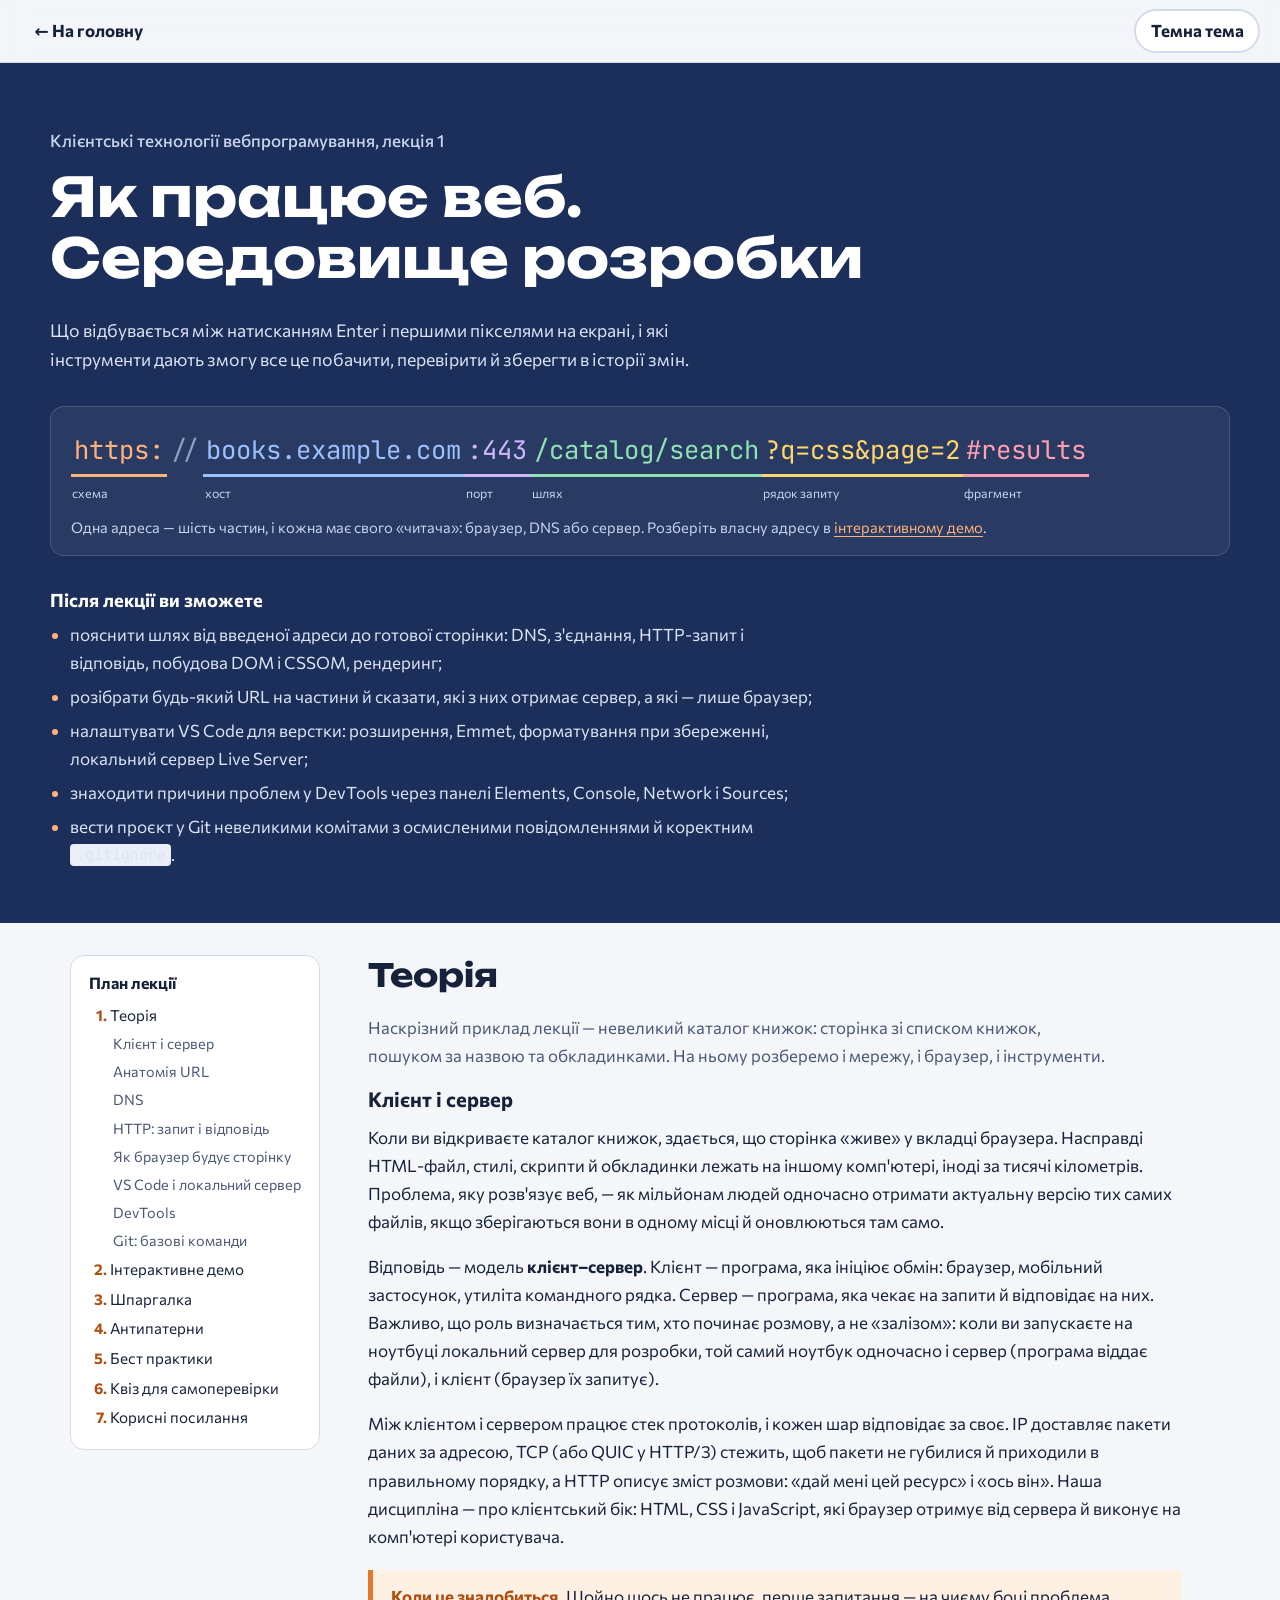
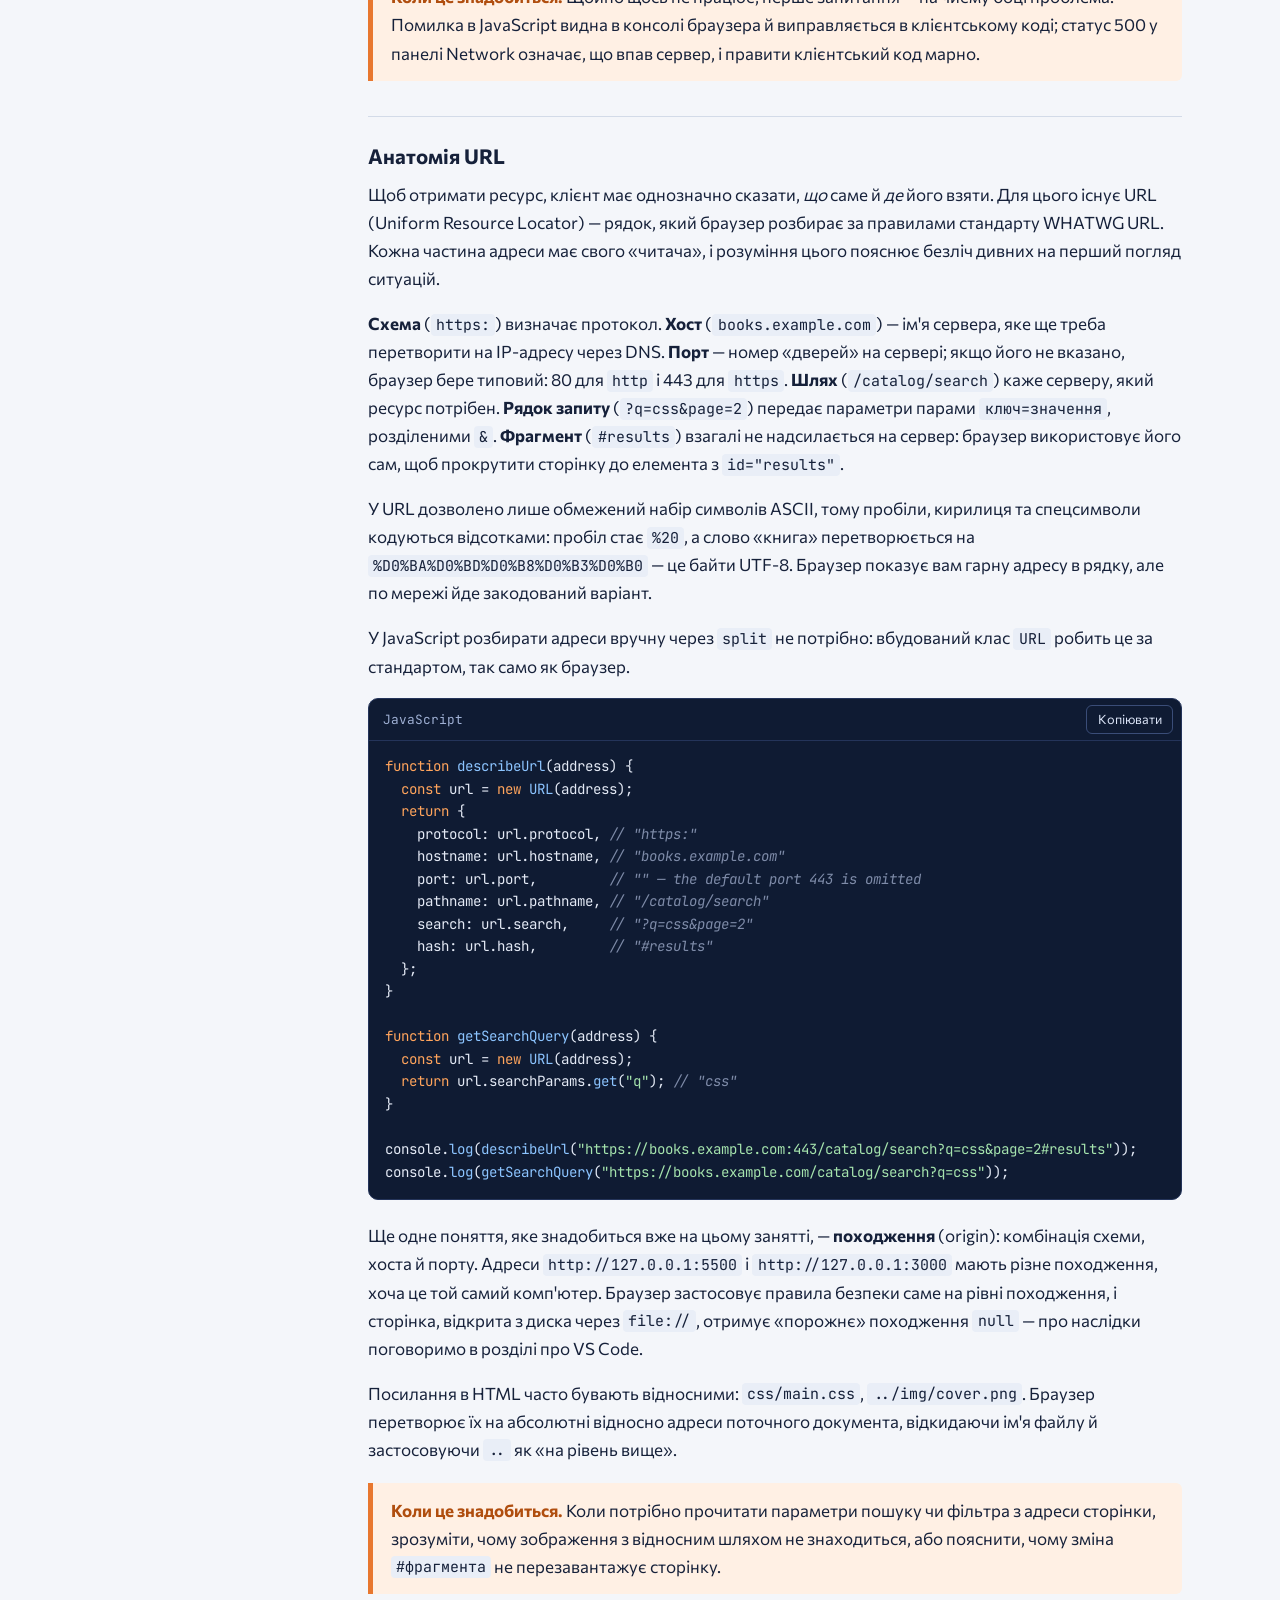
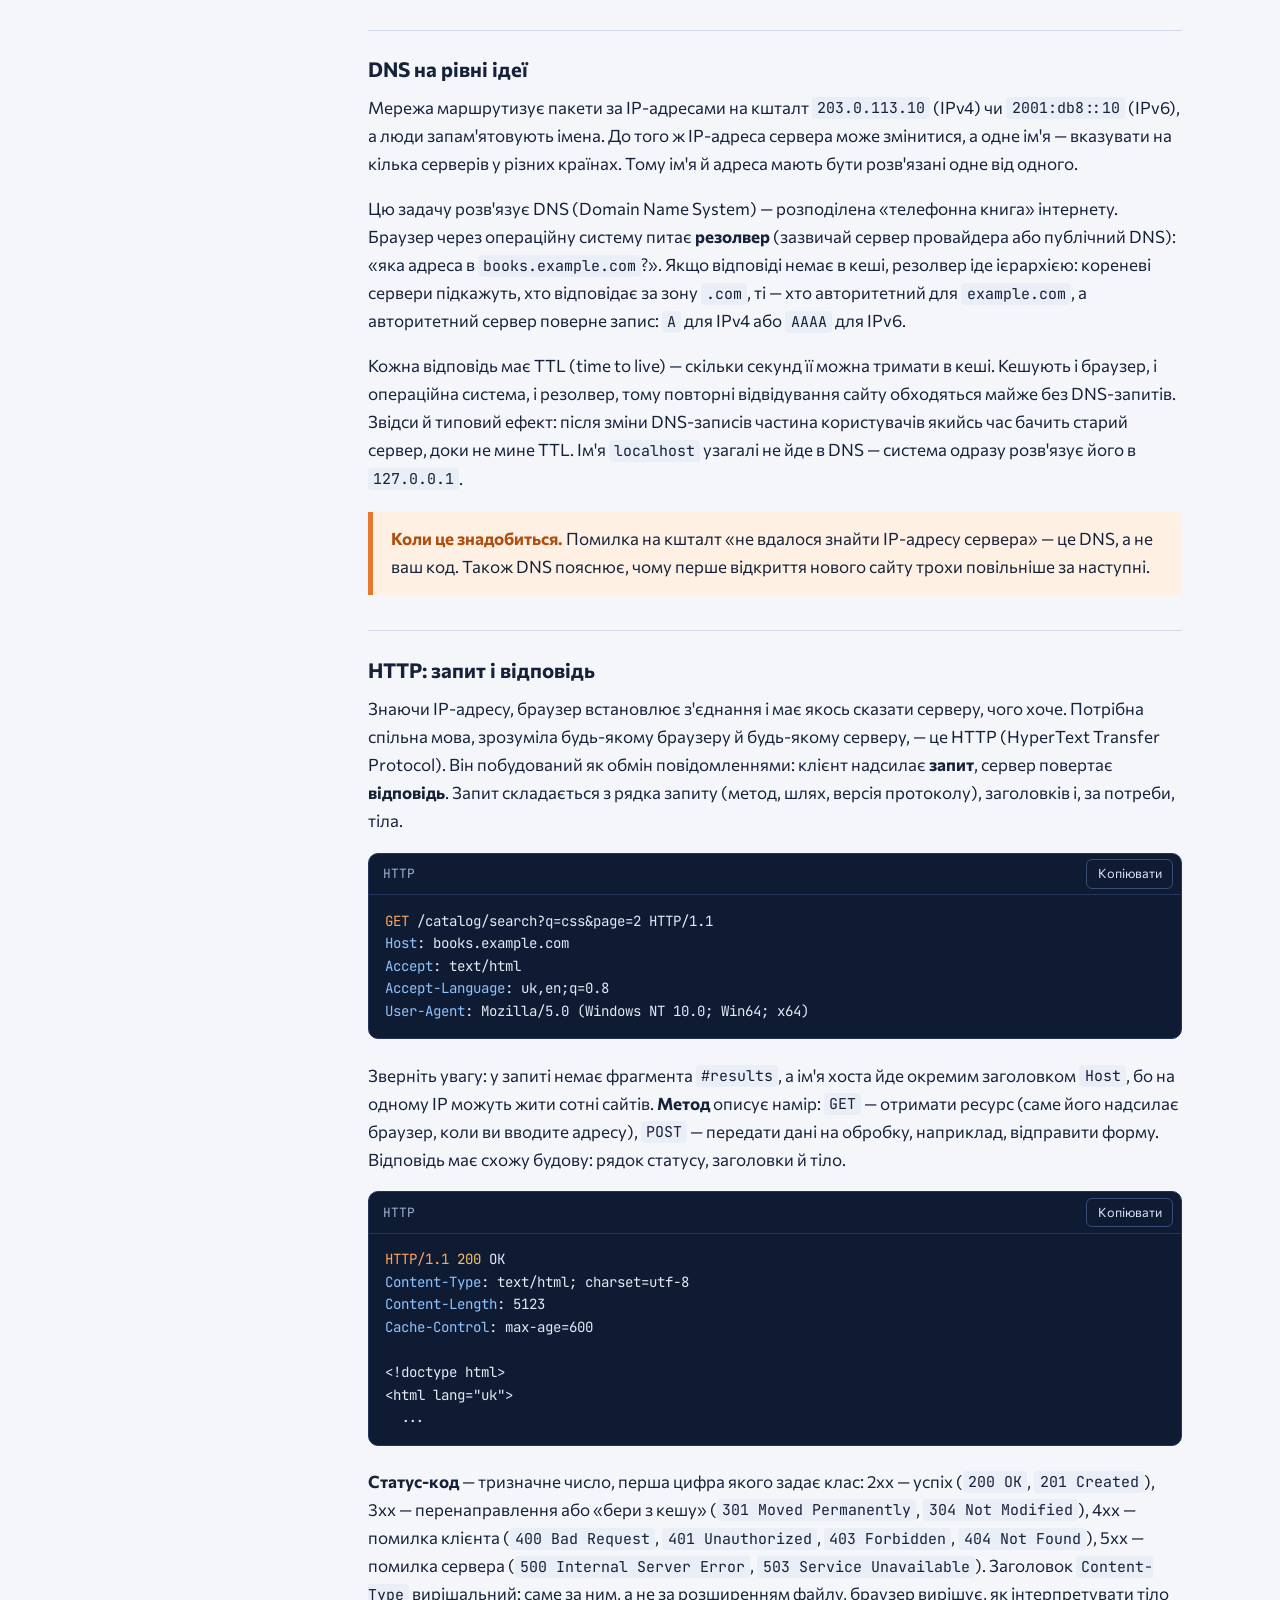
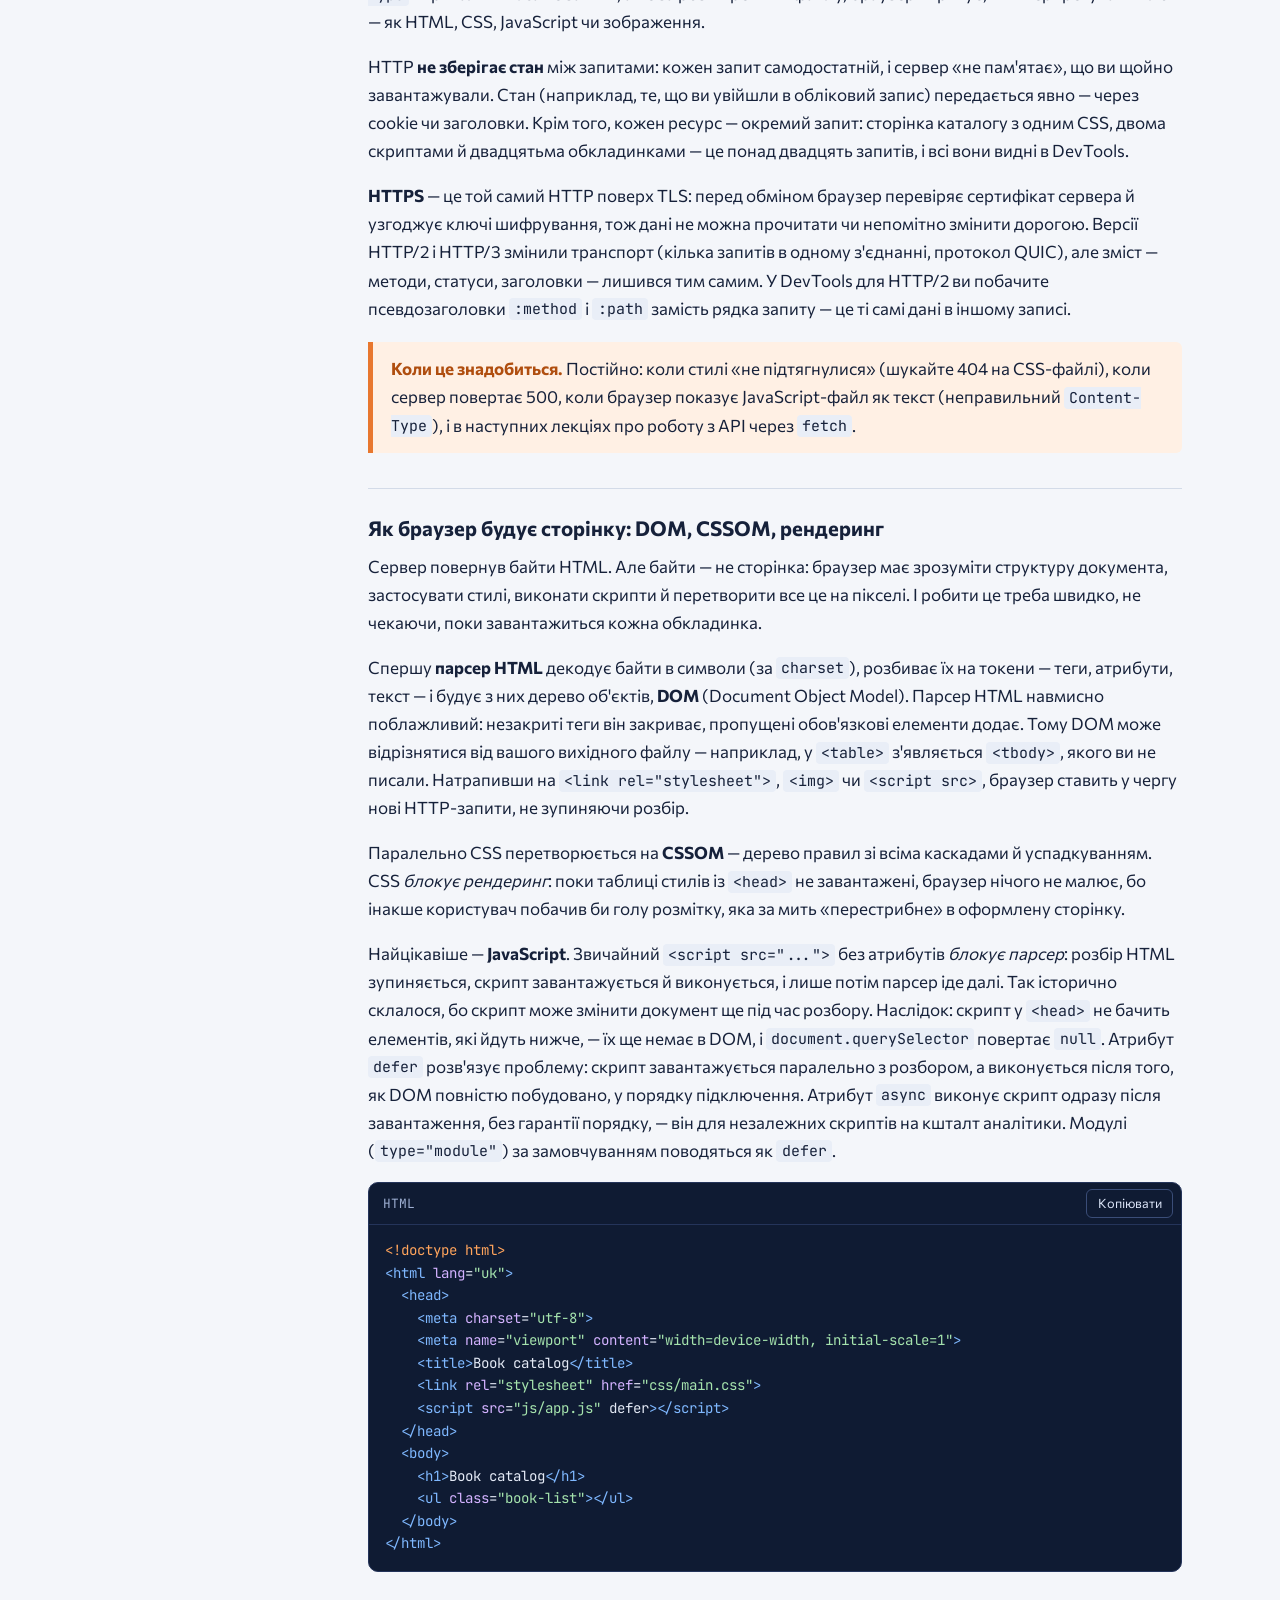
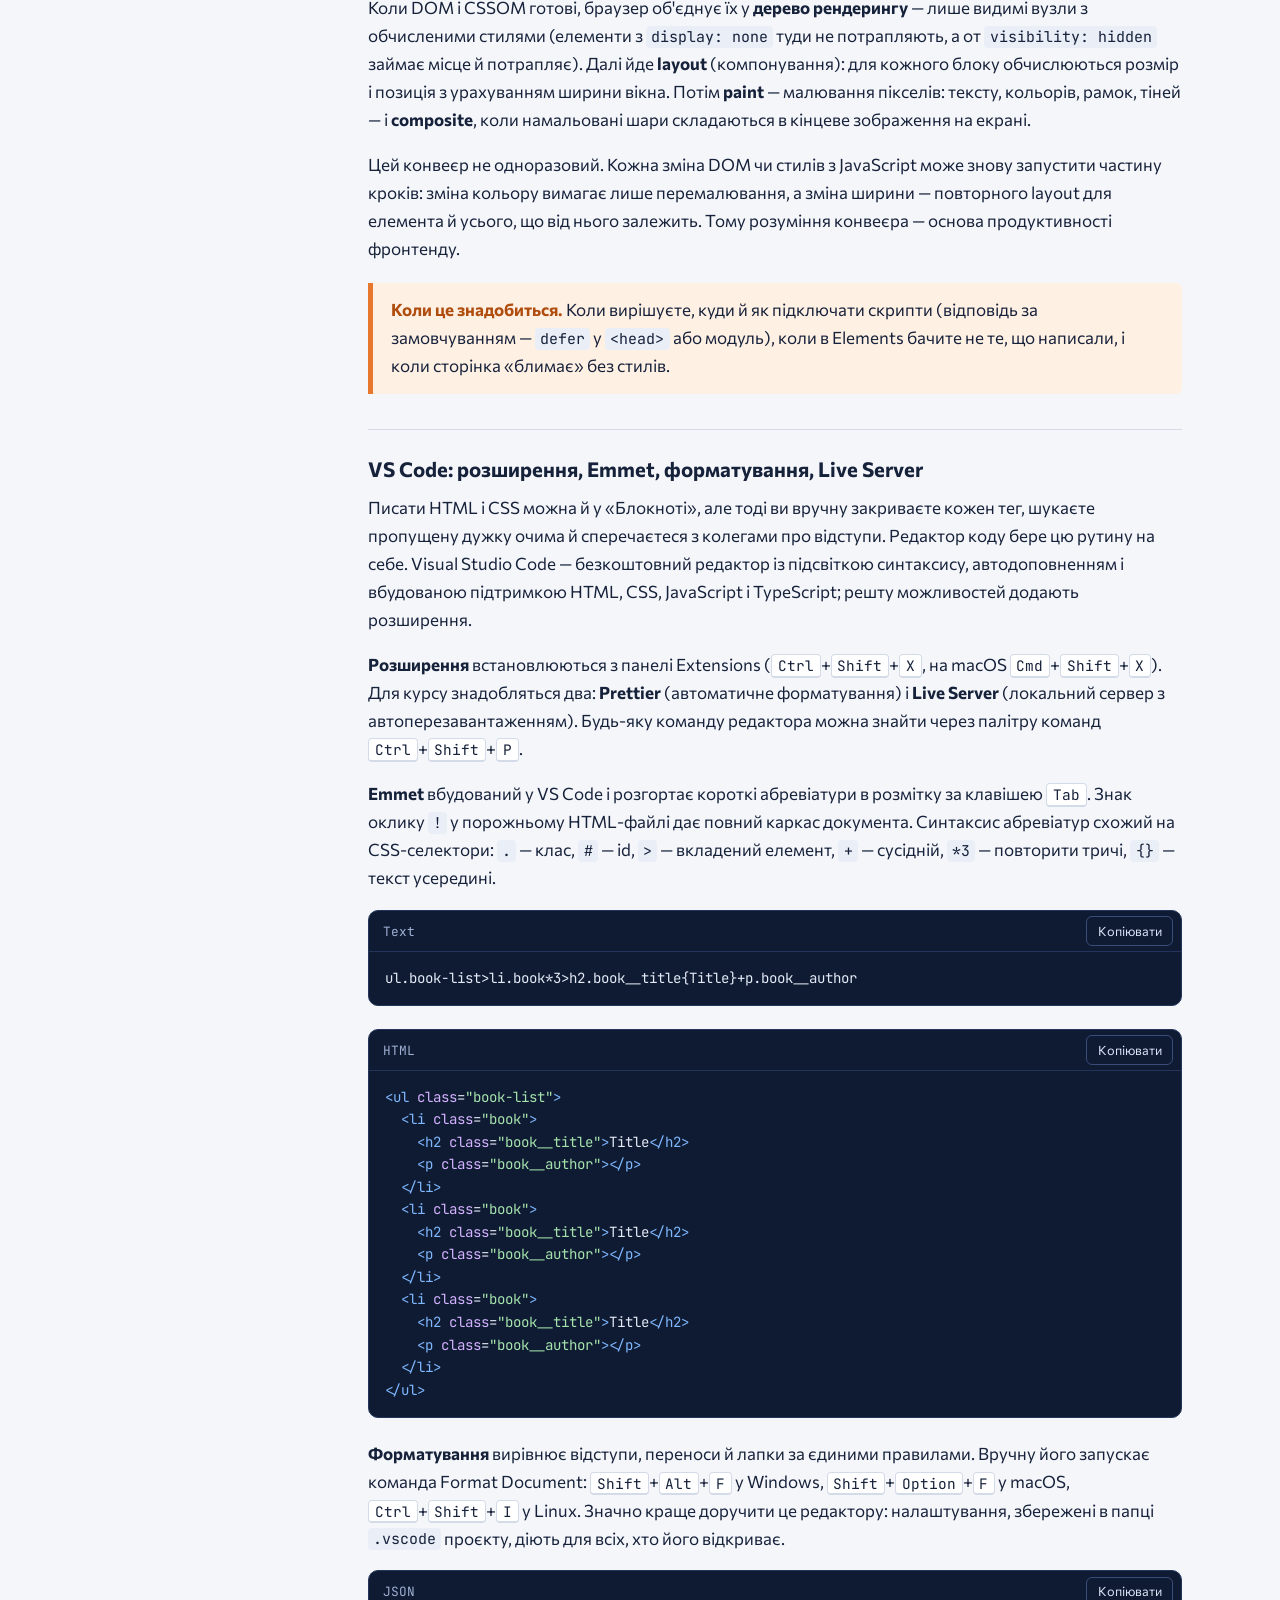
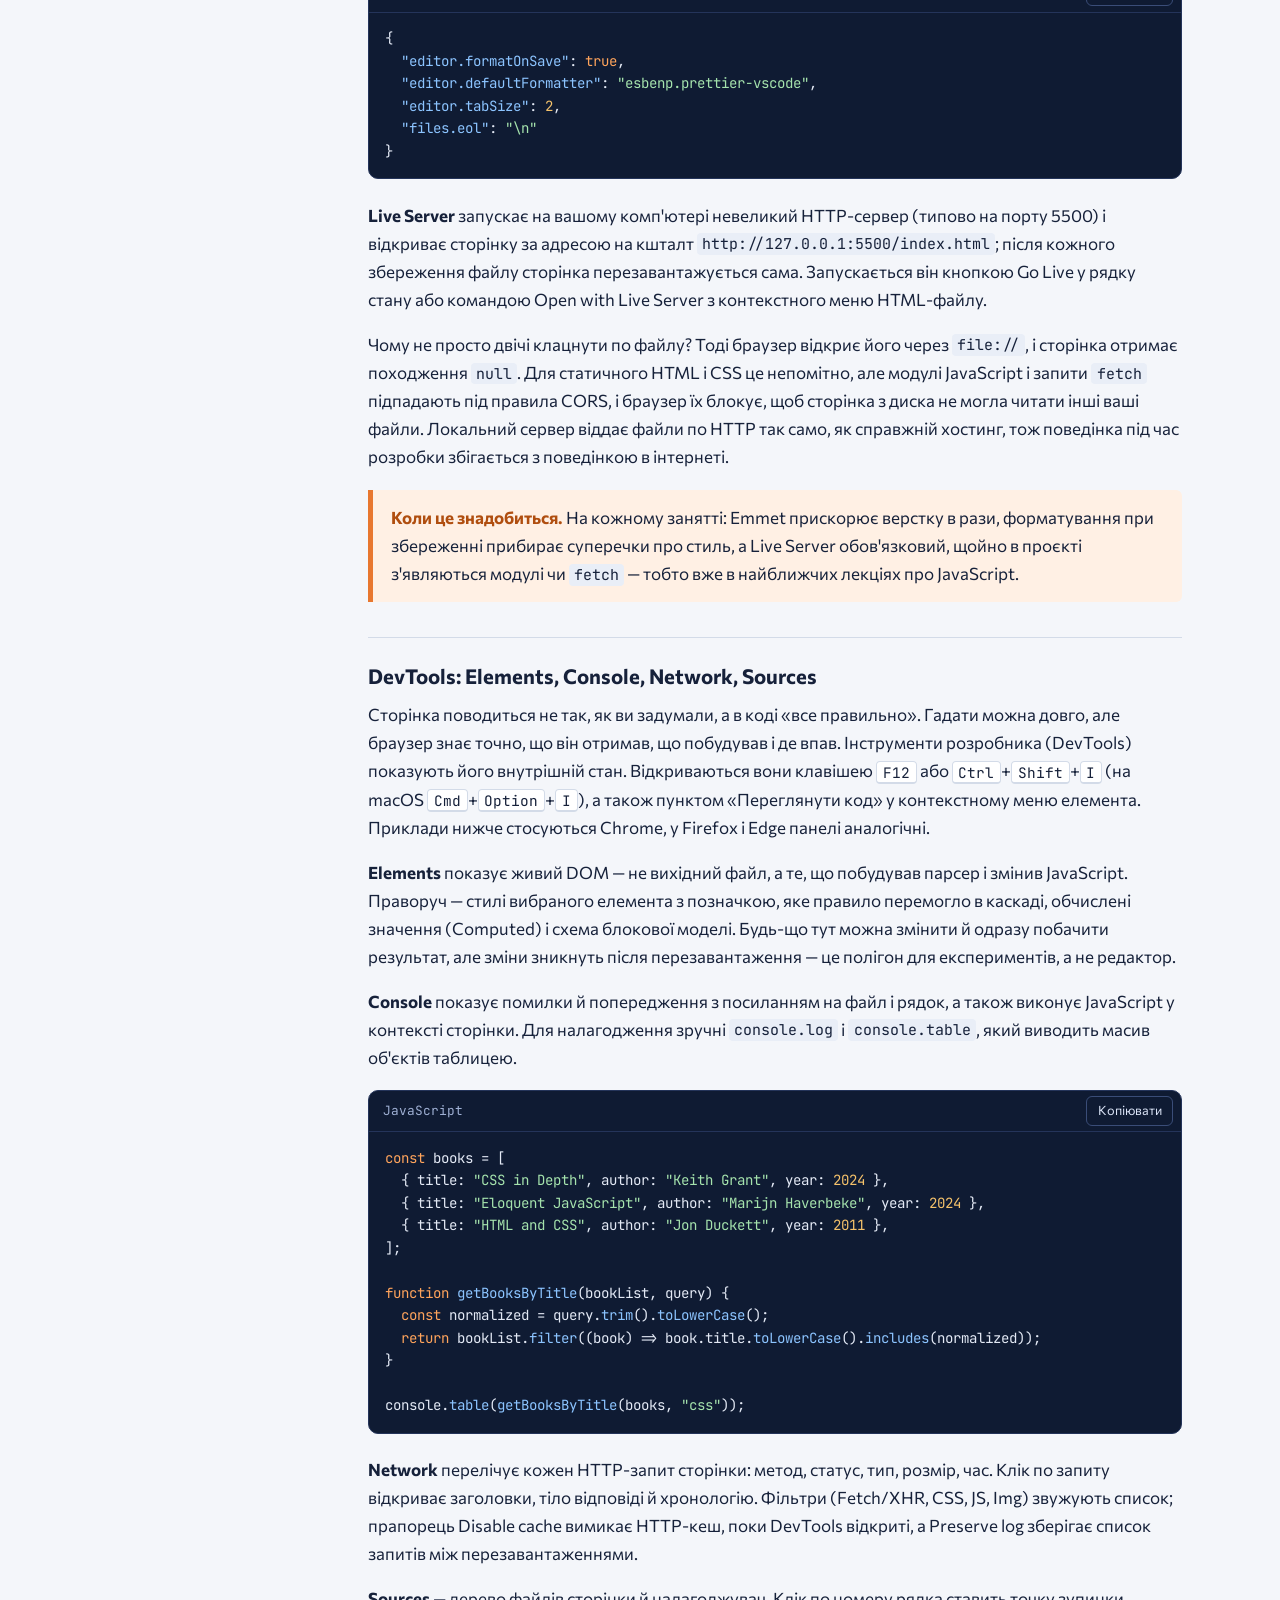
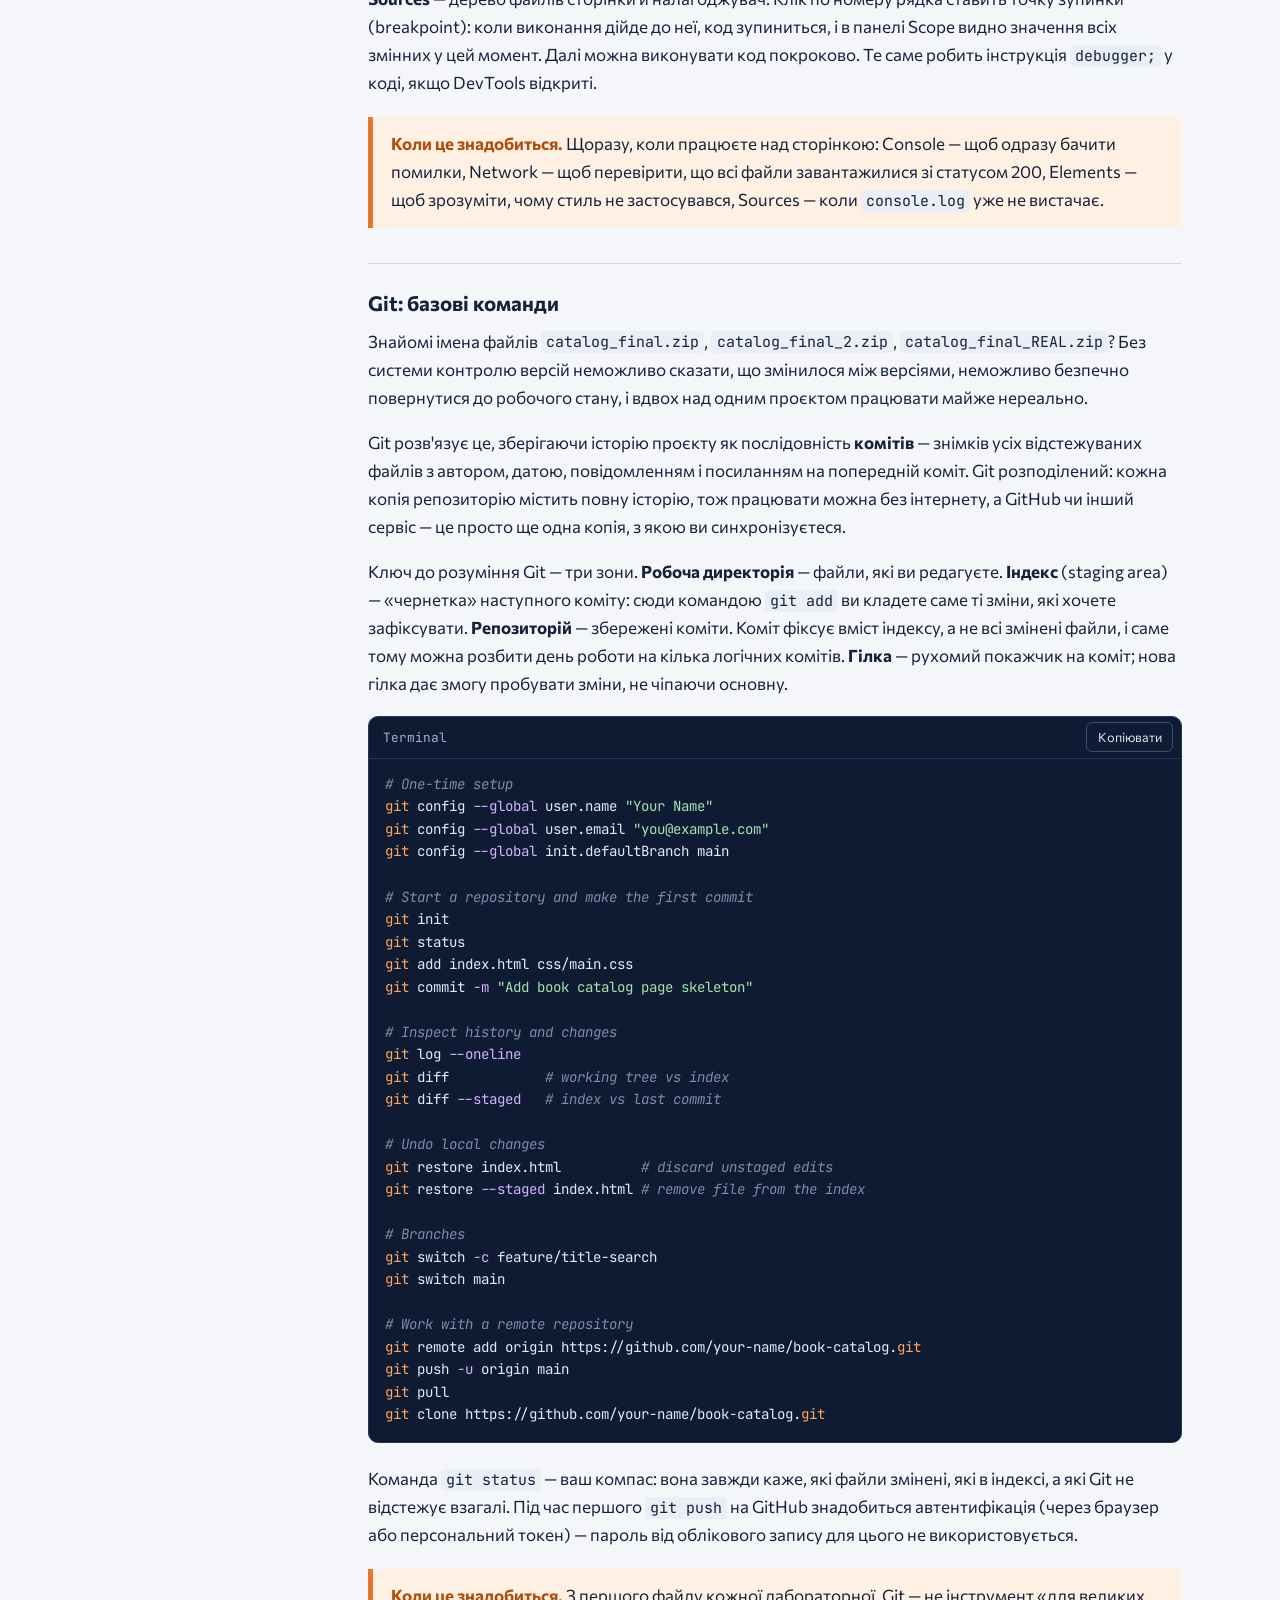
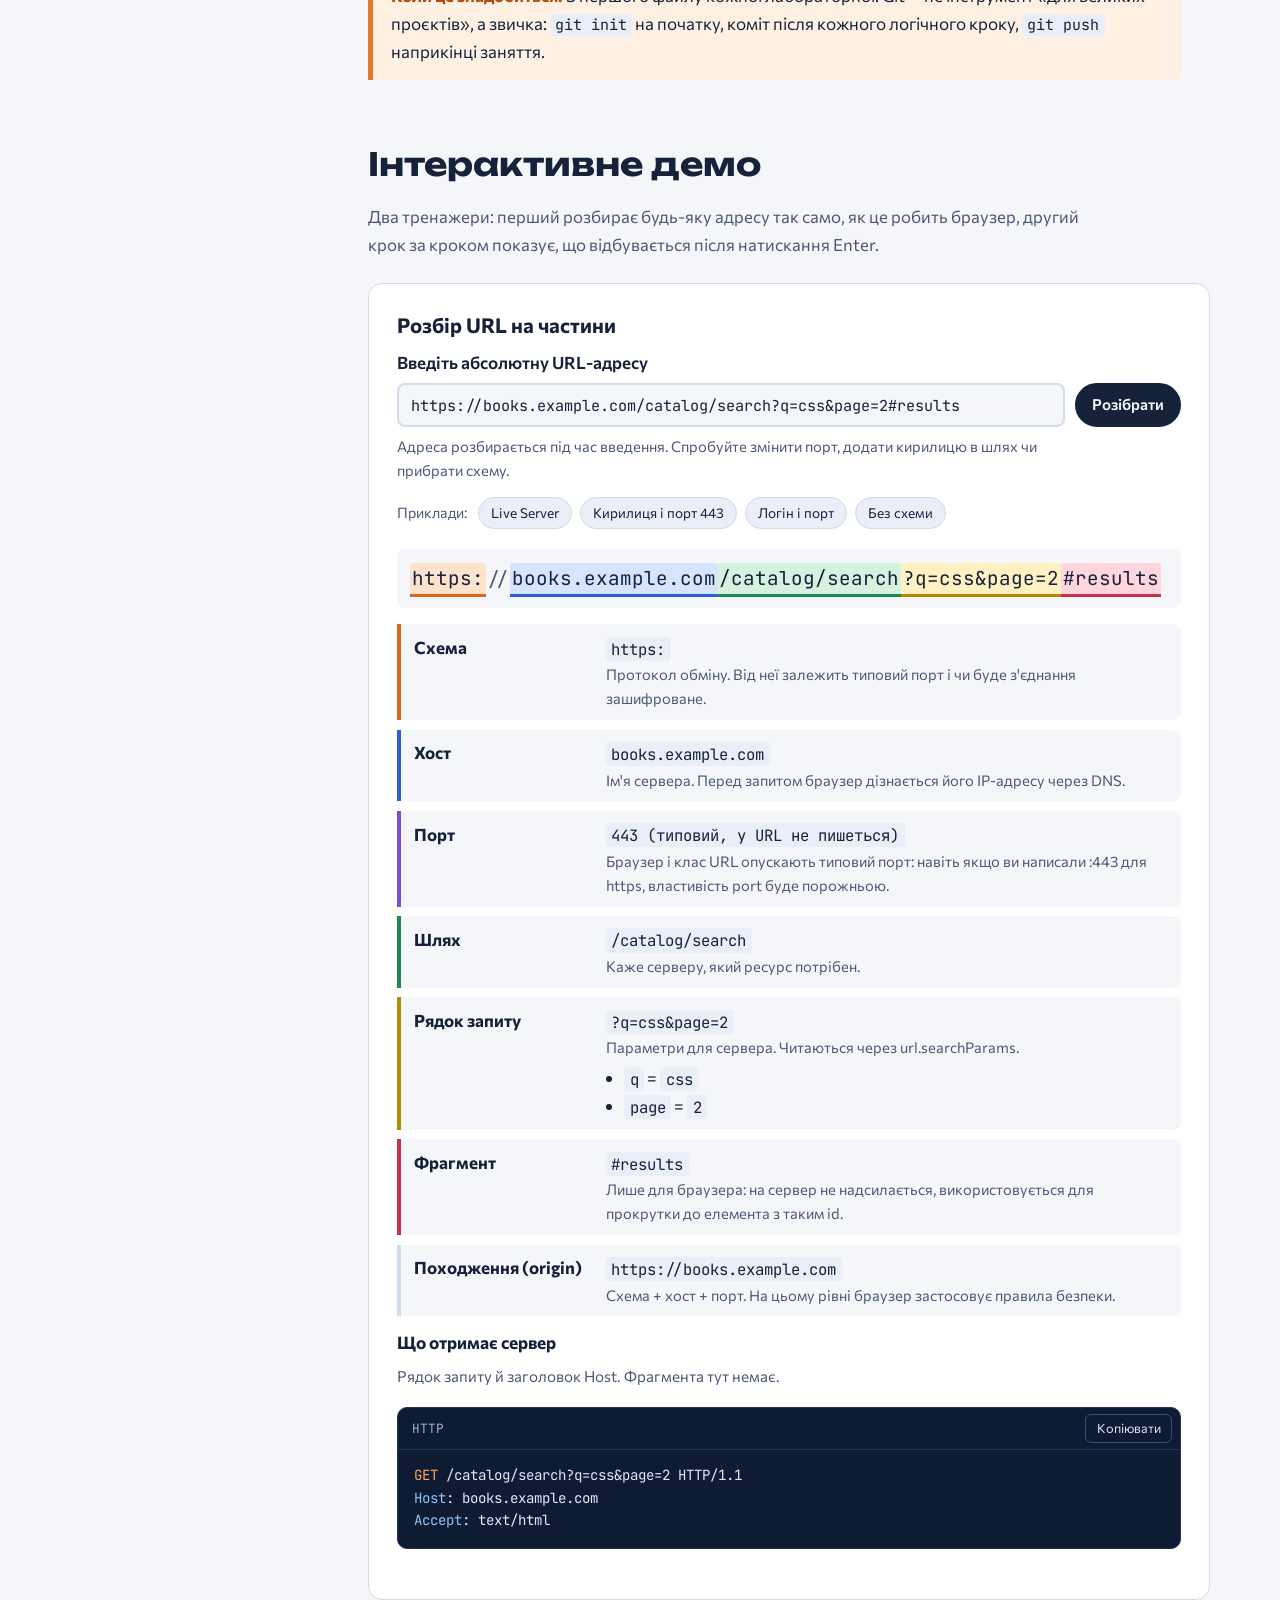
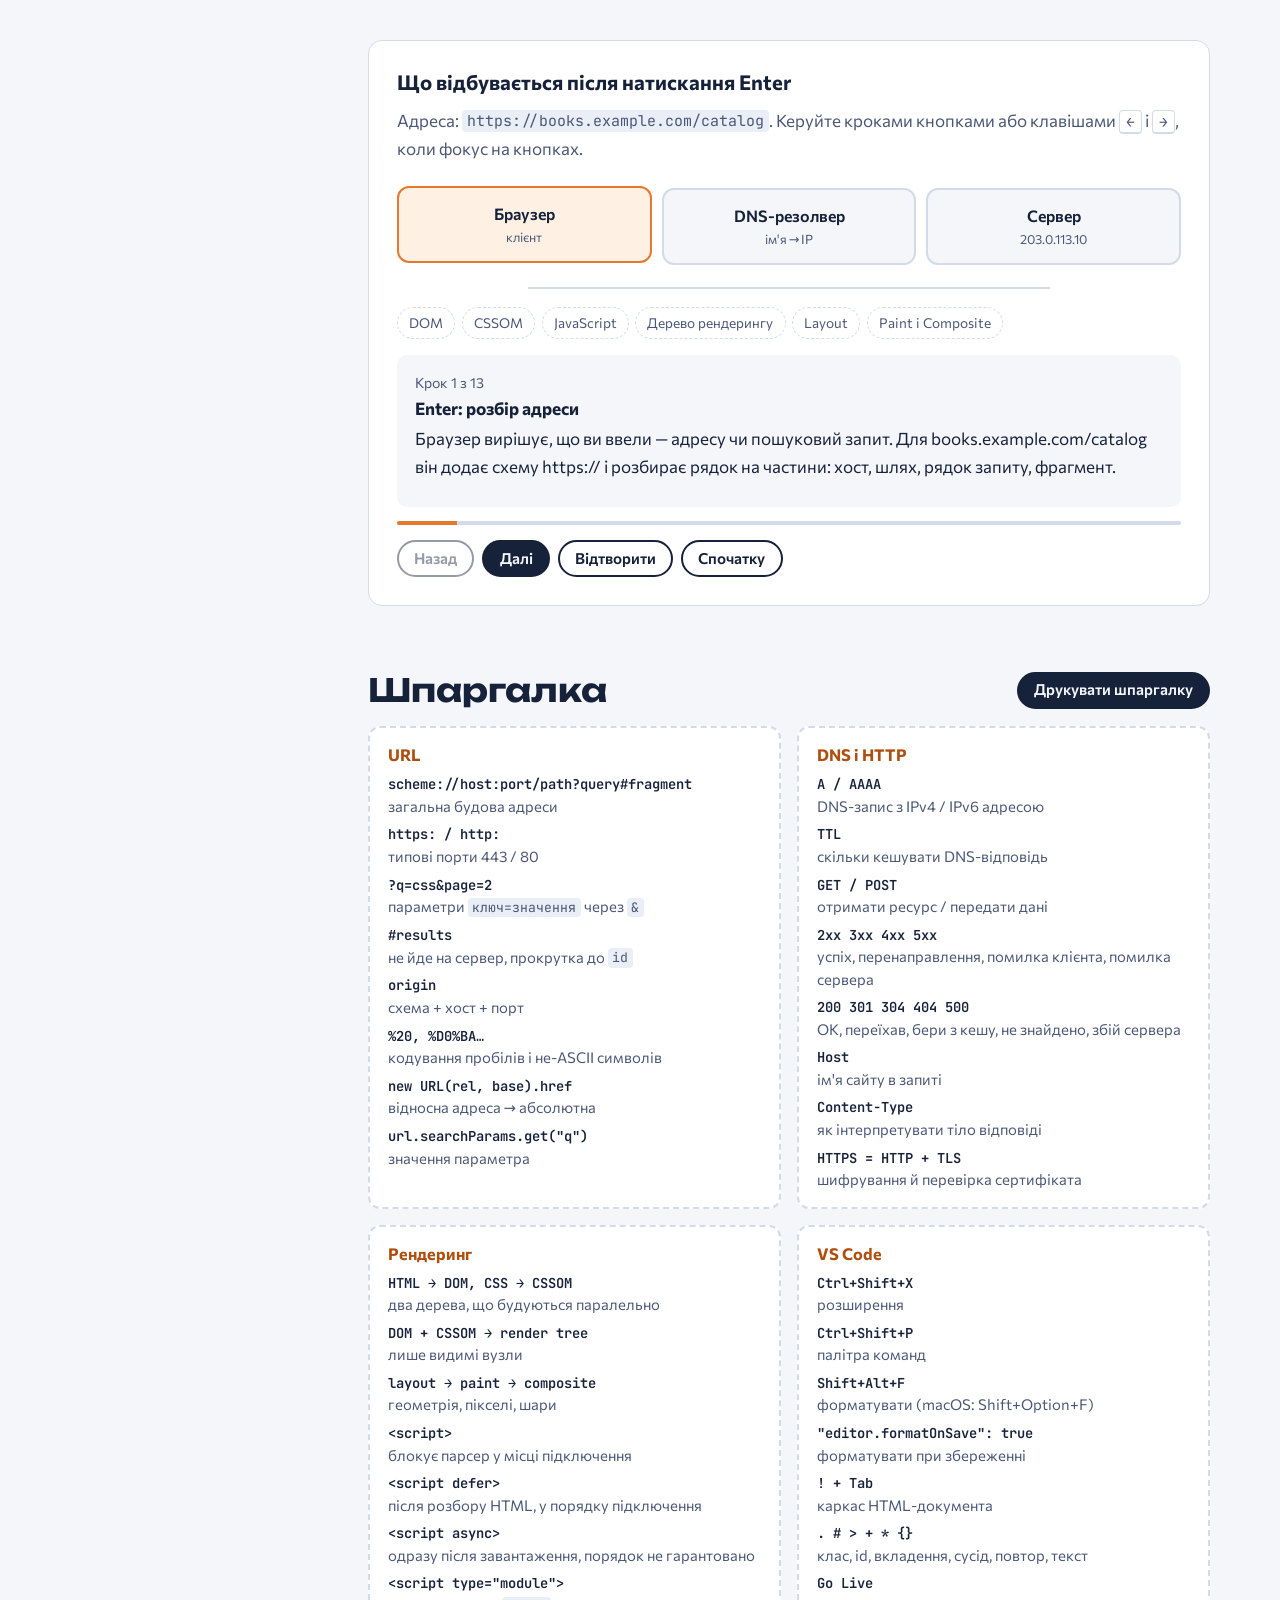
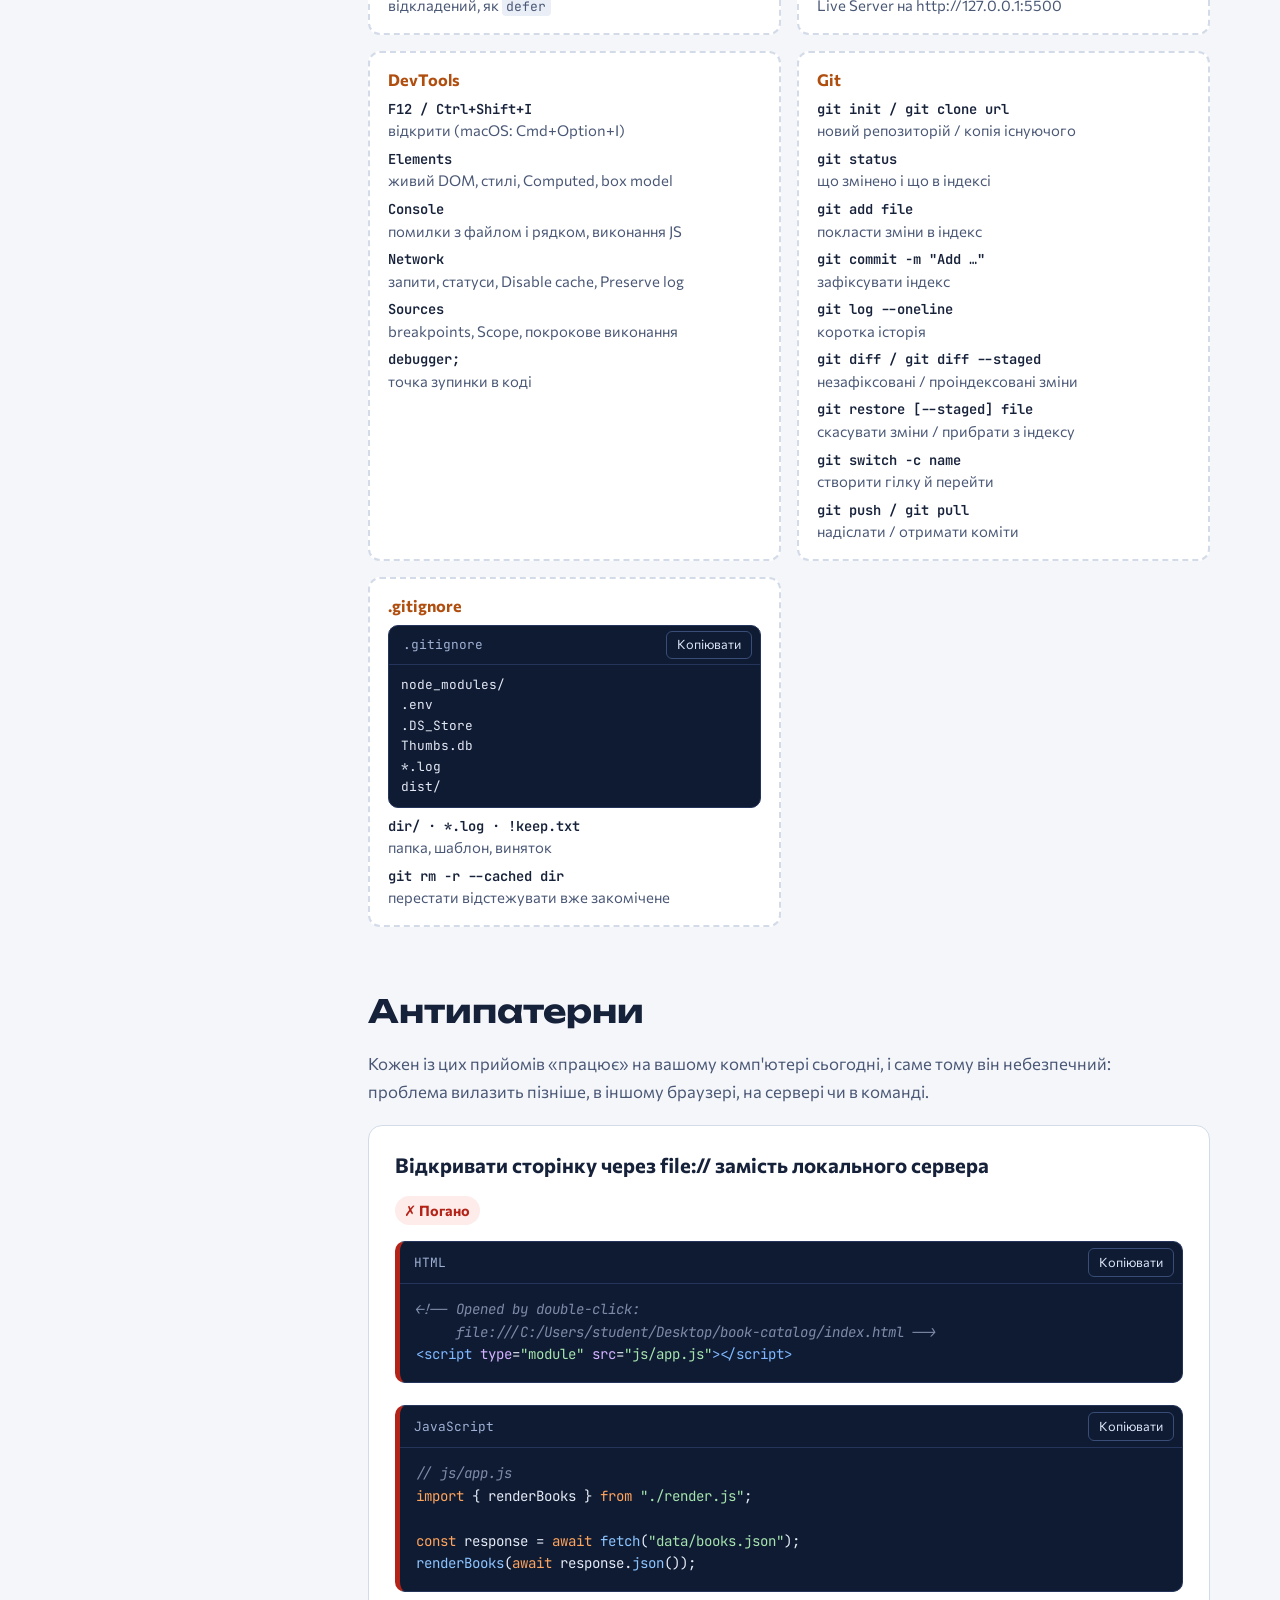
==== topic-01/lecture-01-how-web-works.html @ 04dd29a3 "topic-01,02" ====
<!doctype html>
<html lang="uk">
<head>
<meta charset="utf-8">
<script>
try {
  var savedTheme = localStorage.getItem("ctw-theme");
  if (savedTheme === "dark" || savedTheme === "light") document.documentElement.setAttribute("data-theme", savedTheme);
} catch (error) {}
</script>
<meta name="viewport" content="width=device-width, initial-scale=1, viewport-fit=cover">
<title>Лекція 1. Як працює веб. Середовище розробки</title>
<meta name="description" content="Клієнтські технології вебпрограмування. Лекція 1: клієнт і сервер, URL, DNS, HTTP, рендеринг у браузері, VS Code, DevTools, Git.">
<link rel="preconnect" href="https://fonts.googleapis.com">
<link rel="preconnect" href="https://fonts.gstatic.com" crossorigin>
<link rel="stylesheet" href="https://fonts.googleapis.com/css2?family=Commissioner:wght@400;500;600;700&family=Unbounded:wght@500;700&family=JetBrains+Mono:wght@400;600&display=swap">
<style>
/* ---------- Tokens ---------- */
:root {
  --bg: #f4f6fa;
  --surface: #ffffff;
  --surface-2: #e9eef7;
  --ink: #16213a;
  --ink-soft: #4a5876;
  --line: #d3dbe8;
  --navy: #1c2e5a;
  --navy-ink: #ffffff;
  --accent: #e8772e;
  --accent-text: #b04e0f;
  --accent-soft: #fff0e4;
  --bad: #b42318;
  --bad-soft: #fdecea;
  --good: #1e7b4b;
  --good-soft: #e5f5ec;
  --focus: #e8772e;
  --code-bg: #0f1b33;
  --code-ink: #e3e9f5;
  --code-line: #24345a;
  --seg-protocol: #fde2cc;
  --seg-cred: #e2e8f0;
  --seg-host: #d6e4ff;
  --seg-port: #e9ddff;
  --seg-path: #d5f2e0;
  --seg-query: #fff1c2;
  --seg-hash: #ffd6de;
  --seg-protocol-line: #d9661c;
  --seg-cred-line: #64748b;
  --seg-host-line: #2f5fd0;
  --seg-port-line: #7a4fd6;
  --seg-path-line: #1e8a52;
  --seg-query-line: #b58a00;
  --seg-hash-line: #c8334f;
  --radius-lg: 14px;
  --radius-sm: 6px;
  --font-body: "Commissioner", "Segoe UI", system-ui, -apple-system, Roboto, "Helvetica Neue", Arial, sans-serif;
  --font-display: "Unbounded", "Commissioner", "Segoe UI", system-ui, sans-serif;
  --font-mono: "JetBrains Mono", ui-monospace, "Cascadia Code", Consolas, "Liberation Mono", monospace;
  color-scheme: light;
}
@media (prefers-color-scheme: dark) {
  :root:not([data-theme="light"]) {
    --bg: #0d1526;
    --surface: #141f36;
    --surface-2: #1b2842;
    --ink: #e7ecf5;
    --ink-soft: #a8b4cc;
    --line: #2b3a5c;
    --navy: #111d38;
    --navy-ink: #e7ecf5;
    --accent: #ff9a4d;
    --accent-text: #ffae6b;
    --accent-soft: #3a2616;
    --bad: #ff8a80;
    --bad-soft: #3a1c1f;
    --good: #6fd69b;
    --good-soft: #15332a;
    --focus: #ffae6b;
    --code-bg: #0a1224;
    --code-ink: #e3e9f5;
    --code-line: #22314f;
    --seg-protocol: #5a3212;
    --seg-cred: #334155;
    --seg-host: #1e3767;
    --seg-port: #3b2a66;
    --seg-path: #1b4a31;
    --seg-query: #574514;
    --seg-hash: #5e2230;
    --seg-protocol-line: #ff9a4d;
    --seg-cred-line: #94a3b8;
    --seg-host-line: #7fa8ff;
    --seg-port-line: #b89cff;
    --seg-path-line: #6fd69b;
    --seg-query-line: #f5c84b;
    --seg-hash-line: #ff7f98;
    color-scheme: dark;
  }
}
:root[data-theme="dark"] {
  --bg: #0d1526;
  --surface: #141f36;
  --surface-2: #1b2842;
  --ink: #e7ecf5;
  --ink-soft: #a8b4cc;
  --line: #2b3a5c;
  --navy: #111d38;
  --navy-ink: #e7ecf5;
  --accent: #ff9a4d;
  --accent-text: #ffae6b;
  --accent-soft: #3a2616;
  --bad: #ff8a80;
  --bad-soft: #3a1c1f;
  --good: #6fd69b;
  --good-soft: #15332a;
  --focus: #ffae6b;
  --code-bg: #0a1224;
  --code-ink: #e3e9f5;
  --code-line: #22314f;
  --seg-protocol: #5a3212;
  --seg-cred: #334155;
  --seg-host: #1e3767;
  --seg-port: #3b2a66;
  --seg-path: #1b4a31;
  --seg-query: #574514;
  --seg-hash: #5e2230;
  --seg-protocol-line: #ff9a4d;
  --seg-cred-line: #94a3b8;
  --seg-host-line: #7fa8ff;
  --seg-port-line: #b89cff;
  --seg-path-line: #6fd69b;
  --seg-query-line: #f5c84b;
  --seg-hash-line: #ff7f98;
  color-scheme: dark;
}

/* ---------- Base ---------- */
:root {
  box-sizing: border-box;
  padding-top: env(safe-area-inset-top, 0px);
  padding-bottom: env(safe-area-inset-bottom, 0px);
}
html { scroll-padding-top: calc(env(safe-area-inset-top, 0px) + 16px); scroll-behavior: smooth; }
*, *::before, *::after { box-sizing: inherit; }
body {
  margin: 0;
  background: var(--bg);
  color: var(--ink);
  font-family: var(--font-body);
  font-size: 1.0625rem;
  line-height: 1.65;
  -webkit-text-size-adjust: 100%;
}
img, svg { max-width: 100%; }
a { color: var(--accent-text); text-underline-offset: 3px; }
a:hover { text-decoration-thickness: 2px; }
:focus-visible { outline: 3px solid var(--focus); outline-offset: 2px; border-radius: 4px; }
code, kbd, pre { font-family: var(--font-mono); }
:not(pre) > code {
  font-size: 0.88em;
  background: var(--surface-2);
  padding: 0.1em 0.35em;
  border-radius: 4px;
  overflow-wrap: anywhere;
}
kbd {
  font-size: 0.85em;
  border: 1px solid var(--line);
  border-bottom-width: 2px;
  background: var(--surface);
  padding: 0.05em 0.4em;
  border-radius: 4px;
  white-space: nowrap;
}
h1, h2, h3, h4 { line-height: 1.25; margin: 0 0 0.6em; }
h2 {
  font-family: var(--font-display);
  font-weight: 700;
  font-size: clamp(1.45rem, 1.1rem + 1.4vw, 2rem);
  color: var(--ink);
}
h3 { font-size: 1.28rem; font-weight: 700; margin-top: 1.8em; }
h4 { font-size: 1.08rem; font-weight: 700; }
p { margin: 0 0 1em; }
.skip-link {
  position: absolute; left: 12px; top: -60px;
  background: var(--accent); color: #1a1a1a; padding: 8px 14px; border-radius: 6px; z-index: 10;
  font-weight: 600;
}
.skip-link:focus { top: calc(env(safe-area-inset-top, 0px) + 12px); }
button {
  font: inherit;
  cursor: pointer;
}
.btn {
  display: inline-flex; align-items: center; gap: 0.4em;
  border: 2px solid var(--ink);
  background: var(--ink);
  color: var(--bg);
  padding: 0.45em 1em;
  border-radius: 999px;
  font-weight: 600;
  font-size: 0.95rem;
  line-height: 1.3;
}
.btn-ghost { background: transparent; color: var(--ink); }
.btn:hover:not(:disabled) { background: var(--accent-text); border-color: var(--accent-text); color: var(--bg); }
.btn:disabled { opacity: 0.45; cursor: not-allowed; }

/* ---------- Hero ---------- */
.hero {
  background: var(--navy);
  color: #fff;
  padding: clamp(2rem, 5vw, 4rem) 1.25rem clamp(2rem, 4vw, 3rem);
}
:root[data-theme="dark"] .hero { color: var(--navy-ink); }
.hero-inner { max-width: 1180px; margin: 0 auto; }
.hero-course { margin: 0 0 0.75rem; color: #c9d4ee; font-weight: 500; }
.hero h1 {
  font-family: var(--font-display);
  font-weight: 700;
  font-size: clamp(1.9rem, 1.2rem + 3.2vw, 3.4rem);
  line-height: 1.12;
  max-width: 20ch;
  margin-bottom: 0.5em;
}
.hero-lead { max-width: 60ch; color: #dce4f5; font-size: 1.1rem; }
.hero-url {
  margin: 2rem 0 0;
  padding: 1.25rem 1.25rem 1rem;
  background: rgba(255,255,255,0.06);
  border: 1px solid rgba(255,255,255,0.14);
  border-radius: var(--radius-lg);
  overflow-x: auto;
}
.hero-url figcaption { font-size: 0.92rem; color: #c9d4ee; margin-top: 0.75rem; }
.anatomy { display: flex; flex-wrap: wrap; align-items: flex-start; gap: 0; font-family: var(--font-mono); }
.anatomy-part { display: inline-flex; flex-direction: column; align-items: flex-start; }
.anatomy-part > span:first-child {
  font-size: clamp(1rem, 0.7rem + 1.5vw, 1.6rem);
  padding: 0.1em 0.12em;
  border-bottom: 3px solid currentColor;
  white-space: nowrap;
}
.anatomy-part > small {
  font-family: var(--font-body);
  font-size: 0.78rem;
  margin-top: 0.35rem;
  color: #c9d4ee;
  padding-left: 0.12em;
}
.anatomy .sep > span:first-child { border-bottom-color: transparent; color: #8fa0c6; }
.a-protocol { color: #ffb27a; }
.a-host { color: #9dc0ff; }
.a-port { color: #cdb6ff; }
.a-path { color: #8fe3b3; }
.a-query { color: #ffd66b; }
.a-hash { color: #ff9fb1; }
.hero-outcomes { margin-top: 2rem; max-width: 70ch; }
.hero-outcomes h2 { font-size: 1.15rem; color: #fff; margin-bottom: 0.5em; font-family: var(--font-body); }
.hero-outcomes ul { margin: 0; padding-left: 1.2em; color: #dce4f5; }
.hero-outcomes li { margin-bottom: 0.35em; }
.hero-outcomes li::marker { color: #ffb27a; }

/* ---------- Layout ---------- */
.layout {
  max-width: 1180px;
  margin: 0 auto;
  padding: 2rem 1.25rem 4rem;
  display: grid;
  grid-template-columns: minmax(0, 1fr);
  gap: 2rem;
}
@media (min-width: 1080px) {
  .layout { grid-template-columns: 250px minmax(0, 1fr); gap: 3rem; }
  .toc { position: sticky; top: calc(env(safe-area-inset-top, 0px) + 1.25rem); align-self: start; max-height: calc(100vh - 2.5rem); overflow-y: auto; }
}
.toc {
  background: var(--surface);
  border: 1px solid var(--line);
  border-radius: var(--radius-lg);
  padding: 1.1rem 1.1rem 0.9rem;
}
.toc h2 { font-family: var(--font-body); font-size: 1rem; margin-bottom: 0.6rem; }
.toc ol { margin: 0; padding-left: 1.4em; font-size: 0.95rem; }
.toc li { margin-bottom: 0.3em; }
.toc li::marker { color: var(--accent-text); font-weight: 700; }
.toc a { color: var(--ink); text-decoration: none; }
.toc a:hover { color: var(--accent-text); text-decoration: underline; }
.toc ol ol { margin-top: 0.3em; list-style: none; padding-left: 0.2em; font-size: 0.9rem; }
.toc ol ol a { color: var(--ink-soft); }
main { min-width: 0; }
main > section { margin-bottom: 4rem; }
.prose { max-width: 74ch; }
.section-lead { color: var(--ink-soft); font-size: 1.05rem; max-width: 68ch; }
.concept { border-top: 1px solid var(--line); padding-top: 1.6rem; margin-top: 2.2rem; }
.concept:first-of-type { border-top: 0; padding-top: 0; margin-top: 1rem; }
.concept > h3 { margin-top: 0; }
.callout {
  border-left: 5px solid var(--accent);
  background: var(--accent-soft);
  border-radius: 0 var(--radius-sm) var(--radius-sm) 0;
  padding: 0.85rem 1.1rem;
  margin: 1.2rem 0;
  max-width: 74ch;
}
.callout p:last-child { margin-bottom: 0; }
.callout strong:first-child { color: var(--accent-text); }
.callout-navy { border-left-color: var(--navy); background: var(--surface-2); }
:root .callout-navy { border-left-color: var(--ink-soft); }
.callout-navy strong:first-child { color: var(--ink); }

/* ---------- Code blocks ---------- */
.code-wrap {
  position: relative;
  margin: 1.1rem 0 1.4rem;
  background: var(--code-bg);
  border-radius: 10px;
  border: 1px solid var(--code-line);
  max-width: 100%;
}
.code-bar {
  display: flex; justify-content: space-between; align-items: center;
  padding: 0.35rem 0.5rem 0.35rem 0.9rem;
  border-bottom: 1px solid var(--code-line);
  color: #9fb0d4;
  font-size: 0.8rem;
  font-family: var(--font-mono);
}
.copy-btn {
  background: transparent;
  color: #dbe4f7;
  border: 1px solid #3a4d78;
  border-radius: 6px;
  padding: 0.2rem 0.65rem;
  font-size: 0.8rem;
  font-family: var(--font-body);
}
.copy-btn:hover { background: #22345d; }
pre.code {
  margin: 0;
  padding: 0.9rem 1rem 1rem;
  overflow-x: auto;
  color: var(--code-ink);
  font-size: 0.88rem;
  line-height: 1.6;
  tab-size: 2;
}
pre.code code { font-family: inherit; background: none; padding: 0; }
.tok-comment { color: #7e8ba8; font-style: italic; }
.tok-string { color: #a5e3ad; }
.tok-keyword { color: #ffa45c; }
.tok-number { color: #f5c26b; }
.tok-fn { color: #8cc4ff; }
.tok-tag { color: #7fb8ff; }
.tok-attr { color: #d3b2ff; }
.tok-prop { color: #8cc4ff; }
.tok-flag { color: #d3b2ff; }
.tok-at { color: #ffa45c; }

/* ---------- Demo ---------- */
.demo {
  background: var(--surface);
  border: 1px solid var(--line);
  border-radius: var(--radius-lg);
  padding: clamp(1rem, 3vw, 1.75rem);
  margin: 1.5rem 0 2.5rem;
}
.demo h3 { margin-top: 0; }
.field-label { display: block; font-weight: 600; margin-bottom: 0.35rem; }
.url-row { display: flex; gap: 0.6rem; flex-wrap: wrap; }
.url-row input {
  flex: 1 1 260px;
  min-width: 0;
  font-family: var(--font-mono);
  font-size: 0.95rem;
  padding: 0.6rem 0.75rem;
  border: 2px solid var(--line);
  border-radius: 8px;
  background: var(--bg);
  color: var(--ink);
}
.url-row input:focus-visible { outline: 3px solid var(--focus); outline-offset: 1px; border-color: var(--accent); }
.presets { display: flex; flex-wrap: wrap; gap: 0.5rem; margin: 0.9rem 0 0.2rem; align-items: center; }
.presets span { font-size: 0.9rem; color: var(--ink-soft); margin-right: 0.2rem; }
.chip {
  border: 1px solid var(--line);
  background: var(--surface-2);
  color: var(--ink);
  border-radius: 999px;
  padding: 0.25rem 0.75rem;
  font-size: 0.85rem;
}
.chip:hover { border-color: var(--accent); }
.url-line {
  font-family: var(--font-mono);
  font-size: clamp(0.95rem, 0.8rem + 0.6vw, 1.2rem);
  line-height: 2.1;
  margin: 1.25rem 0 1rem;
  padding: 0.6rem 0.8rem;
  background: var(--bg);
  border-radius: 8px;
  overflow-wrap: anywhere;
  word-break: break-all;
}
.seg { padding: 0.12em 0.1em; border-bottom: 3px solid; border-radius: 3px 3px 0 0; }
.seg-protocol { background: var(--seg-protocol); border-color: var(--seg-protocol-line); }
.seg-cred { background: var(--seg-cred); border-color: var(--seg-cred-line); }
.seg-host { background: var(--seg-host); border-color: var(--seg-host-line); }
.seg-port { background: var(--seg-port); border-color: var(--seg-port-line); }
.seg-path { background: var(--seg-path); border-color: var(--seg-path-line); }
.seg-query { background: var(--seg-query); border-color: var(--seg-query-line); }
.seg-hash { background: var(--seg-hash); border-color: var(--seg-hash-line); }
.seg-sep { color: var(--ink-soft); }
.url-parts { display: grid; gap: 0.6rem; margin: 0 0 1rem; }
.url-part {
  display: grid;
  grid-template-columns: minmax(0, 1fr);
  gap: 0.15rem 1rem;
  padding: 0.6rem 0.8rem;
  border-left: 4px solid var(--line);
  background: var(--bg);
  border-radius: 0 8px 8px 0;
}
@media (min-width: 640px) { .url-part { grid-template-columns: 11rem minmax(0, 1fr); } }
.url-part dt { font-weight: 700; }
.url-part dd { margin: 0; overflow-wrap: anywhere; }
.url-part dd code { font-size: 0.92em; }
.url-part .hint { display: block; color: var(--ink-soft); font-size: 0.92rem; }
.url-part.k-protocol { border-left-color: var(--seg-protocol-line); }
.url-part.k-cred { border-left-color: var(--seg-cred-line); }
.url-part.k-host { border-left-color: var(--seg-host-line); }
.url-part.k-port { border-left-color: var(--seg-port-line); }
.url-part.k-path { border-left-color: var(--seg-path-line); }
.url-part.k-query { border-left-color: var(--seg-query-line); }
.url-part.k-hash { border-left-color: var(--seg-hash-line); }
.url-error {
  margin-top: 1rem;
  padding: 0.75rem 1rem;
  border-left: 4px solid var(--bad);
  background: var(--bad-soft);
  border-radius: 0 8px 8px 0;
}
.params { margin: 0.3rem 0 0; padding-left: 1.1em; }

/* Journey */
.stage {
  position: relative;
  display: grid;
  grid-template-columns: repeat(3, minmax(0, 1fr));
  gap: 0.6rem;
  padding: 0.5rem 0 2.6rem;
}
.actor {
  text-align: center;
  border: 2px solid var(--line);
  background: var(--bg);
  border-radius: 12px;
  padding: 0.8rem 0.3rem;
  font-weight: 600;
  font-size: clamp(0.82rem, 0.7rem + 0.5vw, 1rem);
  transition: border-color 0.25s, background-color 0.25s, transform 0.25s;
}
.actor small { display: block; font-weight: 400; color: var(--ink-soft); font-size: 0.8em; }
.actor.is-active { border-color: var(--accent); background: var(--accent-soft); transform: translateY(-2px); }
.track {
  position: absolute; left: 16.66%; right: 16.66%; bottom: 1.1rem;
  height: 2px; background: var(--line);
}
.packet {
  position: absolute;
  bottom: calc(1.1rem - 11px);
  left: 16.66%;
  transform: translateX(-50%);
  background: var(--accent);
  color: #1a1a1a;
  font-family: var(--font-mono);
  font-size: 0.75rem;
  font-weight: 600;
  padding: 0.15rem 0.55rem;
  border-radius: 999px;
  white-space: nowrap;
  transition: left 1.1s cubic-bezier(.45,.05,.3,1), opacity 0.2s;
  max-width: 60%;
  overflow: hidden;
  text-overflow: ellipsis;
}
.packet.no-anim { transition: none; }
.packet.is-hidden { opacity: 0; }
.pipeline {
  list-style: none; padding: 0; margin: 0 0 1rem;
  display: flex; flex-wrap: wrap; gap: 0.4rem;
}
.pipeline li {
  font-size: 0.85rem;
  padding: 0.25rem 0.7rem;
  border-radius: 999px;
  border: 1px dashed var(--line);
  color: var(--ink-soft);
}
.pipeline li.is-done { border-style: solid; border-color: var(--good); color: var(--good); }
.pipeline li.is-done::before { content: "✓ "; }
.pipeline li.is-current { border-style: solid; border-color: var(--accent); background: var(--accent-soft); color: var(--ink); font-weight: 600; }
.step-panel {
  background: var(--bg);
  border-radius: 10px;
  padding: 1rem 1.1rem;
  min-height: 9.5rem;
}
.step-count { font-size: 0.88rem; color: var(--ink-soft); margin-bottom: 0.2rem; }
.step-panel h4 { margin-bottom: 0.35rem; }
.step-panel p:last-child { margin-bottom: 0; }
.step-progress { height: 4px; background: var(--line); border-radius: 4px; margin: 0.9rem 0; overflow: hidden; }
.step-progress span { display: block; height: 100%; background: var(--accent); width: 0; transition: width 0.3s; }
.controls { display: flex; flex-wrap: wrap; gap: 0.5rem; }

/* ---------- Cheatsheet ---------- */
.cheat-head { display: flex; justify-content: space-between; align-items: center; gap: 1rem; flex-wrap: wrap; margin-bottom: 1rem; }
.cheat-head h2 { margin: 0; }
.cheat-grid {
  display: grid;
  grid-template-columns: repeat(auto-fill, minmax(min(100%, 300px), 1fr));
  gap: 1rem;
}
.cheat-card {
  background: var(--surface);
  border: 2px dashed var(--line);
  border-radius: 12px;
  padding: 1rem 1.1rem;
  font-size: 0.93rem;
  line-height: 1.5;
  break-inside: avoid;
}
.cheat-card h3 { margin: 0 0 0.6rem; font-size: 1.02rem; color: var(--accent-text); }
.cheat-card dl { margin: 0; }
.cheat-card dt { font-family: var(--font-mono); font-size: 0.86rem; font-weight: 600; margin-top: 0.45rem; overflow-wrap: anywhere; }
.cheat-card dd { margin: 0; color: var(--ink-soft); }
.cheat-card .code-wrap { margin: 0.6rem 0 0; }
.cheat-card pre.code { font-size: 0.8rem; padding: 0.6rem 0.75rem; }

/* ---------- Antipatterns / best practices ---------- */
.pattern {
  background: var(--surface);
  border: 1px solid var(--line);
  border-radius: var(--radius-lg);
  padding: clamp(1rem, 3vw, 1.6rem);
  margin: 1.25rem 0;
}
.pattern > h3 { margin-top: 0; }
.verdict {
  display: inline-flex; align-items: center; gap: 0.35em;
  font-weight: 700; font-size: 0.9rem;
  padding: 0.15rem 0.6rem;
  border-radius: 999px;
  margin: 0.4rem 0 -0.3rem;
}
.verdict.bad { color: var(--bad); background: var(--bad-soft); }
.verdict.good { color: var(--good); background: var(--good-soft); }
.bad-block .code-wrap { border-left: 5px solid var(--bad); }
.good-block .code-wrap { border-left: 5px solid var(--good); }
.why { max-width: 74ch; }
.why strong { color: var(--ink); }
.practice-list { counter-reset: none; }

/* ---------- Quiz ---------- */
.quiz-top {
  display: flex; flex-wrap: wrap; gap: 0.75rem 1.25rem; align-items: center;
  margin-bottom: 1.25rem;
}
.quiz-top progress { width: min(320px, 100%); height: 10px; accent-color: var(--accent); }
.q-card {
  background: var(--surface);
  border: 1px solid var(--line);
  border-radius: var(--radius-lg);
  padding: clamp(1rem, 3vw, 1.5rem);
  margin: 0 0 1.1rem;
  min-width: 0;
}
.q-card legend {
  float: left; width: 100%;
  padding: 0;
  font-weight: 600;
  font-size: 1.05rem;
  margin-bottom: 0.4rem;
}
.q-card legend + * { clear: both; }
.q-num { display: block; font-size: 0.85rem; font-weight: 500; color: var(--ink-soft); margin-bottom: 0.25rem; }
.q-options { display: grid; gap: 0.5rem; margin-top: 0.8rem; clear: both; }
.q-option {
  text-align: left;
  border: 2px solid var(--line);
  background: var(--bg);
  color: var(--ink);
  border-radius: 10px;
  padding: 0.6rem 0.85rem;
  line-height: 1.45;
  display: flex; gap: 0.6rem; align-items: flex-start;
}
.q-option:hover:not(:disabled) { border-color: var(--accent); }
.q-option:disabled { cursor: default; }
.q-option .mark {
  flex: none; width: 1.6rem; height: 1.6rem; border-radius: 50%;
  display: inline-grid; place-items: center;
  font-size: 0.85rem; font-weight: 700;
  background: var(--surface-2); color: var(--ink-soft);
}
.q-option.is-correct { border-color: var(--good); background: var(--good-soft); }
.q-option.is-correct .mark { background: var(--good); color: var(--surface); }
.q-option.is-wrong { border-color: var(--bad); background: var(--bad-soft); }
.q-option.is-wrong .mark { background: var(--bad); color: var(--surface); }
.q-option.is-dim { opacity: 0.6; }
.q-feedback:empty { display: none; }
.q-feedback { margin-top: 0.9rem; padding: 0.8rem 1rem; border-radius: 10px; background: var(--surface-2); }
.q-feedback .verdict-line { font-weight: 700; margin-bottom: 0.35rem; }
.q-feedback.ok .verdict-line { color: var(--good); }
.q-feedback.fail .verdict-line { color: var(--bad); }
.q-feedback p:last-child { margin-bottom: 0; }
.quiz-summary {
  background: var(--surface);
  border: 2px solid var(--accent);
  border-radius: var(--radius-lg);
  padding: clamp(1rem, 3vw, 1.5rem);
}
.quiz-summary h3 { margin-top: 0; }
.score { font-family: var(--font-display); font-size: 2rem; font-weight: 700; margin: 0 0 0.4rem; }

/* ---------- Links / footer ---------- */
.links-group { margin-bottom: 1.4rem; }
.links-group h3 { margin: 1.2rem 0 0.4rem; font-size: 1.05rem; }
.links-group ul { margin: 0; padding-left: 1.2em; }
.links-group li { margin-bottom: 0.3em; }
footer { border-top: 1px solid var(--line); padding: 1.5rem 1.25rem 2.5rem; color: var(--ink-soft); font-size: 0.9rem; text-align: center; }
footer p { margin: 0 0 0.6rem; }
footer a { font-weight: 700; }
.page-tools {
  position: sticky;
  top: 0;
  z-index: 6;
  display: flex;
  justify-content: space-between;
  align-items: center;
  gap: 0.6rem;
  flex-wrap: wrap;
  padding: 0.55rem 1.25rem;
  background: color-mix(in srgb, var(--bg) 90%, transparent);
  backdrop-filter: blur(12px);
  border-bottom: 1px solid var(--line);
}
.page-tools a, .page-tools button {
  font: inherit;
  font-weight: 700;
  min-height: 44px;
  display: inline-flex;
  align-items: center;
  border-radius: 999px;
  padding: 0.3rem 0.9rem;
}
.page-tools a { color: var(--ink); text-decoration: none; }
.page-tools button {
  border: 2px solid var(--line);
  background: var(--surface);
  color: var(--ink);
  cursor: pointer;
}

@media (prefers-reduced-motion: reduce) {
  html { scroll-behavior: auto; }
  .packet, .actor, .step-progress span { transition: none !important; }
}

/* ---------- Print ---------- */
@media print {
  :root { padding: 0; }
  body { background: #fff; color: #000; font-size: 11pt; }
  .skip-link, .toc, .copy-btn, .controls, .btn, #quiz, .demo, .page-tools { display: none !important; }
  .hero { background: #fff; color: #000; padding: 0 0 1rem; }
  .hero * { color: #000 !important; }
  .code-wrap { background: #f3f5f9; border: 1px solid #ccc; }
  pre.code { color: #111; white-space: pre-wrap; }
  pre.code span { color: #111 !important; }
  .code-bar { color: #555; }
  a { color: #000; }
  section, .pattern, .cheat-card { break-inside: avoid-page; }
  body.print-cheatsheet .hero,
  body.print-cheatsheet footer,
  body.print-cheatsheet main > section:not(#cheatsheet) { display: none !important; }
  body.print-cheatsheet .layout { display: block; padding: 0; }
  body.print-cheatsheet #cheatsheet { margin: 0; }
  body.print-cheatsheet .cheat-grid { grid-template-columns: 1fr 1fr; gap: 8px; }
  body.print-cheatsheet .cheat-card { border: 1px dashed #777; padding: 8px 10px; font-size: 8.5pt; background: #fff; }
  body.print-cheatsheet .cheat-card h3 { color: #000; font-size: 10pt; }
  body.print-cheatsheet .cheat-card dd { color: #333; }
  body.print-cheatsheet .cheat-card pre.code { font-size: 7.5pt; padding: 4px 6px; }
  body.print-cheatsheet .cheat-head h2 { font-size: 14pt; }
}
</style>
</head>
<body>
<a class="skip-link" href="#content">Перейти до змісту лекції</a>
<div class="page-tools">
  <a href="../index.html">← На головну</a>
  <button type="button" id="theme-toggle" aria-pressed="false">Темна тема</button>
</div>

<header class="hero">
  <div class="hero-inner">
    <p class="hero-course">Клієнтські технології вебпрограмування, лекція 1</p>
    <h1>Як працює веб. Середовище розробки</h1>
    <p class="hero-lead">Що відбувається між натисканням Enter і першими пікселями на екрані, і які інструменти дають змогу все це побачити, перевірити й зберегти в історії змін.</p>

    <figure class="hero-url" aria-label="Будова URL-адреси">
      <div class="anatomy">
        <span class="anatomy-part a-protocol"><span>https:</span><small>схема</small></span>
        <span class="anatomy-part sep"><span>//</span><small>&nbsp;</small></span>
        <span class="anatomy-part a-host"><span>books.example.com</span><small>хост</small></span>
        <span class="anatomy-part a-port"><span>:443</span><small>порт</small></span>
        <span class="anatomy-part a-path"><span>/catalog/search</span><small>шлях</small></span>
        <span class="anatomy-part a-query"><span>?q=css&amp;page=2</span><small>рядок запиту</small></span>
        <span class="anatomy-part a-hash"><span>#results</span><small>фрагмент</small></span>
      </div>
      <figcaption>Одна адреса — шість частин, і кожна має свого «читача»: браузер, DNS або сервер. Розберіть власну адресу в <a href="#demo" style="color:#ffb27a">інтерактивному демо</a>.</figcaption>
    </figure>

    <div class="hero-outcomes">
      <h2>Після лекції ви зможете</h2>
      <ul>
        <li>пояснити шлях від введеної адреси до готової сторінки: DNS, з'єднання, HTTP-запит і відповідь, побудова DOM і CSSOM, рендеринг;</li>
        <li>розібрати будь-який URL на частини й сказати, які з них отримає сервер, а які — лише браузер;</li>
        <li>налаштувати VS Code для верстки: розширення, Emmet, форматування при збереженні, локальний сервер Live Server;</li>
        <li>знаходити причини проблем у DevTools через панелі Elements, Console, Network і Sources;</li>
        <li>вести проєкт у Git невеликими комітами з осмисленими повідомленнями й коректним <code>.gitignore</code>.</li>
      </ul>
    </div>
  </div>
</header>

<div class="layout">
  <nav class="toc" aria-labelledby="toc-title">
    <h2 id="toc-title">План лекції</h2>
    <ol>
      <li><a href="#theory">Теорія</a>
        <ol>
          <li><a href="#client-server">Клієнт і сервер</a></li>
          <li><a href="#url">Анатомія URL</a></li>
          <li><a href="#dns">DNS</a></li>
          <li><a href="#http">HTTP: запит і відповідь</a></li>
          <li><a href="#rendering">Як браузер будує сторінку</a></li>
          <li><a href="#vscode">VS Code і локальний сервер</a></li>
          <li><a href="#devtools">DevTools</a></li>
          <li><a href="#git">Git: базові команди</a></li>
        </ol>
      </li>
      <li><a href="#demo">Інтерактивне демо</a></li>
      <li><a href="#cheatsheet">Шпаргалка</a></li>
      <li><a href="#antipatterns">Антипатерни</a></li>
      <li><a href="#best-practices">Бест практики</a></li>
      <li><a href="#quiz">Квіз для самоперевірки</a></li>
      <li><a href="#links">Корисні посилання</a></li>
    </ol>
  </nav>

  <main id="content">

    <!-- ================= THEORY ================= -->
    <section id="theory" aria-labelledby="theory-title">
      <h2 id="theory-title">Теорія</h2>
      <p class="section-lead">Наскрізний приклад лекції — невеликий каталог книжок: сторінка зі списком книжок, пошуком за назвою та обкладинками. На ньому розберемо і мережу, і браузер, і інструменти.</p>

      <!-- Client–server -->
      <article class="concept prose" id="client-server">
        <h3>Клієнт і сервер</h3>
        <p>Коли ви відкриваєте каталог книжок, здається, що сторінка «живе» у вкладці браузера. Насправді HTML-файл, стилі, скрипти й обкладинки лежать на іншому комп'ютері, іноді за тисячі кілометрів. Проблема, яку розв'язує веб, — як мільйонам людей одночасно отримати актуальну версію тих самих файлів, якщо зберігаються вони в одному місці й оновлюються там само.</p>
        <p>Відповідь — модель <strong>клієнт–сервер</strong>. Клієнт — програма, яка ініціює обмін: браузер, мобільний застосунок, утиліта командного рядка. Сервер — програма, яка чекає на запити й відповідає на них. Важливо, що роль визначається тим, хто починає розмову, а не «залізом»: коли ви запускаєте на ноутбуці локальний сервер для розробки, той самий ноутбук одночасно і сервер (програма віддає файли), і клієнт (браузер їх запитує).</p>
        <p>Між клієнтом і сервером працює стек протоколів, і кожен шар відповідає за своє. IP доставляє пакети даних за адресою, TCP (або QUIC у HTTP/3) стежить, щоб пакети не губилися й приходили в правильному порядку, а HTTP описує зміст розмови: «дай мені цей ресурс» і «ось він». Наша дисципліна — про клієнтський бік: HTML, CSS і JavaScript, які браузер отримує від сервера й виконує на комп'ютері користувача.</p>
        <div class="callout">
          <p><strong>Коли це знадобиться.</strong> Щойно щось не працює, перше запитання — на чиєму боці проблема. Помилка в JavaScript видна в консолі браузера й виправляється в клієнтському коді; статус 500 у панелі Network означає, що впав сервер, і правити клієнтський код марно.</p>
        </div>
      </article>

      <!-- URL -->
      <article class="concept prose" id="url">
        <h3>Анатомія URL</h3>
        <p>Щоб отримати ресурс, клієнт має однозначно сказати, <em>що</em> саме й <em>де</em> його взяти. Для цього існує URL (Uniform Resource Locator) — рядок, який браузер розбирає за правилами стандарту WHATWG URL. Кожна частина адреси має свого «читача», і розуміння цього пояснює безліч дивних на перший погляд ситуацій.</p>
        <p><strong>Схема</strong> (<code>https:</code>) визначає протокол. <strong>Хост</strong> (<code>books.example.com</code>) — ім'я сервера, яке ще треба перетворити на IP-адресу через DNS. <strong>Порт</strong> — номер «дверей» на сервері; якщо його не вказано, браузер бере типовий: 80 для <code>http</code> і 443 для <code>https</code>. <strong>Шлях</strong> (<code>/catalog/search</code>) каже серверу, який ресурс потрібен. <strong>Рядок запиту</strong> (<code>?q=css&amp;page=2</code>) передає параметри парами <code>ключ=значення</code>, розділеними <code>&amp;</code>. <strong>Фрагмент</strong> (<code>#results</code>) взагалі не надсилається на сервер: браузер використовує його сам, щоб прокрутити сторінку до елемента з <code>id="results"</code>.</p>
        <p>У URL дозволено лише обмежений набір символів ASCII, тому пробіли, кирилиця та спецсимволи кодуються відсотками: пробіл стає <code>%20</code>, а слово «книга» перетворюється на <code>%D0%BA%D0%BD%D0%B8%D0%B3%D0%B0</code> — це байти UTF-8. Браузер показує вам гарну адресу в рядку, але по мережі йде закодований варіант.</p>
        <p>У JavaScript розбирати адреси вручну через <code>split</code> не потрібно: вбудований клас <code>URL</code> робить це за стандартом, так само як браузер.</p>
        <pre class="code" data-lang="js"><code>function describeUrl(address) {
  const url = new URL(address);
  return {
    protocol: url.protocol, // "https:"
    hostname: url.hostname, // "books.example.com"
    port: url.port,         // "" — the default port 443 is omitted
    pathname: url.pathname, // "/catalog/search"
    search: url.search,     // "?q=css&amp;page=2"
    hash: url.hash,         // "#results"
  };
}

function getSearchQuery(address) {
  const url = new URL(address);
  return url.searchParams.get("q"); // "css"
}

console.log(describeUrl("https://books.example.com:443/catalog/search?q=css&amp;page=2#results"));
console.log(getSearchQuery("https://books.example.com/catalog/search?q=css"));</code></pre>
        <p>Ще одне поняття, яке знадобиться вже на цьому занятті, — <strong>походження</strong> (origin): комбінація схеми, хоста й порту. Адреси <code>http://127.0.0.1:5500</code> і <code>http://127.0.0.1:3000</code> мають різне походження, хоча це той самий комп'ютер. Браузер застосовує правила безпеки саме на рівні походження, і сторінка, відкрита з диска через <code>file://</code>, отримує «порожнє» походження <code>null</code> — про наслідки поговоримо в розділі про VS Code.</p>
        <p>Посилання в HTML часто бувають відносними: <code>css/main.css</code>, <code>../img/cover.png</code>. Браузер перетворює їх на абсолютні відносно адреси поточного документа, відкидаючи ім'я файлу й застосовуючи <code>..</code> як «на рівень вище».</p>
        <div class="callout">
          <p><strong>Коли це знадобиться.</strong> Коли потрібно прочитати параметри пошуку чи фільтра з адреси сторінки, зрозуміти, чому зображення з відносним шляхом не знаходиться, або пояснити, чому зміна <code>#фрагмента</code> не перезавантажує сторінку.</p>
        </div>
      </article>

      <!-- DNS -->
      <article class="concept prose" id="dns">
        <h3>DNS на рівні ідеї</h3>
        <p>Мережа маршрутизує пакети за IP-адресами на кшталт <code>203.0.113.10</code> (IPv4) чи <code>2001:db8::10</code> (IPv6), а люди запам'ятовують імена. До того ж IP-адреса сервера може змінитися, а одне ім'я — вказувати на кілька серверів у різних країнах. Тому ім'я й адреса мають бути розв'язані одне від одного.</p>
        <p>Цю задачу розв'язує DNS (Domain Name System) — розподілена «телефонна книга» інтернету. Браузер через операційну систему питає <strong>резолвер</strong> (зазвичай сервер провайдера або публічний DNS): «яка адреса в <code>books.example.com</code>?». Якщо відповіді немає в кеші, резолвер іде ієрархією: кореневі сервери підкажуть, хто відповідає за зону <code>.com</code>, ті — хто авторитетний для <code>example.com</code>, а авторитетний сервер поверне запис: <code>A</code> для IPv4 або <code>AAAA</code> для IPv6.</p>
        <p>Кожна відповідь має TTL (time to live) — скільки секунд її можна тримати в кеші. Кешують і браузер, і операційна система, і резолвер, тому повторні відвідування сайту обходяться майже без DNS-запитів. Звідси й типовий ефект: після зміни DNS-записів частина користувачів якийсь час бачить старий сервер, доки не мине TTL. Ім'я <code>localhost</code> узагалі не йде в DNS — система одразу розв'язує його в <code>127.0.0.1</code>.</p>
        <div class="callout">
          <p><strong>Коли це знадобиться.</strong> Помилка на кшталт «не вдалося знайти IP-адресу сервера» — це DNS, а не ваш код. Також DNS пояснює, чому перше відкриття нового сайту трохи повільніше за наступні.</p>
        </div>
      </article>

      <!-- HTTP -->
      <article class="concept prose" id="http">
        <h3>HTTP: запит і відповідь</h3>
        <p>Знаючи IP-адресу, браузер встановлює з'єднання і має якось сказати серверу, чого хоче. Потрібна спільна мова, зрозуміла будь-якому браузеру й будь-якому серверу, — це HTTP (HyperText Transfer Protocol). Він побудований як обмін повідомленнями: клієнт надсилає <strong>запит</strong>, сервер повертає <strong>відповідь</strong>. Запит складається з рядка запиту (метод, шлях, версія протоколу), заголовків і, за потреби, тіла.</p>
        <pre class="code" data-lang="http"><code>GET /catalog/search?q=css&amp;page=2 HTTP/1.1
Host: books.example.com
Accept: text/html
Accept-Language: uk,en;q=0.8
User-Agent: Mozilla/5.0 (Windows NT 10.0; Win64; x64)</code></pre>
        <p>Зверніть увагу: у запиті немає фрагмента <code>#results</code>, а ім'я хоста йде окремим заголовком <code>Host</code>, бо на одному IP можуть жити сотні сайтів. <strong>Метод</strong> описує намір: <code>GET</code> — отримати ресурс (саме його надсилає браузер, коли ви вводите адресу), <code>POST</code> — передати дані на обробку, наприклад, відправити форму. Відповідь має схожу будову: рядок статусу, заголовки й тіло.</p>
        <pre class="code" data-lang="http"><code>HTTP/1.1 200 OK
Content-Type: text/html; charset=utf-8
Content-Length: 5123
Cache-Control: max-age=600

&lt;!doctype html>
&lt;html lang="uk">
  ...</code></pre>
        <p><strong>Статус-код</strong> — тризначне число, перша цифра якого задає клас: 2xx — успіх (<code>200 OK</code>, <code>201 Created</code>), 3xx — перенаправлення або «бери з кешу» (<code>301 Moved Permanently</code>, <code>304 Not Modified</code>), 4xx — помилка клієнта (<code>400 Bad Request</code>, <code>401 Unauthorized</code>, <code>403 Forbidden</code>, <code>404 Not Found</code>), 5xx — помилка сервера (<code>500 Internal Server Error</code>, <code>503 Service Unavailable</code>). Заголовок <code>Content-Type</code> вирішальний: саме за ним, а не за розширенням файлу, браузер вирішує, як інтерпретувати тіло — як HTML, CSS, JavaScript чи зображення.</p>
        <p>HTTP <strong>не зберігає стан</strong> між запитами: кожен запит самодостатній, і сервер «не пам'ятає», що ви щойно завантажували. Стан (наприклад, те, що ви увійшли в обліковий запис) передається явно — через cookie чи заголовки. Крім того, кожен ресурс — окремий запит: сторінка каталогу з одним CSS, двома скриптами й двадцятьма обкладинками — це понад двадцять запитів, і всі вони видні в DevTools.</p>
        <p><strong>HTTPS</strong> — це той самий HTTP поверх TLS: перед обміном браузер перевіряє сертифікат сервера й узгоджує ключі шифрування, тож дані не можна прочитати чи непомітно змінити дорогою. Версії HTTP/2 і HTTP/3 змінили транспорт (кілька запитів в одному з'єднанні, протокол QUIC), але зміст — методи, статуси, заголовки — лишився тим самим. У DevTools для HTTP/2 ви побачите псевдозаголовки <code>:method</code> і <code>:path</code> замість рядка запиту — це ті самі дані в іншому записі.</p>
        <div class="callout">
          <p><strong>Коли це знадобиться.</strong> Постійно: коли стилі «не підтягнулися» (шукайте 404 на CSS-файлі), коли сервер повертає 500, коли браузер показує JavaScript-файл як текст (неправильний <code>Content-Type</code>), і в наступних лекціях про роботу з API через <code>fetch</code>.</p>
        </div>
      </article>

      <!-- Rendering -->
      <article class="concept prose" id="rendering">
        <h3>Як браузер будує сторінку: DOM, CSSOM, рендеринг</h3>
        <p>Сервер повернув байти HTML. Але байти — не сторінка: браузер має зрозуміти структуру документа, застосувати стилі, виконати скрипти й перетворити все це на пікселі. І робити це треба швидко, не чекаючи, поки завантажиться кожна обкладинка.</p>
        <p>Спершу <strong>парсер HTML</strong> декодує байти в символи (за <code>charset</code>), розбиває їх на токени — теги, атрибути, текст — і будує з них дерево об'єктів, <strong>DOM</strong> (Document Object Model). Парсер HTML навмисно поблажливий: незакриті теги він закриває, пропущені обов'язкові елементи додає. Тому DOM може відрізнятися від вашого вихідного файлу — наприклад, у <code>&lt;table></code> з'являється <code>&lt;tbody></code>, якого ви не писали. Натрапивши на <code>&lt;link rel="stylesheet"></code>, <code>&lt;img></code> чи <code>&lt;script src></code>, браузер ставить у чергу нові HTTP-запити, не зупиняючи розбір.</p>
        <p>Паралельно CSS перетворюється на <strong>CSSOM</strong> — дерево правил зі всіма каскадами й успадкуванням. CSS <em>блокує рендеринг</em>: поки таблиці стилів із <code>&lt;head></code> не завантажені, браузер нічого не малює, бо інакше користувач побачив би голу розмітку, яка за мить «перестрибне» в оформлену сторінку.</p>
        <p>Найцікавіше — <strong>JavaScript</strong>. Звичайний <code>&lt;script src="..."></code> без атрибутів <em>блокує парсер</em>: розбір HTML зупиняється, скрипт завантажується й виконується, і лише потім парсер іде далі. Так історично склалося, бо скрипт може змінити документ ще під час розбору. Наслідок: скрипт у <code>&lt;head></code> не бачить елементів, які йдуть нижче, — їх ще немає в DOM, і <code>document.querySelector</code> повертає <code>null</code>. Атрибут <code>defer</code> розв'язує проблему: скрипт завантажується паралельно з розбором, а виконується після того, як DOM повністю побудовано, у порядку підключення. Атрибут <code>async</code> виконує скрипт одразу після завантаження, без гарантії порядку, — він для незалежних скриптів на кшталт аналітики. Модулі (<code>type="module"</code>) за замовчуванням поводяться як <code>defer</code>.</p>
        <pre class="code" data-lang="html"><code>&lt;!doctype html>
&lt;html lang="uk">
  &lt;head>
    &lt;meta charset="utf-8">
    &lt;meta name="viewport" content="width=device-width, initial-scale=1">
    &lt;title>Book catalog&lt;/title>
    &lt;link rel="stylesheet" href="css/main.css">
    &lt;script src="js/app.js" defer>&lt;/script>
  &lt;/head>
  &lt;body>
    &lt;h1>Book catalog&lt;/h1>
    &lt;ul class="book-list">&lt;/ul>
  &lt;/body>
&lt;/html></code></pre>
        <p>Коли DOM і CSSOM готові, браузер об'єднує їх у <strong>дерево рендерингу</strong> — лише видимі вузли з обчисленими стилями (елементи з <code>display: none</code> туди не потрапляють, а от <code>visibility: hidden</code> займає місце й потрапляє). Далі йде <strong>layout</strong> (компонування): для кожного блоку обчислюються розмір і позиція з урахуванням ширини вікна. Потім <strong>paint</strong> — малювання пікселів: тексту, кольорів, рамок, тіней — і <strong>composite</strong>, коли намальовані шари складаються в кінцеве зображення на екрані.</p>
        <p>Цей конвеєр не одноразовий. Кожна зміна DOM чи стилів з JavaScript може знову запустити частину кроків: зміна кольору вимагає лише перемалювання, а зміна ширини — повторного layout для елемента й усього, що від нього залежить. Тому розуміння конвеєра — основа продуктивності фронтенду.</p>
        <div class="callout">
          <p><strong>Коли це знадобиться.</strong> Коли вирішуєте, куди й як підключати скрипти (відповідь за замовчуванням — <code>defer</code> у <code>&lt;head></code> або модуль), коли в Elements бачите не те, що написали, і коли сторінка «блимає» без стилів.</p>
        </div>
      </article>

      <!-- VS Code -->
      <article class="concept prose" id="vscode">
        <h3>VS Code: розширення, Emmet, форматування, Live Server</h3>
        <p>Писати HTML і CSS можна й у «Блокноті», але тоді ви вручну закриваєте кожен тег, шукаєте пропущену дужку очима й сперечаєтеся з колегами про відступи. Редактор коду бере цю рутину на себе. Visual Studio Code — безкоштовний редактор із підсвіткою синтаксису, автодоповненням і вбудованою підтримкою HTML, CSS, JavaScript і TypeScript; решту можливостей додають розширення.</p>
        <p><strong>Розширення</strong> встановлюються з панелі Extensions (<kbd>Ctrl</kbd>+<kbd>Shift</kbd>+<kbd>X</kbd>, на macOS <kbd>Cmd</kbd>+<kbd>Shift</kbd>+<kbd>X</kbd>). Для курсу знадобляться два: <strong>Prettier</strong> (автоматичне форматування) і <strong>Live Server</strong> (локальний сервер з автоперезавантаженням). Будь-яку команду редактора можна знайти через палітру команд <kbd>Ctrl</kbd>+<kbd>Shift</kbd>+<kbd>P</kbd>.</p>
        <p><strong>Emmet</strong> вбудований у VS Code і розгортає короткі абревіатури в розмітку за клавішею <kbd>Tab</kbd>. Знак оклику <code>!</code> у порожньому HTML-файлі дає повний каркас документа. Синтаксис абревіатур схожий на CSS-селектори: <code>.</code> — клас, <code>#</code> — id, <code>></code> — вкладений елемент, <code>+</code> — сусідній, <code>*3</code> — повторити тричі, <code>{}</code> — текст усередині.</p>
        <pre class="code" data-lang="text"><code>ul.book-list>li.book*3>h2.book__title{Title}+p.book__author</code></pre>
        <pre class="code" data-lang="html"><code>&lt;ul class="book-list">
  &lt;li class="book">
    &lt;h2 class="book__title">Title&lt;/h2>
    &lt;p class="book__author">&lt;/p>
  &lt;/li>
  &lt;li class="book">
    &lt;h2 class="book__title">Title&lt;/h2>
    &lt;p class="book__author">&lt;/p>
  &lt;/li>
  &lt;li class="book">
    &lt;h2 class="book__title">Title&lt;/h2>
    &lt;p class="book__author">&lt;/p>
  &lt;/li>
&lt;/ul></code></pre>
        <p><strong>Форматування</strong> вирівнює відступи, переноси й лапки за єдиними правилами. Вручну його запускає команда Format Document: <kbd>Shift</kbd>+<kbd>Alt</kbd>+<kbd>F</kbd> у Windows, <kbd>Shift</kbd>+<kbd>Option</kbd>+<kbd>F</kbd> у macOS, <kbd>Ctrl</kbd>+<kbd>Shift</kbd>+<kbd>I</kbd> у Linux. Значно краще доручити це редактору: налаштування, збережені в папці <code>.vscode</code> проєкту, діють для всіх, хто його відкриває.</p>
        <pre class="code" data-lang="json"><code>{
  "editor.formatOnSave": true,
  "editor.defaultFormatter": "esbenp.prettier-vscode",
  "editor.tabSize": 2,
  "files.eol": "\n"
}</code></pre>
        <p><strong>Live Server</strong> запускає на вашому комп'ютері невеликий HTTP-сервер (типово на порту 5500) і відкриває сторінку за адресою на кшталт <code>http://127.0.0.1:5500/index.html</code>; після кожного збереження файлу сторінка перезавантажується сама. Запускається він кнопкою Go Live у рядку стану або командою Open with Live Server з контекстного меню HTML-файлу.</p>
        <p>Чому не просто двічі клацнути по файлу? Тоді браузер відкриє його через <code>file://</code>, і сторінка отримає походження <code>null</code>. Для статичного HTML і CSS це непомітно, але модулі JavaScript і запити <code>fetch</code> підпадають під правила CORS, і браузер їх блокує, щоб сторінка з диска не могла читати інші ваші файли. Локальний сервер віддає файли по HTTP так само, як справжній хостинг, тож поведінка під час розробки збігається з поведінкою в інтернеті.</p>
        <div class="callout">
          <p><strong>Коли це знадобиться.</strong> На кожному занятті: Emmet прискорює верстку в рази, форматування при збереженні прибирає суперечки про стиль, а Live Server обов'язковий, щойно в проєкті з'являються модулі чи <code>fetch</code> — тобто вже в найближчих лекціях про JavaScript.</p>
        </div>
      </article>

      <!-- DevTools -->
      <article class="concept prose" id="devtools">
        <h3>DevTools: Elements, Console, Network, Sources</h3>
        <p>Сторінка поводиться не так, як ви задумали, а в коді «все правильно». Гадати можна довго, але браузер знає точно, що він отримав, що побудував і де впав. Інструменти розробника (DevTools) показують його внутрішній стан. Відкриваються вони клавішею <kbd>F12</kbd> або <kbd>Ctrl</kbd>+<kbd>Shift</kbd>+<kbd>I</kbd> (на macOS <kbd>Cmd</kbd>+<kbd>Option</kbd>+<kbd>I</kbd>), а також пунктом «Переглянути код» у контекстному меню елемента. Приклади нижче стосуються Chrome, у Firefox і Edge панелі аналогічні.</p>
        <p><strong>Elements</strong> показує живий DOM — не вихідний файл, а те, що побудував парсер і змінив JavaScript. Праворуч — стилі вибраного елемента з позначкою, яке правило перемогло в каскаді, обчислені значення (Computed) і схема блокової моделі. Будь-що тут можна змінити й одразу побачити результат, але зміни зникнуть після перезавантаження — це полігон для експериментів, а не редактор.</p>
        <p><strong>Console</strong> показує помилки й попередження з посиланням на файл і рядок, а також виконує JavaScript у контексті сторінки. Для налагодження зручні <code>console.log</code> і <code>console.table</code>, який виводить масив об'єктів таблицею.</p>
        <pre class="code" data-lang="js"><code>const books = [
  { title: "CSS in Depth", author: "Keith Grant", year: 2024 },
  { title: "Eloquent JavaScript", author: "Marijn Haverbeke", year: 2024 },
  { title: "HTML and CSS", author: "Jon Duckett", year: 2011 },
];

function getBooksByTitle(bookList, query) {
  const normalized = query.trim().toLowerCase();
  return bookList.filter((book) => book.title.toLowerCase().includes(normalized));
}

console.table(getBooksByTitle(books, "css"));</code></pre>
        <p><strong>Network</strong> перелічує кожен HTTP-запит сторінки: метод, статус, тип, розмір, час. Клік по запиту відкриває заголовки, тіло відповіді й хронологію. Фільтри (Fetch/XHR, CSS, JS, Img) звужують список; прапорець Disable cache вимикає HTTP-кеш, поки DevTools відкриті, а Preserve log зберігає список запитів між перезавантаженнями.</p>
        <p><strong>Sources</strong> — дерево файлів сторінки й налагоджувач. Клік по номеру рядка ставить точку зупинки (breakpoint): коли виконання дійде до неї, код зупиниться, і в панелі Scope видно значення всіх змінних у цей момент. Далі можна виконувати код покроково. Те саме робить інструкція <code>debugger;</code> у коді, якщо DevTools відкриті.</p>
        <div class="callout">
          <p><strong>Коли це знадобиться.</strong> Щоразу, коли працюєте над сторінкою: Console — щоб одразу бачити помилки, Network — щоб перевірити, що всі файли завантажилися зі статусом 200, Elements — щоб зрозуміти, чому стиль не застосувався, Sources — коли <code>console.log</code> уже не вистачає.</p>
        </div>
      </article>

      <!-- Git -->
      <article class="concept prose" id="git">
        <h3>Git: базові команди</h3>
        <p>Знайомі імена файлів <code>catalog_final.zip</code>, <code>catalog_final_2.zip</code>, <code>catalog_final_REAL.zip</code>? Без системи контролю версій неможливо сказати, що змінилося між версіями, неможливо безпечно повернутися до робочого стану, і вдвох над одним проєктом працювати майже нереально.</p>
        <p>Git розв'язує це, зберігаючи історію проєкту як послідовність <strong>комітів</strong> — знімків усіх відстежуваних файлів з автором, датою, повідомленням і посиланням на попередній коміт. Git розподілений: кожна копія репозиторію містить повну історію, тож працювати можна без інтернету, а GitHub чи інший сервіс — це просто ще одна копія, з якою ви синхронізуєтеся.</p>
        <p>Ключ до розуміння Git — три зони. <strong>Робоча директорія</strong> — файли, які ви редагуєте. <strong>Індекс</strong> (staging area) — «чернетка» наступного коміту: сюди командою <code>git add</code> ви кладете саме ті зміни, які хочете зафіксувати. <strong>Репозиторій</strong> — збережені коміти. Коміт фіксує вміст індексу, а не всі змінені файли, і саме тому можна розбити день роботи на кілька логічних комітів. <strong>Гілка</strong> — рухомий покажчик на коміт; нова гілка дає змогу пробувати зміни, не чіпаючи основну.</p>
        <pre class="code" data-lang="bash"><code># One-time setup
git config --global user.name "Your Name"
git config --global user.email "you@example.com"
git config --global init.defaultBranch main

# Start a repository and make the first commit
git init
git status
git add index.html css/main.css
git commit -m "Add book catalog page skeleton"

# Inspect history and changes
git log --oneline
git diff            # working tree vs index
git diff --staged   # index vs last commit

# Undo local changes
git restore index.html          # discard unstaged edits
git restore --staged index.html # remove file from the index

# Branches
git switch -c feature/title-search
git switch main

# Work with a remote repository
git remote add origin https://github.com/your-name/book-catalog.git
git push -u origin main
git pull
git clone https://github.com/your-name/book-catalog.git</code></pre>
        <p>Команда <code>git status</code> — ваш компас: вона завжди каже, які файли змінені, які в індексі, а які Git не відстежує взагалі. Під час першого <code>git push</code> на GitHub знадобиться автентифікація (через браузер або персональний токен) — пароль від облікового запису для цього не використовується.</p>
        <div class="callout">
          <p><strong>Коли це знадобиться.</strong> З першого файлу кожної лабораторної. Git — не інструмент «для великих проєктів», а звичка: <code>git init</code> на початку, коміт після кожного логічного кроку, <code>git push</code> наприкінці заняття.</p>
        </div>
      </article>
    </section>

    <!-- ================= DEMO ================= -->
    <section id="demo" aria-labelledby="demo-title">
      <h2 id="demo-title">Інтерактивне демо</h2>
      <p class="section-lead">Два тренажери: перший розбирає будь-яку адресу так само, як це робить браузер, другий крок за кроком показує, що відбувається після натискання Enter.</p>

      <div class="demo" id="url-demo">
        <h3>Розбір URL на частини</h3>
        <label class="field-label" for="url-input">Введіть абсолютну URL-адресу</label>
        <div class="url-row">
          <input id="url-input" type="text" inputmode="url" spellcheck="false" autocomplete="off" autocapitalize="off" value="https://books.example.com/catalog/search?q=css&amp;page=2#results" aria-describedby="url-hint">
          <button class="btn" type="button" id="url-parse">Розібрати</button>
        </div>
        <p id="url-hint" class="section-lead" style="font-size:0.92rem;margin:0.4rem 0 0">Адреса розбирається під час введення. Спробуйте змінити порт, додати кирилицю в шлях чи прибрати схему.</p>
        <div class="presets" role="group" aria-label="Приклади адрес">
          <span>Приклади:</span>
          <button class="chip" type="button" data-url="http://127.0.0.1:5500/index.html">Live Server</button>
          <button class="chip" type="button" data-url="https://books.example.com:443/catalog/книги?author=Франко&amp;sort=year#top">Кирилиця і порт 443</button>
          <button class="chip" type="button" data-url="https://reader:secret@api.example.com:8080/v1/books?limit=20&amp;offset=40">Логін і порт</button>
          <button class="chip" type="button" data-url="books.example.com/catalog">Без схеми</button>
        </div>
        <div id="url-output" aria-live="polite"></div>
      </div>

      <div class="demo" id="journey-demo">
        <h3>Що відбувається після натискання Enter</h3>
        <p style="color:var(--ink-soft)">Адреса: <code>https://books.example.com/catalog</code>. Керуйте кроками кнопками або клавішами <kbd>←</kbd> і <kbd>→</kbd>, коли фокус на кнопках.</p>
        <div class="stage" aria-hidden="true">
          <div class="actor" data-actor="browser">Браузер<small>клієнт</small></div>
          <div class="actor" data-actor="dns">DNS-резолвер<small>ім'я → IP</small></div>
          <div class="actor" data-actor="server">Сервер<small>203.0.113.10</small></div>
          <div class="track"></div>
          <div class="packet is-hidden" id="packet"></div>
        </div>
        <ol class="pipeline" aria-label="Етапи рендерингу">
          <li data-stage="dom">DOM</li>
          <li data-stage="cssom">CSSOM</li>
          <li data-stage="js">JavaScript</li>
          <li data-stage="render">Дерево рендерингу</li>
          <li data-stage="layout">Layout</li>
          <li data-stage="paint">Paint і Composite</li>
        </ol>
        <div class="step-panel" id="step-panel" aria-live="polite">
          <p class="step-count" id="step-count"></p>
          <h4 id="step-title"></h4>
          <p id="step-text"></p>
        </div>
        <div class="step-progress" aria-hidden="true"><span id="step-bar"></span></div>
        <div class="controls" id="journey-controls">
          <button class="btn btn-ghost" type="button" id="step-prev">Назад</button>
          <button class="btn" type="button" id="step-next">Далі</button>
          <button class="btn btn-ghost" type="button" id="step-play" aria-pressed="false">Відтворити</button>
          <button class="btn btn-ghost" type="button" id="step-reset">Спочатку</button>
        </div>
      </div>
    </section>

    <!-- ================= CHEATSHEET ================= -->
    <section id="cheatsheet" aria-labelledby="cheat-title">
      <div class="cheat-head">
        <h2 id="cheat-title">Шпаргалка</h2>
        <button class="btn" type="button" id="print-cheatsheet">Друкувати шпаргалку</button>
      </div>
      <div class="cheat-grid">
        <article class="cheat-card">
          <h3>URL</h3>
          <dl>
            <dt>scheme://host:port/path?query#fragment</dt><dd>загальна будова адреси</dd>
            <dt>https: / http:</dt><dd>типові порти 443 / 80</dd>
            <dt>?q=css&amp;page=2</dt><dd>параметри <code>ключ=значення</code> через <code>&amp;</code></dd>
            <dt>#results</dt><dd>не йде на сервер, прокрутка до <code>id</code></dd>
            <dt>origin</dt><dd>схема + хост + порт</dd>
            <dt>%20, %D0%BA…</dt><dd>кодування пробілів і не-ASCII символів</dd>
            <dt>new URL(rel, base).href</dt><dd>відносна адреса → абсолютна</dd>
            <dt>url.searchParams.get("q")</dt><dd>значення параметра</dd>
          </dl>
        </article>
        <article class="cheat-card">
          <h3>DNS і HTTP</h3>
          <dl>
            <dt>A / AAAA</dt><dd>DNS-запис з IPv4 / IPv6 адресою</dd>
            <dt>TTL</dt><dd>скільки кешувати DNS-відповідь</dd>
            <dt>GET / POST</dt><dd>отримати ресурс / передати дані</dd>
            <dt>2xx 3xx 4xx 5xx</dt><dd>успіх, перенаправлення, помилка клієнта, помилка сервера</dd>
            <dt>200 301 304 404 500</dt><dd>OK, переїхав, бери з кешу, не знайдено, збій сервера</dd>
            <dt>Host</dt><dd>ім'я сайту в запиті</dd>
            <dt>Content-Type</dt><dd>як інтерпретувати тіло відповіді</dd>
            <dt>HTTPS = HTTP + TLS</dt><dd>шифрування й перевірка сертифіката</dd>
          </dl>
        </article>
        <article class="cheat-card">
          <h3>Рендеринг</h3>
          <dl>
            <dt>HTML → DOM, CSS → CSSOM</dt><dd>два дерева, що будуються паралельно</dd>
            <dt>DOM + CSSOM → render tree</dt><dd>лише видимі вузли</dd>
            <dt>layout → paint → composite</dt><dd>геометрія, пікселі, шари</dd>
            <dt>&lt;script></dt><dd>блокує парсер у місці підключення</dd>
            <dt>&lt;script defer></dt><dd>після розбору HTML, у порядку підключення</dd>
            <dt>&lt;script async></dt><dd>одразу після завантаження, порядок не гарантовано</dd>
            <dt>&lt;script type="module"></dt><dd>відкладений, як <code>defer</code></dd>
          </dl>
        </article>
        <article class="cheat-card">
          <h3>VS Code</h3>
          <dl>
            <dt>Ctrl+Shift+X</dt><dd>розширення</dd>
            <dt>Ctrl+Shift+P</dt><dd>палітра команд</dd>
            <dt>Shift+Alt+F</dt><dd>форматувати (macOS: Shift+Option+F)</dd>
            <dt>"editor.formatOnSave": true</dt><dd>форматувати при збереженні</dd>
            <dt>! + Tab</dt><dd>каркас HTML-документа</dd>
            <dt>. # &gt; + * {}</dt><dd>клас, id, вкладення, сусід, повтор, текст</dd>
            <dt>Go Live</dt><dd>Live Server на http://127.0.0.1:5500</dd>
          </dl>
        </article>
        <article class="cheat-card">
          <h3>DevTools</h3>
          <dl>
            <dt>F12 / Ctrl+Shift+I</dt><dd>відкрити (macOS: Cmd+Option+I)</dd>
            <dt>Elements</dt><dd>живий DOM, стилі, Computed, box model</dd>
            <dt>Console</dt><dd>помилки з файлом і рядком, виконання JS</dd>
            <dt>Network</dt><dd>запити, статуси, Disable cache, Preserve log</dd>
            <dt>Sources</dt><dd>breakpoints, Scope, покрокове виконання</dd>
            <dt>debugger;</dt><dd>точка зупинки в коді</dd>
          </dl>
        </article>
        <article class="cheat-card">
          <h3>Git</h3>
          <dl>
            <dt>git init / git clone url</dt><dd>новий репозиторій / копія існуючого</dd>
            <dt>git status</dt><dd>що змінено і що в індексі</dd>
            <dt>git add file</dt><dd>покласти зміни в індекс</dd>
            <dt>git commit -m "Add …"</dt><dd>зафіксувати індекс</dd>
            <dt>git log --oneline</dt><dd>коротка історія</dd>
            <dt>git diff / git diff --staged</dt><dd>незафіксовані / проіндексовані зміни</dd>
            <dt>git restore [--staged] file</dt><dd>скасувати зміни / прибрати з індексу</dd>
            <dt>git switch -c name</dt><dd>створити гілку й перейти</dd>
            <dt>git push / git pull</dt><dd>надіслати / отримати коміти</dd>
          </dl>
        </article>
        <article class="cheat-card">
          <h3>.gitignore</h3>
          <pre class="code" data-lang="gitignore"><code>node_modules/
.env
.DS_Store
Thumbs.db
*.log
dist/</code></pre>
          <dl>
            <dt>dir/ · *.log · !keep.txt</dt><dd>папка, шаблон, виняток</dd>
            <dt>git rm -r --cached dir</dt><dd>перестати відстежувати вже закомічене</dd>
          </dl>
        </article>
      </div>
    </section>

    <!-- ================= ANTIPATTERNS ================= -->
    <section id="antipatterns" aria-labelledby="ap-title">
      <h2 id="ap-title">Антипатерни</h2>
      <p class="section-lead">Кожен із цих прийомів «працює» на вашому комп'ютері сьогодні, і саме тому він небезпечний: проблема вилазить пізніше, в іншому браузері, на сервері чи в команді.</p>

      <article class="pattern">
        <h3>Відкривати сторінку через file:// замість локального сервера</h3>
        <div class="bad-block">
          <span class="verdict bad">✗ Погано</span>
          <pre class="code" data-lang="html"><code>&lt;!-- Opened by double-click:
     file:///C:/Users/student/Desktop/book-catalog/index.html -->
&lt;script type="module" src="js/app.js">&lt;/script></code></pre>
          <pre class="code" data-lang="js"><code>// js/app.js
import { renderBooks } from "./render.js";

const response = await fetch("data/books.json");
renderBooks(await response.json());</code></pre>
        </div>
        <p class="why"><strong>Чому це погано.</strong> Сторінка з <code>file://</code> має походження <code>null</code>. Модулі й <code>fetch</code> перевіряються за правилами CORS, тож браузер блокує їх, щоб довільний HTML-файл не міг читати інші файли на вашому диску. У Console з'являється помилка на кшталт «blocked by CORS policy», каталог порожній, а студент шукає помилку в коді, де її немає. До того ж поведінка з <code>file://</code> відрізняється між браузерами, тож «у мене працює» нічого не гарантує.</p>
        <div class="good-block">
          <span class="verdict good">✓ Добре</span>
          <pre class="code" data-lang="text"><code>VS Code → right-click index.html → Open with Live Server
http://127.0.0.1:5500/index.html</code></pre>
        </div>
      </article>

      <article class="pattern">
        <h3>Пробіли, кирилиця й різний регістр в іменах файлів</h3>
        <div class="bad-block">
          <span class="verdict bad">✗ Погано</span>
          <pre class="code" data-lang="text"><code>Мій проєкт/
  Головна сторінка.html
  Стилі/Main Styles.css
  images/Cover 1.JPG</code></pre>
          <pre class="code" data-lang="html"><code>&lt;link rel="stylesheet" href="Стилі/Main Styles.css">
&lt;img src="images/cover 1.jpg" alt="Book cover"></code></pre>
        </div>
        <p class="why"><strong>Чому це погано.</strong> В URL пробіл і кожна кирилична літера кодуються відсотками, тож адреса перетворюється на <code>%D0%A1%D1%82%D0%B8%D0%BB%D1%96/Main%20Styles.css</code>, яку важко читати й легко зламати ручним редагуванням. У терміналі такі імена доводиться брати в лапки. Найпідступніше — регістр: Windows і macOS за замовчуванням не розрізняють <code>Cover 1.JPG</code> і <code>cover 1.jpg</code>, а сервер на Linux розрізняє, тому обкладинка, що показувалася локально, після публікації дає 404.</p>
        <div class="good-block">
          <span class="verdict good">✓ Добре</span>
          <pre class="code" data-lang="text"><code>book-catalog/
  index.html
  css/main.css
  assets/img/cover-1.jpg</code></pre>
          <pre class="code" data-lang="html"><code>&lt;link rel="stylesheet" href="css/main.css">
&lt;img src="assets/img/cover-1.jpg" alt="Book cover"></code></pre>
        </div>
      </article>

      <article class="pattern">
        <h3>Ігнорувати помилки в Console</h3>
        <div class="bad-block">
          <span class="verdict bad">✗ Погано</span>
          <pre class="code" data-lang="js"><code>// Typo in the selector: ".book-lits"
document.querySelector(".book-lits").append(createBookItem(book));
initSearch(); // never runs</code></pre>
        </div>
        <p class="why"><strong>Чому це погано.</strong> <code>querySelector</code> не знайшов елемент і повернув <code>null</code>, виклик <code>append</code> на <code>null</code> кидає <code>TypeError: Cannot read properties of null</code>, і виконання скрипту зупиняється на цьому рядку. Усе, що нижче, — пошук, обробники подій — просто не запускається. Консоль закрита, тож студент бачить лише «пошук не працює» і змінює код навмання, хоча браузер уже вказав файл і рядок.</p>
        <div class="good-block">
          <span class="verdict good">✓ Добре</span>
          <pre class="code" data-lang="js"><code>function getBookList() {
  const list = document.querySelector(".book-list");
  if (!list) {
    throw new Error('Element ".book-list" was not found in the DOM');
  }
  return list;
}

getBookList().append(createBookItem(book));
initSearch();</code></pre>
          <p class="why">Консоль відкрита під час роботи; повідомлення про помилку читається до кінця, а клік по посиланню <code>app.js:12</code> веде прямо до рядка в Sources.</p>
        </div>
      </article>

      <article class="pattern">
        <h3>Один великий коміт наприкінці роботи</h3>
        <div class="bad-block">
          <span class="verdict bad">✗ Погано</span>
          <pre class="code" data-lang="bash"><code># After a week of work, 40 changed files
git add .
git commit -m "done"</code></pre>
        </div>
        <p class="why"><strong>Чому це погано.</strong> В історії лише одна точка, тож повернутися до стану «розмітка вже готова, а зламаний пошук ще не почали» неможливо. Скасувати одну невдалу зміну не вийде без скасування всіх інших. Рецензент (викладач чи колега) отримує сорок файлів без пояснень. А поки коміту й <code>push</code> немає, тиждень роботи існує лише на одному диску.</p>
        <div class="good-block">
          <span class="verdict good">✓ Добре</span>
          <pre class="code" data-lang="bash"><code>git add index.html
git commit -m "Add catalog page markup"

git add css/main.css
git commit -m "Lay out book cards in a responsive grid"

git add js/search.js index.html
git commit -m "Filter books by title while typing"

git push</code></pre>
        </div>
      </article>

      <article class="pattern">
        <h3>Звичайний script у head, що звертається до DOM</h3>
        <div class="bad-block">
          <span class="verdict bad">✗ Погано</span>
          <pre class="code" data-lang="html"><code>&lt;head>
  &lt;script src="js/app.js">&lt;/script>
&lt;/head>
&lt;body>
  &lt;ul class="book-list">&lt;/ul>
&lt;/body></code></pre>
        </div>
        <p class="why"><strong>Чому це погано.</strong> Скрипт без атрибутів зупиняє парсер і виконується одразу, коли <code>&lt;body></code> ще не розібрано. Елемента <code>.book-list</code> у DOM ще немає, <code>querySelector</code> повертає <code>null</code>, а поки скрипт завантажується, користувач дивиться на порожній екран, бо розбір HTML стоїть.</p>
        <div class="good-block">
          <span class="verdict good">✓ Добре</span>
          <pre class="code" data-lang="html"><code>&lt;head>
  &lt;script src="js/app.js" defer>&lt;/script>
  &lt;!-- or: &lt;script type="module" src="js/app.js">&lt;/script> -->
&lt;/head></code></pre>
        </div>
      </article>

      <article class="pattern">
        <h3>Комітити node_modules, .env і системні файли</h3>
        <div class="bad-block">
          <span class="verdict bad">✗ Погано</span>
          <pre class="code" data-lang="bash"><code># No .gitignore in the project
git add .
git commit -m "Initial commit"
# node_modules/ (thousands of files), .env with an API key, .DS_Store</code></pre>
        </div>
        <p class="why"><strong>Чому це погано.</strong> Залежності важать сотні мегабайтів і відновлюються однією командою, тож у репозиторії вони лише роздувають історію й засмічують кожен <code>diff</code>. Секрети з <code>.env</code> гірші: коміт зберігає їх в історії назавжди, і навіть видалення файлу в наступному коміті не прибирає ключ із попередніх — його доведеться відкликати. Системні файли на кшталт <code>.DS_Store</code> створюють конфлікти між учасниками з різними ОС.</p>
        <div class="good-block">
          <span class="verdict good">✓ Добре</span>
          <pre class="code" data-lang="bash"><code># 1. Create .gitignore before the first commit
# 2. If the folder is already tracked, stop tracking it (files stay on disk)
git rm -r --cached node_modules
git commit -m "Stop tracking node_modules"</code></pre>
        </div>
      </article>

      <article class="pattern">
        <h3>Абсолютні шляхи до файлів на своєму диску</h3>
        <div class="bad-block">
          <span class="verdict bad">✗ Погано</span>
          <pre class="code" data-lang="html"><code>&lt;link rel="stylesheet" href="C:\Users\student\Desktop\book-catalog\css\main.css">
&lt;img src="file:///C:/Users/student/Pictures/cover.jpg" alt="Book cover"></code></pre>
        </div>
        <p class="why"><strong>Чому це погано.</strong> Такий шлях існує лише на одному комп'ютері: у викладача, в одногрупника й на хостингу стилі та зображення не знайдуться. Зворотна скісна риска — роздільник шляхів Windows, а не URL. А сторінка, відкрита через <code>http://</code>, узагалі не має права звертатися до <code>file://</code>.</p>
        <div class="good-block">
          <span class="verdict good">✓ Добре</span>
          <pre class="code" data-lang="html"><code>&lt;link rel="stylesheet" href="css/main.css">
&lt;img src="assets/img/cover.jpg" alt="Book cover"></code></pre>
          <p class="why">Відносні шляхи працюють однаково локально й на сервері, бо розв'язуються відносно адреси самої сторінки.</p>
        </div>
      </article>
    </section>

    <!-- ================= BEST PRACTICES ================= -->
    <section id="best-practices" aria-labelledby="bp-title">
      <h2 id="bp-title">Бест практики</h2>
      <p class="section-lead">Звички, які варто закласти з першої лабораторної: кожна економить час уже на другому тижні курсу.</p>

      <article class="pattern">
        <h3>Передбачувана структура папок проєкту</h3>
        <p class="why">Коли структура однакова в усіх проєктах, ви й викладач одразу знаєте, де шукати стилі, скрипти й зображення, а відносні шляхи не ламаються. Файл <code>index.html</code> лежить у корені, бо сервери за замовчуванням віддають саме його на запит до папки. Імена — латиницею, малими літерами, слова через дефіс (kebab-case), без пробілів.</p>
        <pre class="code" data-lang="text"><code>book-catalog/
  .vscode/
    settings.json
    extensions.json
  assets/
    img/
      cover-1.jpg
  css/
    main.css
  js/
    app.js
    search.js
  data/
    books.json
  .gitignore
  .prettierrc
  index.html
  README.md</code></pre>
      </article>

      <article class="pattern">
        <h3>Автоформатування при збереженні</h3>
        <p class="why">Редактор, а не людина, відповідає за відступи й переноси. Код завжди виглядає однаково, у <code>diff</code> потрапляють лише справжні зміни, а не переформатовані рядки, і неправильна вкладеність тегів одразу стає помітною. Налаштування зберігаються в проєкті, тож працюють для кожного, хто його відкриє, а файл рекомендацій підкаже VS Code запропонувати потрібні розширення.</p>
        <pre class="code" data-lang="json"><code>// .vscode/extensions.json
{
  "recommendations": ["esbenp.prettier-vscode", "ritwickdey.LiveServer"]
}</code></pre>
        <pre class="code" data-lang="json"><code>// .prettierrc
{
  "printWidth": 100,
  "singleQuote": false,
  "semi": true
}</code></pre>
      </article>

      <article class="pattern">
        <h3>Осмислені повідомлення комітів</h3>
        <p class="why">Історія комітів читається частіше, ніж пишеться: під час перевірки лабораторної, пошуку, коли щось зламалося, чи повернення до старої версії. Рекомендація Pro Git: короткий підсумок до 50 символів у наказовому способі («Add», а не «Added»), порожній рядок, далі за потреби пояснення — <em>чому</em> зроблено зміну. Повідомлення відповідає на запитання «що зробить цей коміт, якщо його застосувати?».</p>
        <pre class="code" data-lang="text"><code>Add title search to book catalog

Users could only scroll the full list. Filtering runs on
input, so results update without reloading the page.</code></pre>
      </article>

      <article class="pattern">
        <h3>.gitignore з першого коміту</h3>
        <p class="why"><code>.gitignore</code> діє лише на файли, які Git ще не відстежує. Якщо створити його після першого <code>git add .</code>, непотрібне вже в історії. Тому файл з'являється в проєкті разом з <code>git init</code>. Шаблони: <code>папка/</code> — уся папка, <code>*.log</code> — за маскою, <code>!</code> — виняток із попереднього правила.</p>
        <pre class="code" data-lang="gitignore"><code># Dependencies
node_modules/

# Environment variables
.env
.env.*

# OS files
.DS_Store
Thumbs.db

# Editor: ignore personal settings, keep shared ones
.vscode/*
!.vscode/settings.json
!.vscode/extensions.json

# Logs and build output
*.log
dist/</code></pre>
      </article>

      <article class="pattern">
        <h3>Маленькі коміти з перевіркою перед фіксацією</h3>
        <p class="why">Один коміт — одна логічна зміна, яку можна описати одним реченням. Перед комітом варто подивитися, що саме потрапить в індекс: так у коміт не просочаться налагоджувальні <code>console.log</code> чи випадкові файли.</p>
        <pre class="code" data-lang="bash"><code>git status
git add js/search.js
git diff --staged
git commit -m "Ignore letter case in title search"</code></pre>
      </article>

      <article class="pattern">
        <h3>Працювати з відкритими DevTools</h3>
        <p class="why">Помилка, помічена одразу, коштує секунди; та сама помилка через годину, після десятка інших змін, — годину пошуку. Тримайте відкритими Console і Network, а під час роботи зі стилями й скриптами вмикайте Disable cache, щоб браузер не показував стару версію файлу з кешу.</p>
        <pre class="code" data-lang="text"><code>F12 → Network → [x] Disable cache
F12 → Console → filter: Errors</code></pre>
      </article>

      <article class="pattern">
        <h3>Підключати скрипти з defer або як модулі</h3>
        <p class="why">Скрипт у <code>&lt;head></code> з <code>defer</code> починає завантажуватися якомога раніше, паралельно з розбором HTML, а виконується, коли DOM уже повний. Не треба переносити теги в кінець <code>&lt;body></code> і обгортати код у слухач <code>DOMContentLoaded</code>, а порядок кількох скриптів зберігається.</p>
        <pre class="code" data-lang="html"><code>&lt;head>
  &lt;link rel="stylesheet" href="css/main.css">
  &lt;script src="js/app.js" defer>&lt;/script>
&lt;/head></code></pre>
      </article>
    </section>

    <!-- ================= QUIZ ================= -->
    <section id="quiz" aria-labelledby="quiz-title">
      <h2 id="quiz-title">Квіз для самоперевірки</h2>
      <p class="section-lead">Запитання перевіряють розуміння механізмів, а не визначення. Після кожної відповіді з'явиться пояснення; прогрес зберігається в цьому браузері.</p>
      <div class="quiz-top">
        <label for="quiz-progress" id="quiz-progress-label">Відповіли: 0 з 12</label>
        <progress id="quiz-progress" max="12" value="0"></progress>
        <button class="btn btn-ghost" type="button" id="quiz-restart-top">Пройти ще раз</button>
      </div>
      <div id="quiz-list"></div>
      <div class="quiz-summary" id="quiz-summary" aria-live="polite"></div>
    </section>

    <!-- ================= LINKS ================= -->
    <section id="links" aria-labelledby="links-title">
      <h2 id="links-title">Корисні посилання</h2>
      <div class="links-group">
        <h3>Як працює веб, URL, DNS, HTTP</h3>
        <ul>
          <li><a href="https://developer.mozilla.org/en-US/docs/Learn_web_development/Getting_started/Web_standards/How_the_web_works" target="_blank" rel="noopener">MDN: How the web works</a></li>
          <li><a href="https://developer.mozilla.org/en-US/docs/Learn_web_development/Howto/Web_mechanics/What_is_a_URL" target="_blank" rel="noopener">MDN: What is a URL?</a></li>
          <li><a href="https://developer.mozilla.org/en-US/docs/Web/API/URL" target="_blank" rel="noopener">MDN: URL API</a></li>
          <li><a href="https://url.spec.whatwg.org/" target="_blank" rel="noopener">WHATWG URL Standard</a></li>
          <li><a href="https://developer.mozilla.org/en-US/docs/Glossary/DNS" target="_blank" rel="noopener">MDN Glossary: DNS</a></li>
          <li><a href="https://developer.mozilla.org/en-US/docs/Web/HTTP/Overview" target="_blank" rel="noopener">MDN: An overview of HTTP</a></li>
          <li><a href="https://developer.mozilla.org/en-US/docs/Web/HTTP/Status" target="_blank" rel="noopener">MDN: HTTP response status codes</a></li>
        </ul>
      </div>
      <div class="links-group">
        <h3>Браузер і рендеринг</h3>
        <ul>
          <li><a href="https://developer.mozilla.org/en-US/docs/Web/Performance/How_browsers_work" target="_blank" rel="noopener">MDN: How browsers work</a></li>
          <li><a href="https://developer.mozilla.org/en-US/docs/Web/HTML/Element/script" target="_blank" rel="noopener">MDN: &lt;script&gt; — атрибути defer, async, type="module"</a></li>
          <li><a href="https://developer.mozilla.org/en-US/docs/Web/JavaScript/Guide/Modules" target="_blank" rel="noopener">MDN: JavaScript modules</a></li>
        </ul>
      </div>
      <div class="links-group">
        <h3>Інструменти</h3>
        <ul>
          <li><a href="https://code.visualstudio.com/docs/editing/codebasics" target="_blank" rel="noopener">VS Code: Basic editing (форматування)</a></li>
          <li><a href="https://code.visualstudio.com/docs/editing/emmet" target="_blank" rel="noopener">VS Code: Emmet</a></li>
          <li><a href="https://marketplace.visualstudio.com/items?itemName=ritwickdey.LiveServer" target="_blank" rel="noopener">Live Server — сторінка розширення</a></li>
          <li><a href="https://prettier.io/docs/" target="_blank" rel="noopener">Prettier: документація</a></li>
          <li><a href="https://developer.chrome.com/docs/devtools" target="_blank" rel="noopener">Chrome DevTools</a></li>
          <li><a href="https://firefox-source-docs.mozilla.org/devtools-user/" target="_blank" rel="noopener">Firefox DevTools User Docs</a></li>
          <li><a href="https://git-scm.com/book/uk/v2" target="_blank" rel="noopener">Pro Git (українською)</a></li>
          <li><a href="https://git-scm.com/docs/gitignore" target="_blank" rel="noopener">Git: gitignore</a></li>
        </ul>
      </div>
    </section>
  </main>
</div>

<footer>
  <p>Клієнтські технології вебпрограмування. Лекція 1: як працює веб, середовище розробки.</p>
  <p><a href="../index.html">На головну</a></p>
</footer>

<script>
"use strict";

/* =========================================================
   Syntax highlighting
   ========================================================= */
const HIGHLIGHT_RULES = {
  js: [
    ["comment", /\/\/[^\n]*|\/\*[\s\S]*?\*\//],
    ["string", /"(?:\\.|[^"\\\n])*"|'(?:\\.|[^'\\\n])*'|`(?:\\.|[^`\\])*`/],
    ["keyword", /\b(?:const|let|var|function|return|if|else|for|of|in|while|new|await|async|import|export|from|default|class|throw|try|catch|typeof|true|false|null|undefined)\b/],
    ["number", /\b\d+(?:\.\d+)?\b/],
    ["fn", /\b[A-Za-z_$][\w$]*(?=\s*\()/],
  ],
  html: [
    ["comment", /<!--[\s\S]*?-->/],
    ["keyword", /<!doctype[^>]*>/i],
    ["tag", /<\/?[a-zA-Z][\w-]*|\/?>/],
    ["string", /"[^"\n]*"|'[^'\n]*'/],
    ["attr", /\b[a-zA-Z][\w:-]*(?==)/],
  ],
  json: [
    ["comment", /\/\/[^\n]*/],
    ["prop", /"(?:\\.|[^"\\\n])*"(?=\s*:)/],
    ["string", /"(?:\\.|[^"\\\n])*"/],
    ["keyword", /\b(?:true|false|null)\b/],
    ["number", /-?\b\d+(?:\.\d+)?\b/],
  ],
  bash: [
    ["comment", /(?<=^|\s)#[^\n]*/],
    ["string", /"[^"\n]*"|'[^'\n]*'/],
    ["keyword", /\b(?:git|npm|npx|code|cd|mkdir)\b/],
    ["flag", /(?<=\s)--?[a-zA-Z][\w-]*/],
  ],
  http: [
    ["keyword", /^(?:GET|POST|PUT|PATCH|DELETE|HEAD|OPTIONS)\b|^HTTP\/[\d.]+/],
    ["number", /(?<=^HTTP\/[\d.]+ )\d{3}/],
    ["prop", /^[A-Za-z][\w-]*(?=:)/],
  ],
  gitignore: [
    ["comment", /^#[^\n]*/],
    ["keyword", /^![^\n]*/],
  ],
};

function escapeHtml(text) {
  return text.replace(/&/g, "&amp;").replace(/</g, "&lt;").replace(/>/g, "&gt;").replace(/"/g, "&quot;");
}

function highlight(code, lang) {
  const rules = HIGHLIGHT_RULES[lang];
  if (!rules) return escapeHtml(code);
  const pattern = new RegExp(rules.map(([, re]) => `(${re.source})`).join("|"), lang === "html" ? "gmi" : "gm");
  let result = "";
  let lastIndex = 0;
  let match;
  while ((match = pattern.exec(code)) !== null) {
    if (match[0] === "") { pattern.lastIndex += 1; continue; }
    const groupIndex = match.findIndex((group, index) => index > 0 && group !== undefined);
    result += escapeHtml(code.slice(lastIndex, match.index));
    result += `<span class="tok-${rules[groupIndex - 1][0]}">${escapeHtml(match[0])}</span>`;
    lastIndex = pattern.lastIndex;
  }
  return result + escapeHtml(code.slice(lastIndex));
}

const LANG_LABELS = { js: "JavaScript", html: "HTML", json: "JSON", bash: "Terminal", http: "HTTP", gitignore: ".gitignore", text: "Text" };

async function copyText(text) {
  try {
    await navigator.clipboard.writeText(text);
    return true;
  } catch {
    return copyWithSelection(text);
  }
}

function copyWithSelection(text) {
  const area = document.createElement("textarea");
  area.value = text;
  area.setAttribute("readonly", "");
  area.style.position = "fixed";
  area.style.opacity = "0";
  document.body.append(area);
  area.select();
  let copied = false;
  try { copied = document.execCommand("copy"); } catch { copied = false; }
  area.remove();
  return copied;
}

function createCodeBlock(code, lang) {
  const wrap = document.createElement("div");
  wrap.className = "code-wrap";
  const bar = document.createElement("div");
  bar.className = "code-bar";
  const label = document.createElement("span");
  label.textContent = LANG_LABELS[lang] || lang;
  const button = document.createElement("button");
  button.type = "button";
  button.className = "copy-btn";
  button.textContent = "Копіювати";
  button.setAttribute("aria-label", `Копіювати код (${label.textContent})`);
  button.addEventListener("click", async () => {
    const ok = await copyText(code);
    button.textContent = ok ? "Скопійовано" : "Не вдалося";
    setTimeout(() => { button.textContent = "Копіювати"; }, 1600);
  });
  bar.append(label, button);
  const pre = document.createElement("pre");
  pre.className = "code";
  pre.tabIndex = 0;
  pre.innerHTML = `<code>${highlight(code, lang)}</code>`;
  wrap.append(bar, pre);
  return wrap;
}

function enhanceCodeBlocks(root) {
  root.querySelectorAll("pre.code[data-lang]").forEach((pre) => {
    const block = createCodeBlock(pre.textContent, pre.dataset.lang);
    pre.replaceWith(block);
  });
}

/* =========================================================
   URL demo
   ========================================================= */
const DEFAULT_PORTS = { "http:": "80", "https:": "443", "ws:": "80", "wss:": "443", "ftp:": "21" };

function parseUrl(input) {
  const trimmed = input.trim();
  if (trimmed === "") {
    return { ok: false, error: "Поле порожнє. Введіть адресу, наприклад https://books.example.com/catalog." };
  }
  let url;
  try {
    url = new URL(trimmed);
  } catch {
    const hint = /^[\w.-]+\.[a-z]{2,}/i.test(trimmed)
      ? " Схоже, бракує схеми: браузер у рядку адреси додає https:// сам, а конструктор URL вимагає її явно."
      : "";
    return { ok: false, error: `Це не абсолютна URL-адреса.${hint}` };
  }
  return {
    ok: true,
    url,
    params: [...url.searchParams.entries()],
    defaultPort: DEFAULT_PORTS[url.protocol] || "",
    isHierarchical: url.href.startsWith(`${url.protocol}//`),
  };
}

function buildSegments(parsed) {
  const { url } = parsed;
  const segments = [{ kind: "protocol", text: url.protocol }];
  if (parsed.isHierarchical) segments.push({ kind: "sep", text: "//" });
  if (url.username) {
    const cred = url.password ? `${url.username}:${url.password}@` : `${url.username}@`;
    segments.push({ kind: "cred", text: cred });
  }
  if (url.hostname) segments.push({ kind: "host", text: url.hostname });
  if (url.port) segments.push({ kind: "port", text: `:${url.port}` });
  segments.push({ kind: "path", text: url.pathname });
  if (url.search) segments.push({ kind: "query", text: url.search });
  if (url.hash) segments.push({ kind: "hash", text: url.hash });
  return segments;
}

function describeParts(parsed) {
  const { url } = parsed;
  const parts = [
    { kind: "protocol", label: "Схема", value: url.protocol, hint: "Протокол обміну. Від неї залежить типовий порт і чи буде з'єднання зашифроване." },
  ];
  if (url.username) {
    parts.push({ kind: "cred", label: "Облікові дані", value: `${url.username}${url.password ? ":" + url.password : ""}`, hint: "Логін і пароль прямо в адресі — застарілий і небезпечний прийом: вони видні в історії й логах." });
  }
  parts.push(
    { kind: "host", label: "Хост", value: url.hostname || "(немає)", hint: url.hostname === "127.0.0.1" || url.hostname === "localhost" ? "Ваш власний комп'ютер: DNS-запит не потрібен." : "Ім'я сервера. Перед запитом браузер дізнається його IP-адресу через DNS." },
    { kind: "port", label: "Порт", value: url.port || `${parsed.defaultPort || "—"} (типовий, у URL не пишеться)`, hint: url.port ? "Порт указано явно, бо він відрізняється від типового для цієї схеми." : "Браузер і клас URL опускають типовий порт: навіть якщо ви написали :443 для https, властивість port буде порожньою." },
    { kind: "path", label: "Шлях", value: url.pathname, hint: /%[0-9A-F]{2}/i.test(url.pathname) ? "Не-ASCII символи й пробіли закодовано відсотками (байти UTF-8) — саме так шлях піде в запиті." : "Каже серверу, який ресурс потрібен." },
    { kind: "query", label: "Рядок запиту", value: url.search || "(немає)", hint: "Параметри для сервера. Читаються через url.searchParams.", params: parsed.params },
    { kind: "hash", label: "Фрагмент", value: url.hash || "(немає)", hint: "Лише для браузера: на сервер не надсилається, використовується для прокрутки до елемента з таким id." },
    { kind: "origin", label: "Походження (origin)", value: url.origin, hint: "Схема + хост + порт. На цьому рівні браузер застосовує правила безпеки." }
  );
  return parts;
}

function buildRequestPreview(parsed) {
  const { url } = parsed;
  if (url.protocol !== "http:" && url.protocol !== "https:") return "";
  return `GET ${url.pathname}${url.search} HTTP/1.1\nHost: ${url.host}\nAccept: text/html`;
}

function renderSegmentsHtml(segments) {
  return segments
    .map((segment) => segment.kind === "sep"
      ? `<span class="seg-sep">${escapeHtml(segment.text)}</span>`
      : `<span class="seg seg-${segment.kind}">${escapeHtml(segment.text)}</span>`)
    .join("");
}

function renderPartsHtml(parts) {
  return parts.map((part) => {
    const params = part.params && part.params.length
      ? `<ul class="params">${part.params.map(([key, value]) => `<li><code>${escapeHtml(key)}</code> = <code>${escapeHtml(value)}</code></li>`).join("")}</ul>`
      : "";
    return `<div class="url-part k-${part.kind}"><dt>${part.label}</dt><dd><code>${escapeHtml(part.value)}</code><span class="hint">${escapeHtml(part.hint)}</span>${params}</dd></div>`;
  }).join("");
}

function renderUrlResult(output, parsed) {
  if (!parsed.ok) {
    output.innerHTML = `<div class="url-error" role="alert">${escapeHtml(parsed.error)}</div>`;
    return;
  }
  const segments = buildSegments(parsed);
  const request = buildRequestPreview(parsed);
  output.innerHTML = `
    <p class="url-line" aria-label="Нормалізована адреса">${renderSegmentsHtml(segments)}</p>
    <dl class="url-parts">${renderPartsHtml(describeParts(parsed))}</dl>
    ${request ? `<h4>Що отримає сервер</h4><p style="color:var(--ink-soft);font-size:0.95rem;margin-bottom:0">Рядок запиту й заголовок Host. Фрагмента тут немає.</p><pre class="code" data-lang="http">${escapeHtml(request)}</pre>` : ""}`;
  enhanceCodeBlocks(output);
}

function initUrlDemo() {
  const input = document.getElementById("url-input");
  const output = document.getElementById("url-output");
  const update = () => renderUrlResult(output, parseUrl(input.value));
  input.addEventListener("input", update);
  document.getElementById("url-parse").addEventListener("click", update);
  document.querySelectorAll("#url-demo [data-url]").forEach((button) => {
    button.addEventListener("click", () => {
      input.value = button.dataset.url;
      update();
      input.focus();
    });
  });
  update();
}

/* =========================================================
   "After Enter" journey
   ========================================================= */
const ACTOR_POSITIONS = { browser: 16.66, dns: 50, server: 83.33 };

const JOURNEY_STEPS = [
  { title: "Enter: розбір адреси", text: "Браузер вирішує, що ви ввели — адресу чи пошуковий запит. Для books.example.com/catalog він додає схему https:// і розбирає рядок на частини: хост, шлях, рядок запиту, фрагмент.", active: ["browser"] },
  { title: "Перевірка кешів", text: "Спершу браузер шукає готові відповіді: IP-адресу в DNS-кеші (своєму та операційної системи) і саму сторінку в HTTP-кеші. Якщо свіжа копія є, частина мережевих кроків пропускається.", active: ["browser"] },
  { title: "DNS-запит", text: "IP-адреси в кеші немає, тож браузер через ОС питає резолвер: яка адреса в books.example.com?", active: ["browser", "dns"], from: "browser", to: "dns", packet: "books.example.com?" },
  { title: "DNS-відповідь", text: "Резолвер знаходить запис A або AAAA — за потреби опитавши кореневі сервери, сервери зони .com і авторитетний сервер домену — і повертає IP, наприклад 203.0.113.10. Відповідь кешується на час TTL.", active: ["dns", "browser"], from: "dns", to: "browser", packet: "203.0.113.10" },
  { title: "З'єднання і TLS", text: "Браузер встановлює з'єднання з сервером (TCP, або QUIC для HTTP/3). Для https додається TLS-рукостискання: перевірка сертифіката й узгодження ключів шифрування.", active: ["browser", "server"], from: "browser", to: "server", packet: "TLS" },
  { title: "HTTP-запит", text: "Браузер надсилає GET /catalog HTTP/1.1 із заголовками Host, Accept, Accept-Language. Фрагмент #… у запит не потрапляє.", active: ["browser", "server"], from: "browser", to: "server", packet: "GET /catalog" },
  { title: "Обробка на сервері", text: "Сервер знаходить файл або формує HTML динамічно й готує відповідь: статус-код, заголовки й тіло.", active: ["server"] },
  { title: "HTTP-відповідь", text: "Приходить 200 OK з Content-Type: text/html; charset=utf-8 і HTML у тілі. Браузер починає розбирати байти, ще не отримавши відповідь повністю.", active: ["server", "browser"], from: "server", to: "browser", packet: "200 OK" },
  { title: "HTML → DOM", text: "Парсер перетворює HTML на дерево DOM. Натрапивши на <link>, <img> і <script src>, браузер ставить у чергу нові HTTP-запити — кожен ресурс окремо.", active: ["browser"], stage: "dom" },
  { title: "CSS → CSSOM", text: "Завантажені стилі перетворюються на CSSOM. Поки CSSOM не готовий, браузер нічого не малює — інакше сторінка на мить з'явилася б без стилів.", active: ["browser"], stage: "cssom" },
  { title: "Виконання JavaScript", text: "Скрипт із defer виконується, коли HTML уже розібрано і DOM повний. Звичайний <script> без атрибутів зупинив би парсер там, де стоїть.", active: ["browser"], stage: "js" },
  { title: "Дерево рендерингу і layout", text: "DOM і CSSOM об'єднуються в дерево рендерингу — лише видимі вузли, без display: none. Потім браузер обчислює розмір і позицію кожного блоку з урахуванням ширини вікна.", active: ["browser"], stage: "layout" },
  { title: "Paint і Composite", text: "Браузер малює пікселі по шарах і складає шари в кінцеве зображення. Сторінка на екрані. Далі кожна зміна DOM чи стилів може знову запустити layout і paint.", active: ["browser"], stage: "paint" },
];

const STAGE_ORDER = ["dom", "cssom", "js", "render", "layout", "paint"];

function getStageStatus(stepIndex) {
  const step = JOURNEY_STEPS[stepIndex];
  const reachedStages = JOURNEY_STEPS.slice(0, stepIndex + 1).map((item) => item.stage).filter(Boolean);
  const lastReached = reachedStages.length ? STAGE_ORDER.indexOf(reachedStages[reachedStages.length - 1]) : -1;
  const currentIndex = step.stage ? STAGE_ORDER.indexOf(step.stage) : -1;
  return STAGE_ORDER.map((stage, index) => {
    if (step.stage === "layout" && stage === "render") return "current";
    if (index === currentIndex) return "current";
    if (index <= lastReached) return "done";
    return "pending";
  });
}

function prefersReducedMotion() {
  return window.matchMedia("(prefers-reduced-motion: reduce)").matches;
}

function movePacket(packet, step) {
  if (!step.from) {
    packet.classList.add("is-hidden");
    return;
  }
  packet.textContent = step.packet;
  packet.classList.add("no-anim");
  packet.style.left = `${ACTOR_POSITIONS[step.from]}%`;
  packet.classList.remove("is-hidden");
  void packet.offsetWidth; // force reflow so the transition restarts
  if (!prefersReducedMotion()) packet.classList.remove("no-anim");
  packet.style.left = `${ACTOR_POSITIONS[step.to]}%`;
}

function renderJourneyStep(index) {
  const step = JOURNEY_STEPS[index];
  document.getElementById("step-count").textContent = `Крок ${index + 1} з ${JOURNEY_STEPS.length}`;
  document.getElementById("step-title").textContent = step.title;
  document.getElementById("step-text").textContent = step.text;
  document.getElementById("step-bar").style.width = `${((index + 1) / JOURNEY_STEPS.length) * 100}%`;
  document.querySelectorAll("#journey-demo .actor").forEach((actor) => {
    actor.classList.toggle("is-active", step.active.includes(actor.dataset.actor));
  });
  const statuses = getStageStatus(index);
  document.querySelectorAll("#journey-demo .pipeline li").forEach((item, i) => {
    item.classList.toggle("is-done", statuses[i] === "done");
    item.classList.toggle("is-current", statuses[i] === "current");
  });
  movePacket(document.getElementById("packet"), step);
  document.getElementById("step-prev").disabled = index === 0;
  document.getElementById("step-next").disabled = index === JOURNEY_STEPS.length - 1;
}

function initJourney() {
  let current = 0;
  let timer = null;
  const playButton = document.getElementById("step-play");

  const goTo = (index) => {
    current = Math.max(0, Math.min(JOURNEY_STEPS.length - 1, index));
    renderJourneyStep(current);
  };
  const stop = () => {
    clearInterval(timer);
    timer = null;
    playButton.textContent = "Відтворити";
    playButton.setAttribute("aria-pressed", "false");
  };
  const play = () => {
    if (current === JOURNEY_STEPS.length - 1) goTo(0);
    playButton.textContent = "Пауза";
    playButton.setAttribute("aria-pressed", "true");
    timer = setInterval(() => {
      if (current >= JOURNEY_STEPS.length - 1) { stop(); return; }
      goTo(current + 1);
    }, 3400);
  };

  document.getElementById("step-prev").addEventListener("click", () => { stop(); goTo(current - 1); });
  document.getElementById("step-next").addEventListener("click", () => { stop(); goTo(current + 1); });
  document.getElementById("step-reset").addEventListener("click", () => { stop(); goTo(0); });
  playButton.addEventListener("click", () => (timer ? stop() : play()));
  document.getElementById("journey-controls").addEventListener("keydown", (event) => {
    if (event.key === "ArrowRight") { stop(); goTo(current + 1); event.preventDefault(); }
    if (event.key === "ArrowLeft") { stop(); goTo(current - 1); event.preventDefault(); }
  });
  goTo(0);
}

/* =========================================================
   Cheatsheet printing
   ========================================================= */
function printCheatsheet() {
  document.body.classList.add("print-cheatsheet");
  window.print();
}

function initPrint() {
  document.getElementById("print-cheatsheet").addEventListener("click", printCheatsheet);
  window.addEventListener("afterprint", () => document.body.classList.remove("print-cheatsheet"));
}

/* =========================================================
   Quiz
   ========================================================= */
const QUIZ_TOPICS = {
  url: { title: "Анатомія URL", anchor: "#url" },
  dns: { title: "DNS", anchor: "#dns" },
  http: { title: "HTTP: запит і відповідь", anchor: "#http" },
  rendering: { title: "Як браузер будує сторінку", anchor: "#rendering" },
  vscode: { title: "VS Code і локальний сервер", anchor: "#vscode" },
  devtools: { title: "DevTools", anchor: "#devtools" },
  git: { title: "Git: базові команди", anchor: "#git" },
};

const QUIZ_QUESTIONS = [
  {
    id: "q-fragment", topic: "url",
    text: "Користувач відкриває адресу нижче. Яку її частину сервер НЕ отримає в HTTP-запиті?",
    code: "https://books.example.com/catalog?page=2#reviews", lang: "text",
    options: ["#reviews", "?page=2", "/catalog", "books.example.com"],
    correct: 0,
    explanation: "Фрагмент обробляє лише браузер: він прокручує сторінку до елемента з id=\"reviews\". Шлях і рядок запиту йдуть у рядку запиту GET /catalog?page=2, а ім'я хоста — у заголовку Host. Пастка — думати, що хост «не потрібен», бо вже відомий IP: на одному IP можуть жити сотні сайтів, і сервер розрізняє їх саме за Host.",
  },
  {
    id: "q-dns", topic: "dns",
    text: "Що саме повертає DNS-резолвер у відповідь на запит про books.example.com?",
    options: ["IP-адресу сервера (запис A або AAAA)", "HTML-код головної сторінки сайту", "TLS-сертифікат сайту", "Список файлів, доступних на сервері"],
    correct: 0,
    explanation: "DNS лише перетворює ім'я на адресу — «телефонна книга», а не сам телефонний дзвінок. HTML браузер отримує пізніше від сервера по HTTP, сертифікат — під час TLS-рукостискання з тим самим сервером, а список файлів сервер взагалі не зобов'язаний розкривати.",
  },
  {
    id: "q-404-css", topic: "http",
    text: "У панелі Network видно: index.html — 200, css/main.css — 404. Що побачить користувач?",
    options: ["Сторінку з вмістом, але без стилів із main.css", "Порожній білий екран", "Сторінку помилки 404 замість сайту", "Звичайну сторінку зі стилями, бо браузер візьме CSS із кешу"],
    correct: 0,
    explanation: "Кожен ресурс — окремий HTTP-запит зі своїм статусом. HTML прийшов успішно, тож DOM побудовано й сторінка відмалюється, просто без правил із файлу, якого немає. Сторінка помилки показується лише тоді, коли 404 повернули на сам документ. Відповідь 404 — це нова відповідь сервера, а не привід використати стару копію з кешу.",
  },
  {
    id: "q-script-head", topic: "rendering",
    text: "Що станеться під час завантаження цієї сторінки?",
    code: "<!-- index.html -->\n<head>\n  <script src=\"js/app.js\"><\/script>\n</head>\n<body>\n  <ul class=\"book-list\"></ul>\n</body>",
    lang: "html",
    code2: "// js/app.js\ndocument.querySelector(\".book-list\").textContent = \"Loading...\";",
    lang2: "js",
    options: ["У Console з'явиться TypeError, бо querySelector повернув null", "У списку з'явиться текст «Loading...»", "Браузер дочекається появи ul і тоді виконає рядок", "Нічого: рядок мовчки пропуститься без помилки"],
    correct: 0,
    explanation: "Скрипт без defer виконується одразу, щойно парсер до нього дійшов, а <body> ще не розібрано. Елемента .book-list у DOM немає, querySelector повертає null, і звернення до textContent на null кидає TypeError. Браузер нічого не «чекає» — ця можливість з'являється лише з defer або type=\"module\".",
  },
  {
    id: "q-file-module", topic: "vscode",
    text: "Сторінку відкрито як file:///C:/projects/book-catalog/index.html, у ній підключено <script type=\"module\" src=\"js/app.js\">. Модуль не завантажується. Чому?",
    options: ["Сторінка з file:// має походження null, і браузер блокує модуль за правилами CORS", "У файлі app.js обов'язково є синтаксична помилка", "Модулі працюють лише в TypeScript-проєктах", "Модулю бракує атрибута async"],
    correct: 0,
    explanation: "Модулі завантажуються за правилами CORS, а для походження null браузер їх не дозволяє, щоб сторінка з диска не читала інші локальні файли. Код тут ні до чого: той самий файл через Live Server (http://127.0.0.1:5500) працює. Атрибут async не змінює правил безпеки, а модулі — стандартна можливість JavaScript.",
  },
  {
    id: "q-tbody", topic: "rendering",
    text: "У файлі написано <table><tr><td>CSS</td></tr></table>, а в панелі Elements між table і tr з'явився <tbody>. Чому?",
    options: ["Elements показує DOM, а парсер HTML за специфікацією додає tbody", "Prettier змінив файл під час збереження", "Live Server вставляє tbody у відповідь", "Elements показує вихідний файл, де tbody був прихований"],
    correct: 0,
    explanation: "Панель Elements — це живий DOM, а не текст вашого файлу. Парсер HTML поблажливий і виправляє структуру за правилами специфікації, зокрема додає неявний tbody. Відкрийте «Переглянути код сторінки» (view-source) — там tbody немає, тож ні редактор, ні сервер файл не змінювали.",
  },
  {
    id: "q-cssom", topic: "rendering",
    text: "Чому браузер не малює сторінку, доки не завантажиться CSS із <link rel=\"stylesheet\"> у <head>?",
    options: ["Для дерева рендерингу потрібен CSSOM; без нього сторінка з'явилася б без стилів і одразу перемалювалася", "CSS-файли завжди завантажуються раніше за HTML", "Браузер не вміє показувати HTML без CSS", "Так поводиться лише Live Server"],
    correct: 0,
    explanation: "Дерево рендерингу поєднує DOM і CSSOM, тож браузер чекає на стилі, щоб не показати «голу» розмітку, яка за мить перестрибне в оформлену. HTML без CSS браузер показати вміє — зі стилями за замовчуванням, коли таблиць стилів немає. CSS запитується після того, як парсер знайшов <link>, тобто після початку завантаження HTML.",
  },
  {
    id: "q-git-staging", topic: "git",
    text: "Що виведе Git після останньої команди?",
    code: "git add index.html\ngit commit -m \"Add catalog markup\"\n# edit index.html in VS Code and save\ngit commit -m \"Fix heading\"",
    lang: "bash",
    options: ["Повідомлення no changes added to commit: у індексі немає змін", "Буде створено коміт «Fix heading» зі зміненим index.html", "Попередній коміт перезапишеться новою версією", "Git сам виконає git add і створить коміт"],
    correct: 0,
    explanation: "Коміт фіксує вміст індексу, а після першого коміту індекс збігається з останнім знімком. Нові правки лежать лише в робочій директорії, тож Git підкаже виконати git add. Автоматичного add немає, а коміти не перезаписуються — кожен новий додається до історії.",
  },
  {
    id: "q-gitignore-tracked", topic: "git",
    text: "Папку node_modules уже закомітили. Потім у .gitignore додали рядок node_modules/. Що відбудеться?",
    options: ["Git і далі відстежуватиме папку, доки не виконати git rm -r --cached node_modules", "Git автоматично прибере папку з репозиторію", "Папка зникне з диска", "Git видаватиме помилку при кожному коміті"],
    correct: 0,
    explanation: ".gitignore діє лише на файли, які Git ще не відстежує. Уже відстежувані файли він продовжує порівнювати з історією. git rm -r --cached прибирає папку з індексу, не чіпаючи файли на диску, а наступний коміт зафіксує, що вона більше не відстежується. Помилок чи видалень з диска .gitignore не спричиняє.",
  },
  {
    id: "q-emmet", topic: "vscode",
    text: "Що згенерує Emmet з абревіатури ul.book-list>li.book*3?",
    options: ["Один <ul class=\"book-list\"> з трьома <li class=\"book\"> усередині", "Три <ul class=\"book-list\">, у кожному один <li class=\"book\">", "<ul> і три <li> поруч на одному рівні", "Один <li class=\"book*3\">"],
    correct: 0,
    explanation: "Знак > означає вкладення, а *3 множить лише найближчий елемент ліворуч — li.book. Щоб елементи стояли поруч, потрібен +, а щоб повторився ul, множник мав би стояти після нього.",
  },
  {
    id: "q-relative-url", topic: "url",
    text: "Що виведе цей код?",
    code: "const base = \"https://books.example.com/catalog/list/index.html\";\nconst url = new URL(\"../img/cover.png\", base);\nconsole.log(url.href);",
    lang: "js",
    options: ["https://books.example.com/catalog/img/cover.png", "https://books.example.com/catalog/list/img/cover.png", "https://books.example.com/img/cover.png", "../img/cover.png"],
    correct: 0,
    explanation: "Відносна адреса розв'язується від папки документа: ім'я файлу index.html відкидається, лишається /catalog/list/, а .. піднімає на рівень вище — до /catalog/. Варіант без підйому ігнорує .., варіант з /img/ піднімає на два рівні, а href завжди повертає абсолютну адресу.",
  },
  {
    id: "q-breakpoint", topic: "devtools",
    text: "Функція пошуку повертає порожній масив, хоча книжки з такою назвою є. У Console помилок немає. Що найшвидше покаже значення змінної normalized усередині функції під час виконання?",
    options: ["Breakpoint у Sources і перегляд змінних у Scope", "Перезавантаження з увімкненим Disable cache", "Перегляд панелі Elements", "Фільтр Fetch/XHR у панелі Network"],
    correct: 0,
    explanation: "Помилки немає — отже, проблема в логіці, а не в синтаксисі. Точка зупинки зупиняє код саме в тому місці й показує поточні значення всіх змінних. Elements показує DOM, Network — запити, а Disable cache допоможе лише тоді, коли браузер виконує стару версію файлу.",
  },
];

const QUIZ_STORAGE_KEY = "cwt-lecture-01-quiz-v1";

function shuffle(items) {
  const copy = [...items];
  for (let i = copy.length - 1; i > 0; i -= 1) {
    const j = Math.floor(Math.random() * (i + 1));
    [copy[i], copy[j]] = [copy[j], copy[i]];
  }
  return copy;
}

function createQuizState(questions) {
  return {
    order: shuffle(questions.map((question) => question.id)),
    optionOrder: Object.fromEntries(questions.map((question) => [question.id, shuffle(question.options.map((_, index) => index))])),
    answers: {},
  };
}

function isValidQuizState(state, questions) {
  if (!state || !Array.isArray(state.order) || typeof state.answers !== "object" || !state.optionOrder) return false;
  const ids = questions.map((question) => question.id);
  return state.order.length === ids.length && ids.every((id) => state.order.includes(id) && Array.isArray(state.optionOrder[id]));
}

function loadQuizState(questions) {
  try {
    const raw = localStorage.getItem(QUIZ_STORAGE_KEY);
    if (!raw) return null;
    const state = JSON.parse(raw);
    return isValidQuizState(state, questions) ? state : null;
  } catch {
    return null;
  }
}

function saveQuizState(state) {
  try {
    localStorage.setItem(QUIZ_STORAGE_KEY, JSON.stringify(state));
  } catch {
    /* Storage is unavailable: the quiz keeps working in memory. */
  }
}

function findQuestion(id) {
  return QUIZ_QUESTIONS.find((question) => question.id === id);
}

function isAnswerCorrect(question, optionIndex) {
  return question.correct === optionIndex;
}

function getQuizSummary(state) {
  const answeredIds = Object.keys(state.answers);
  const wrong = answeredIds.map(findQuestion).filter((question) => question && !isAnswerCorrect(question, state.answers[question.id]));
  const topicsToReview = [...new Set(wrong.map((question) => question.topic))].map((topic) => QUIZ_TOPICS[topic]);
  return {
    total: QUIZ_QUESTIONS.length,
    answered: answeredIds.length,
    correct: answeredIds.length - wrong.length,
    topicsToReview,
  };
}

const OPTION_LETTERS = ["А", "Б", "В", "Г"];

function renderQuestionFeedback(feedback, question, chosen) {
  const ok = isAnswerCorrect(question, chosen);
  const topic = QUIZ_TOPICS[question.topic];
  feedback.className = `q-feedback ${ok ? "ok" : "fail"}`;
  feedback.innerHTML = `
    <p class="verdict-line">${ok ? "✓ Правильно." : `✗ Неправильно. Правильна відповідь: ${escapeHtml(question.options[question.correct])}`}</p>
    <p>${escapeHtml(question.explanation)}</p>
    <p><a href="${topic.anchor}">Повторити розділ «${escapeHtml(topic.title)}»</a></p>`;
}

function applyAnsweredState(card, question, chosen) {
  card.querySelectorAll(".q-option").forEach((button) => {
    const index = Number(button.dataset.option);
    button.disabled = true;
    button.classList.toggle("is-correct", index === question.correct);
    button.classList.toggle("is-wrong", index === chosen && index !== question.correct);
    button.classList.toggle("is-dim", index !== chosen && index !== question.correct);
    if (index === chosen) button.setAttribute("aria-pressed", "true");
  });
  renderQuestionFeedback(card.querySelector(".q-feedback"), question, chosen);
}

function createQuestionCard(question, number, state, onAnswer) {
  const card = document.createElement("fieldset");
  card.className = "q-card";
  card.id = question.id;
  const legend = document.createElement("legend");
  legend.innerHTML = `<span class="q-num">Запитання ${number} з ${QUIZ_QUESTIONS.length}</span>${escapeHtml(question.text)}`;
  card.append(legend);
  if (question.code) card.append(createCodeBlock(question.code, question.lang));
  if (question.code2) card.append(createCodeBlock(question.code2, question.lang2));
  const options = document.createElement("div");
  options.className = "q-options";
  state.optionOrder[question.id].forEach((optionIndex, position) => {
    const button = document.createElement("button");
    button.type = "button";
    button.className = "q-option";
    button.dataset.option = String(optionIndex);
    button.setAttribute("aria-pressed", "false");
    button.innerHTML = `<span class="mark" aria-hidden="true">${OPTION_LETTERS[position]}</span><span>${escapeHtml(question.options[optionIndex])}</span>`;
    button.addEventListener("click", () => onAnswer(question, optionIndex, card));
    options.append(button);
  });
  const feedback = document.createElement("div");
  feedback.className = "q-feedback";
  feedback.setAttribute("aria-live", "polite");
  card.append(options, feedback);
  if (question.id in state.answers) applyAnsweredState(card, question, state.answers[question.id]);
  return card;
}

function renderQuizProgress(summary) {
  document.getElementById("quiz-progress").value = summary.answered;
  document.getElementById("quiz-progress-label").textContent = `Відповіли: ${summary.answered} з ${summary.total}`;
}

function renderQuizSummary(container, summary, onRestart) {
  if (summary.answered < summary.total) {
    container.innerHTML = `<p style="margin:0">Дайте відповідь на всі запитання, щоб побачити результат. Залишилося: ${summary.total - summary.answered}.</p>`;
    return;
  }
  const review = summary.topicsToReview.length
    ? `<p>Варто повторити:</p><ul>${summary.topicsToReview.map((topic) => `<li><a href="${topic.anchor}">${escapeHtml(topic.title)}</a></li>`).join("")}</ul>`
    : "<p>Усі відповіді правильні — матеріал лекції засвоєно.</p>";
  container.innerHTML = `
    <h3>Результат</h3>
    <p class="score">${summary.correct} з ${summary.total}</p>
    ${review}
    <button class="btn" type="button" id="quiz-restart-bottom">Пройти ще раз</button>`;
  container.querySelector("#quiz-restart-bottom").addEventListener("click", onRestart);
}

function initQuiz() {
  const list = document.getElementById("quiz-list");
  const summaryBox = document.getElementById("quiz-summary");
  let state = loadQuizState(QUIZ_QUESTIONS) || createQuizState(QUIZ_QUESTIONS);

  const refreshSummary = () => {
    const summary = getQuizSummary(state);
    renderQuizProgress(summary);
    renderQuizSummary(summaryBox, summary, restart);
  };

  const handleAnswer = (question, optionIndex, card) => {
    if (question.id in state.answers) return;
    state.answers[question.id] = optionIndex;
    saveQuizState(state);
    applyAnsweredState(card, question, optionIndex);
    refreshSummary();
  };

  const render = () => {
    list.replaceChildren(...state.order.map((id, index) => createQuestionCard(findQuestion(id), index + 1, state, handleAnswer)));
    refreshSummary();
  };

  function restart() {
    state = createQuizState(QUIZ_QUESTIONS);
    saveQuizState(state);
    render();
    document.getElementById("quiz").scrollIntoView({ behavior: prefersReducedMotion() ? "auto" : "smooth" });
    const firstOption = list.querySelector(".q-option");
    if (firstOption) firstOption.focus({ preventScroll: true });
  }

  document.getElementById("quiz-restart-top").addEventListener("click", restart);
  saveQuizState(state);
  render();
}

/* =========================================================
   Init
   ========================================================= */
enhanceCodeBlocks(document);
initUrlDemo();
initJourney();
initPrint();
initQuiz();
</script>
<script>
function bindThemeToggle() {
  var button = document.getElementById("theme-toggle");
  if (!button) return;
  function saved() {
    try {
      var value = localStorage.getItem("ctw-theme");
      return value === "dark" || value === "light" ? value : "";
    } catch (error) {
      return "";
    }
  }
  function current() {
    var value = saved();
    if (value) return value;
    return window.matchMedia("(prefers-color-scheme: dark)").matches ? "dark" : "light";
  }
  function paint(theme) {
    button.textContent = theme === "dark" ? "Світла тема" : "Темна тема";
    button.setAttribute("aria-pressed", theme === "dark" ? "true" : "false");
  }
  var theme = current();
  paint(theme);
  button.addEventListener("click", function () {
    theme = theme === "dark" ? "light" : "dark";
    document.documentElement.setAttribute("data-theme", theme);
    try { localStorage.setItem("ctw-theme", theme); } catch (error) {}
    paint(theme);
  });
}
bindThemeToggle();
</script>
</body>
</html>
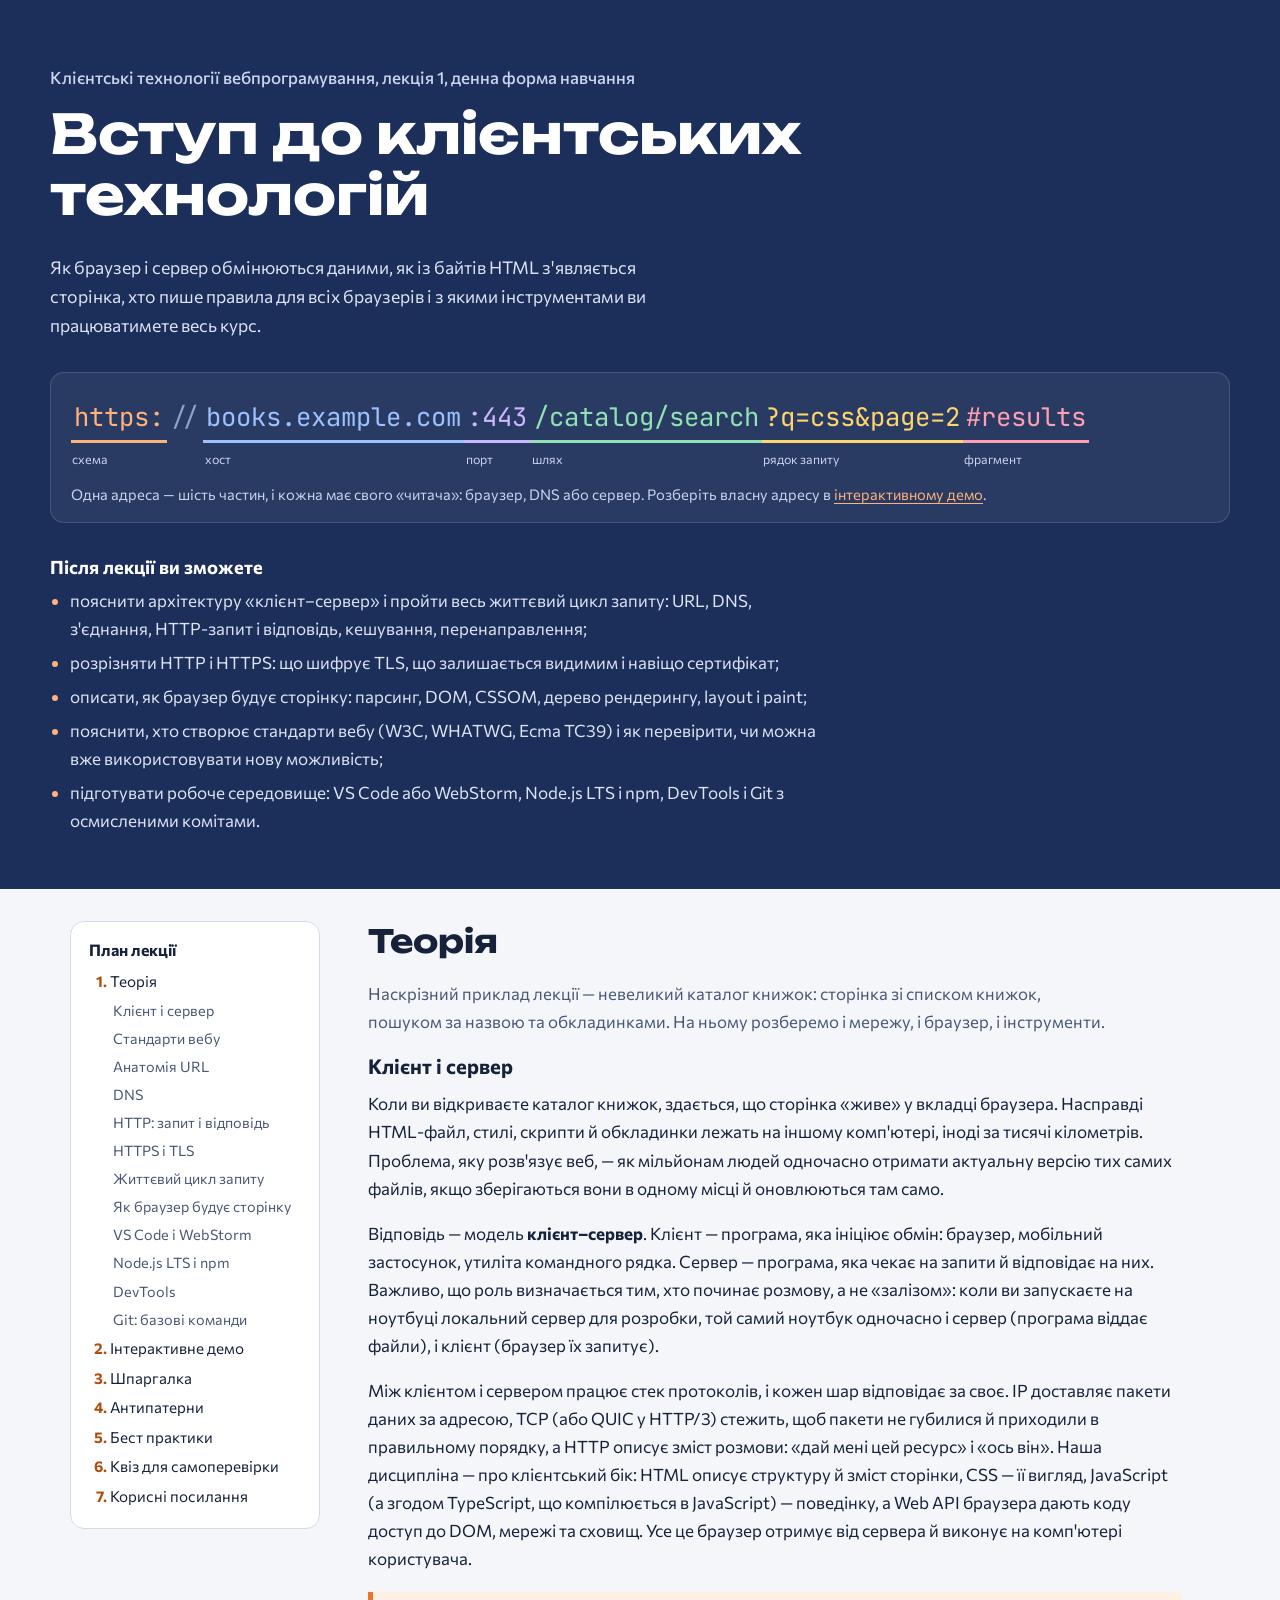
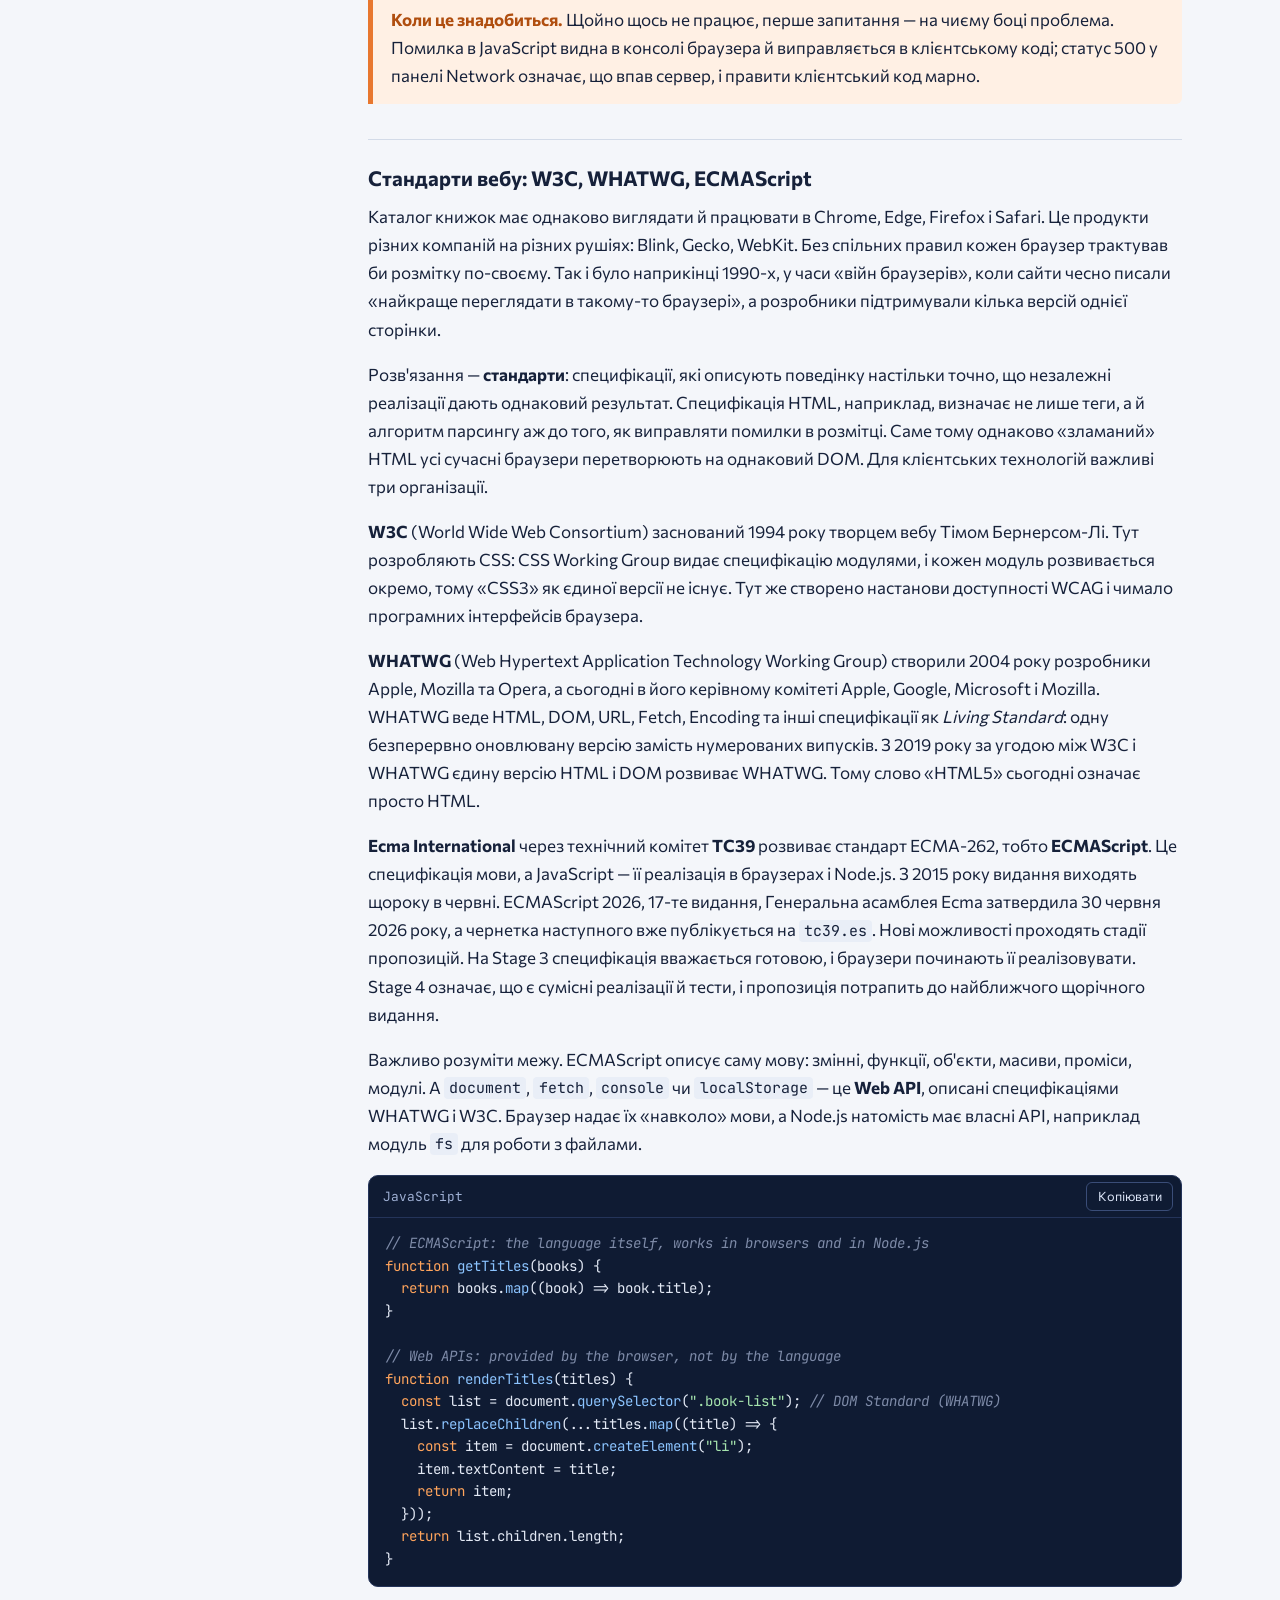
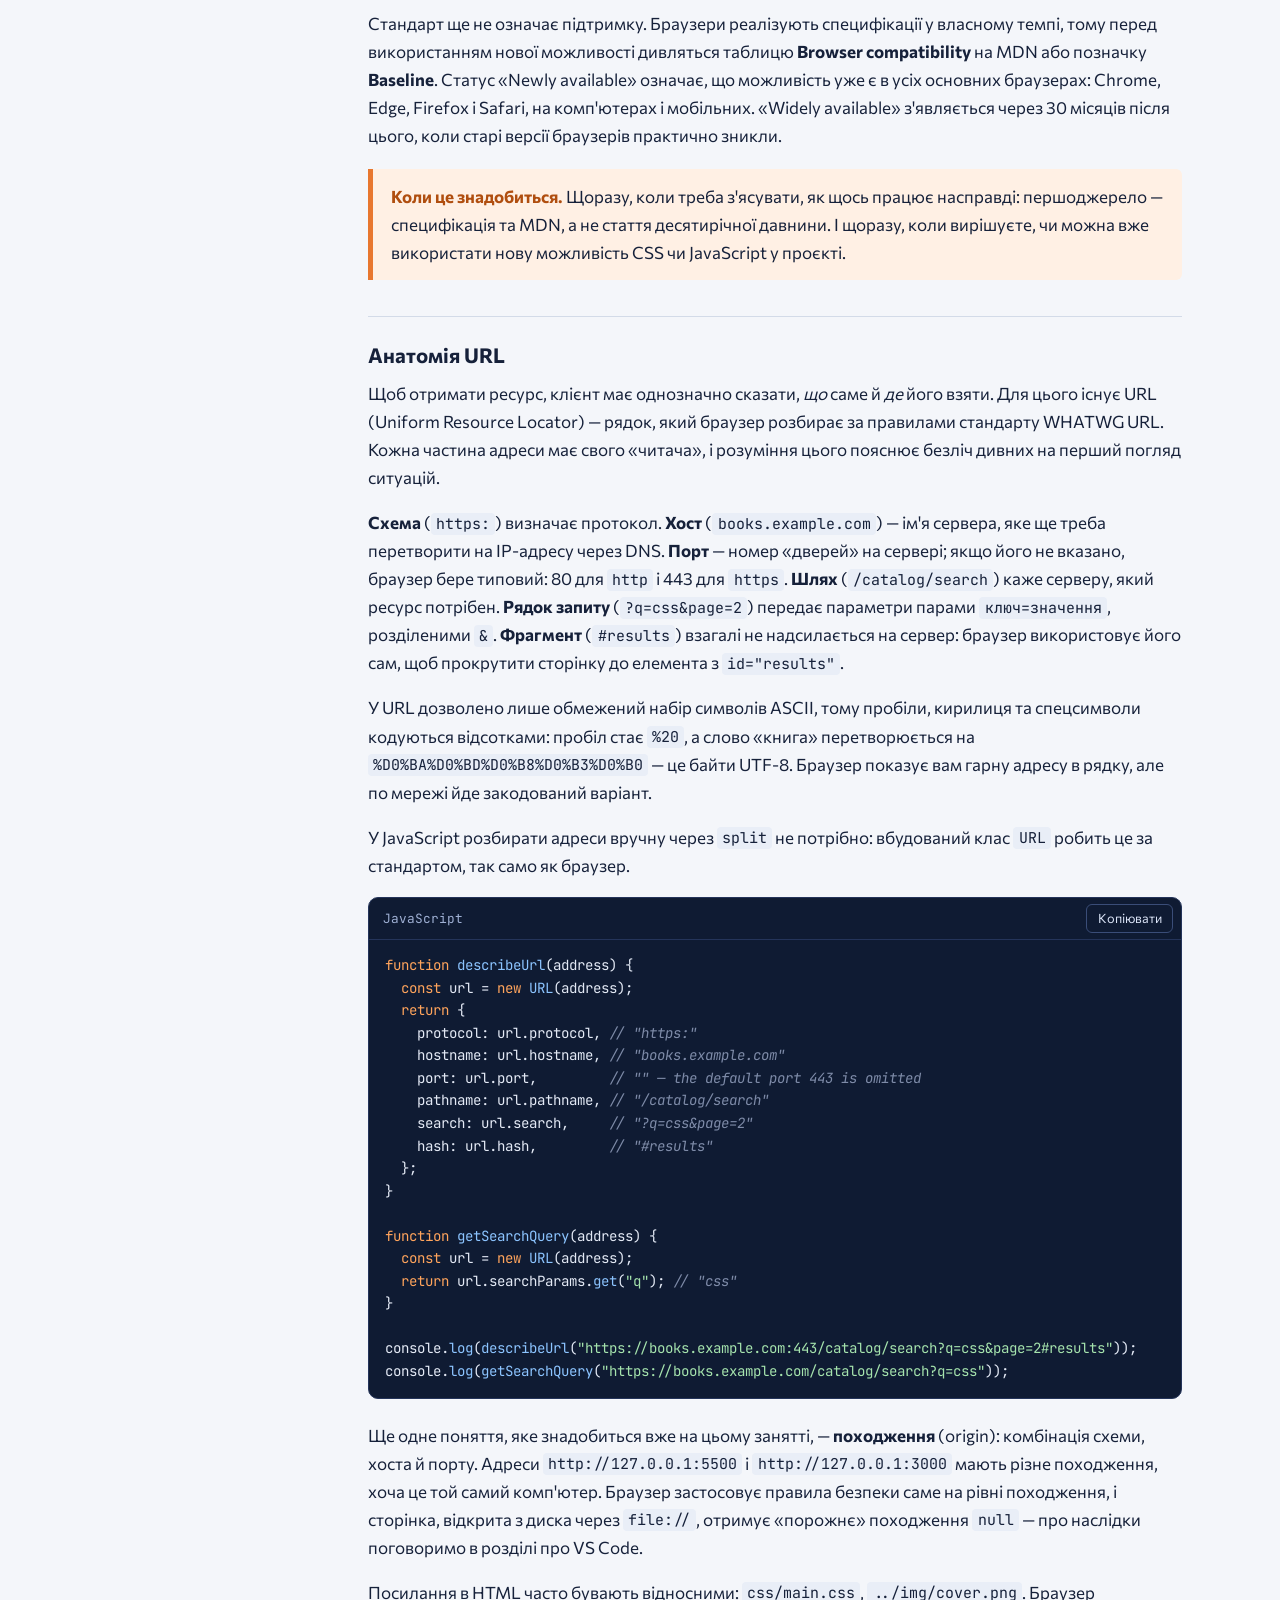
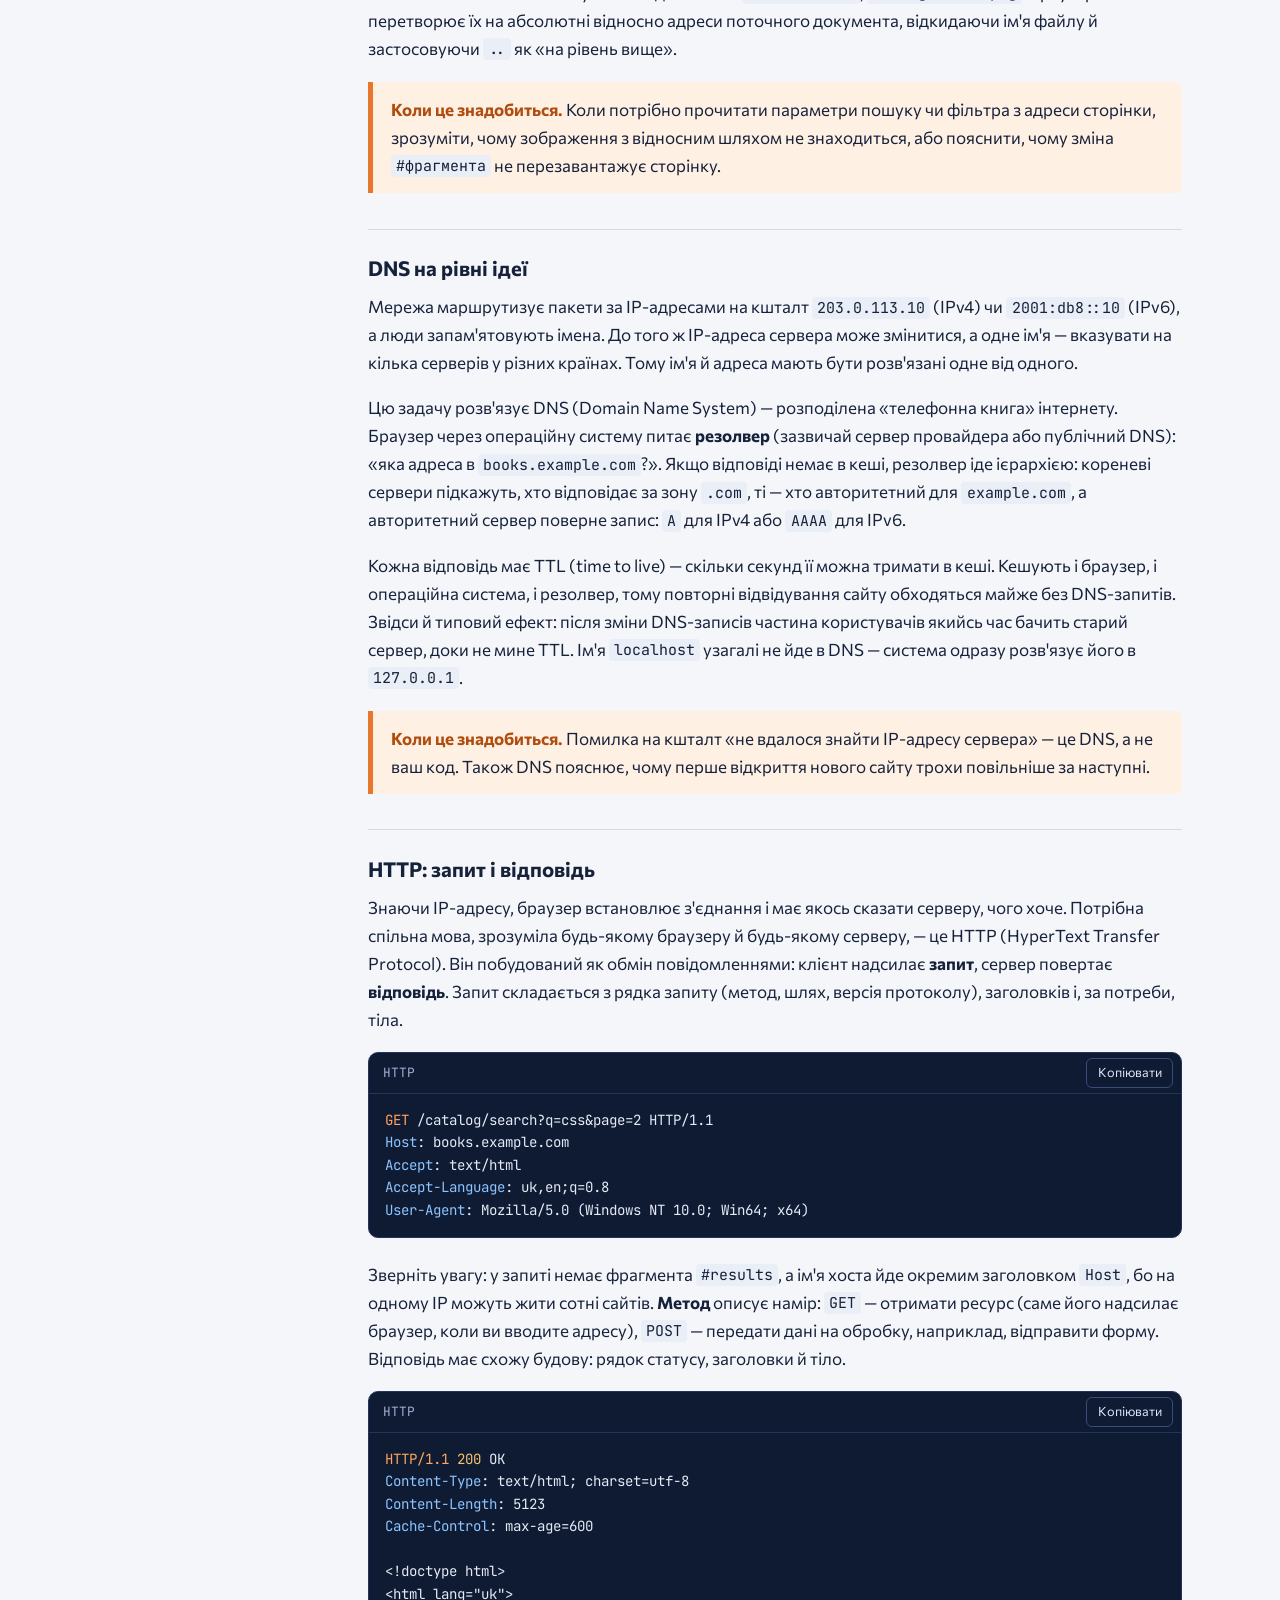
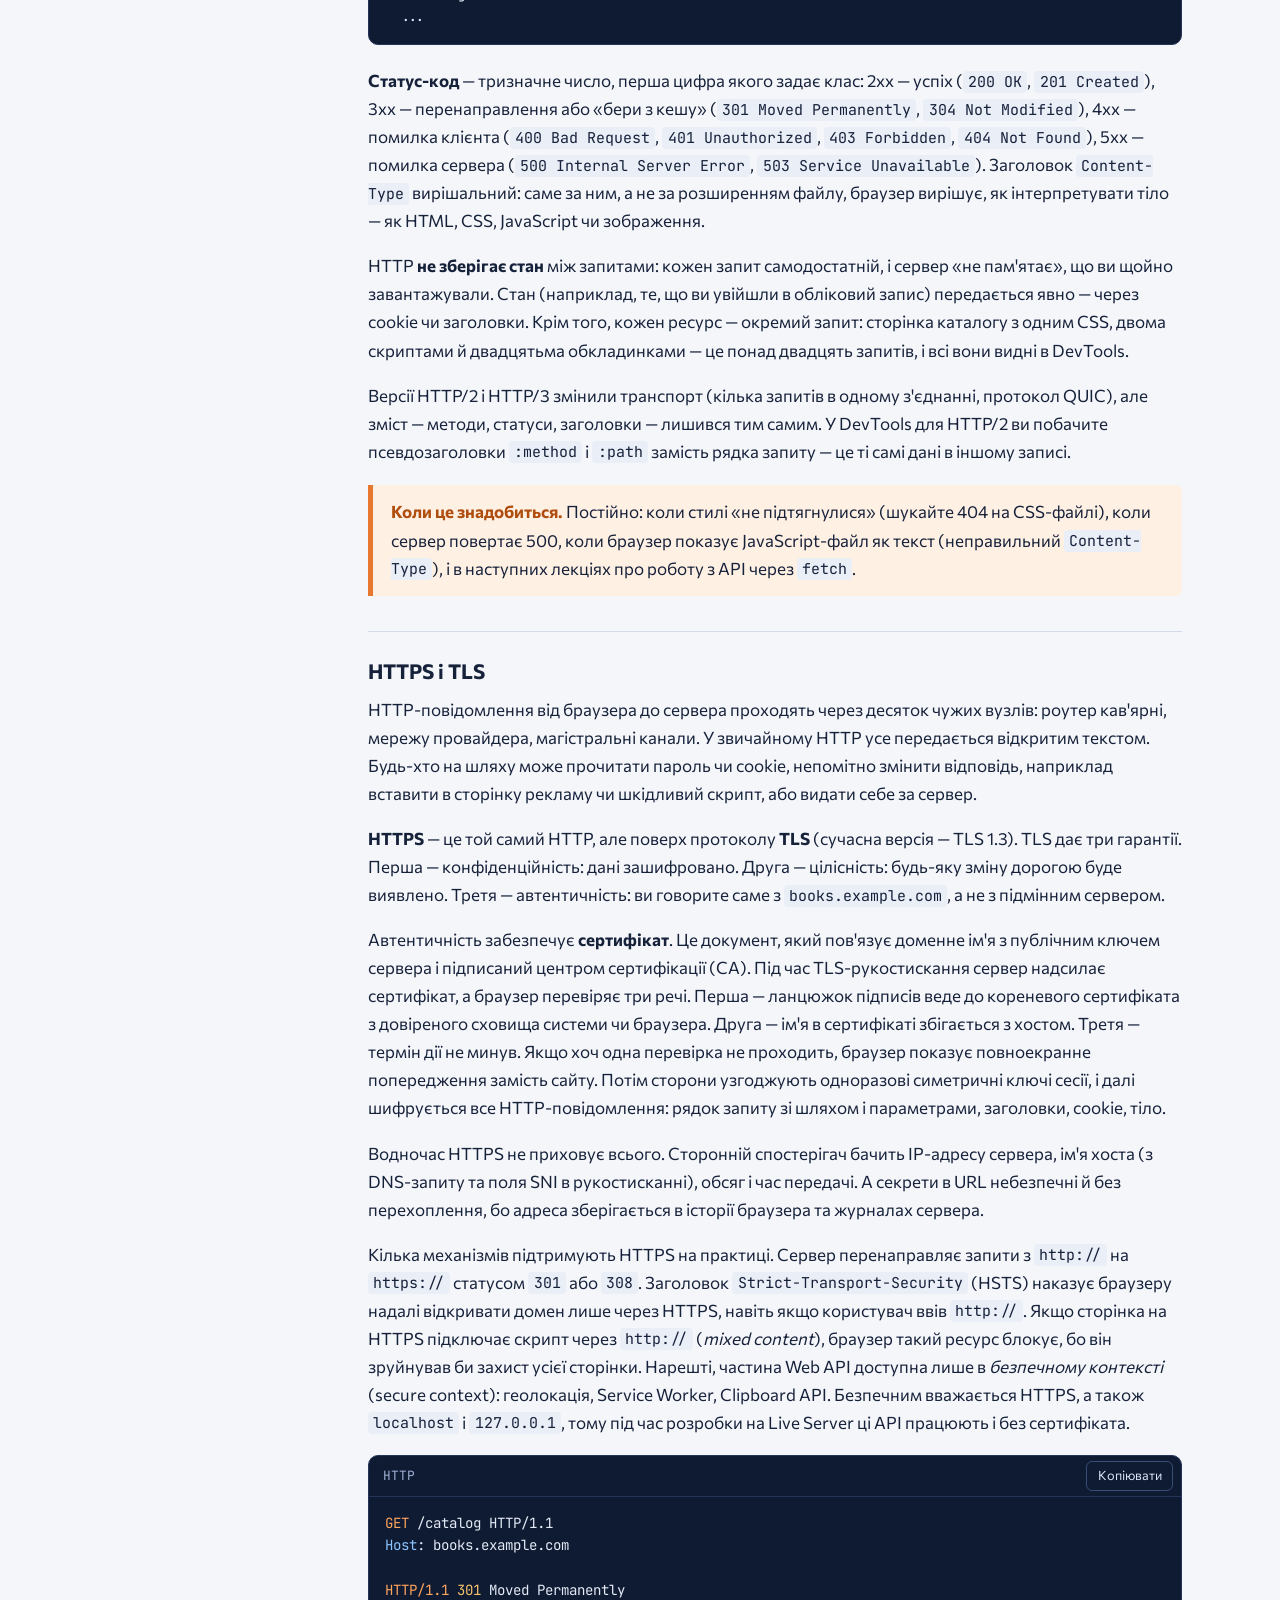
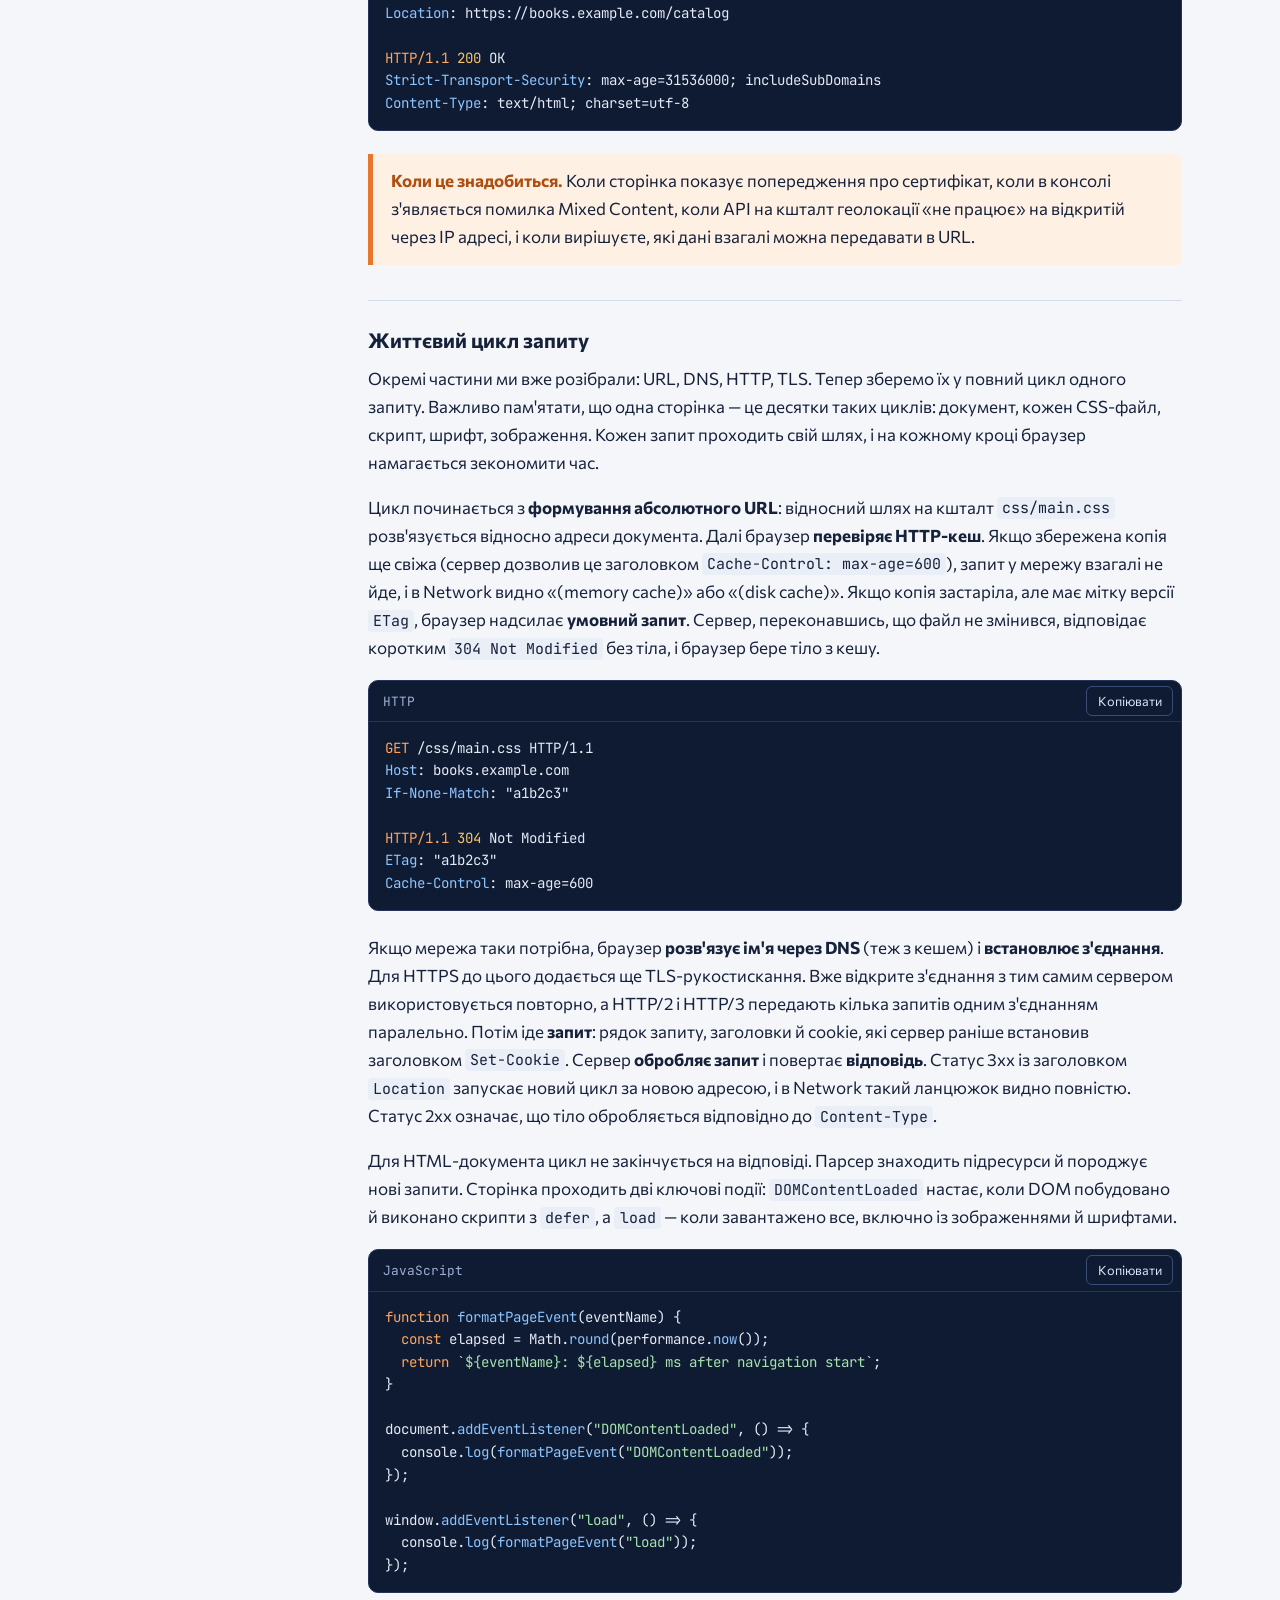
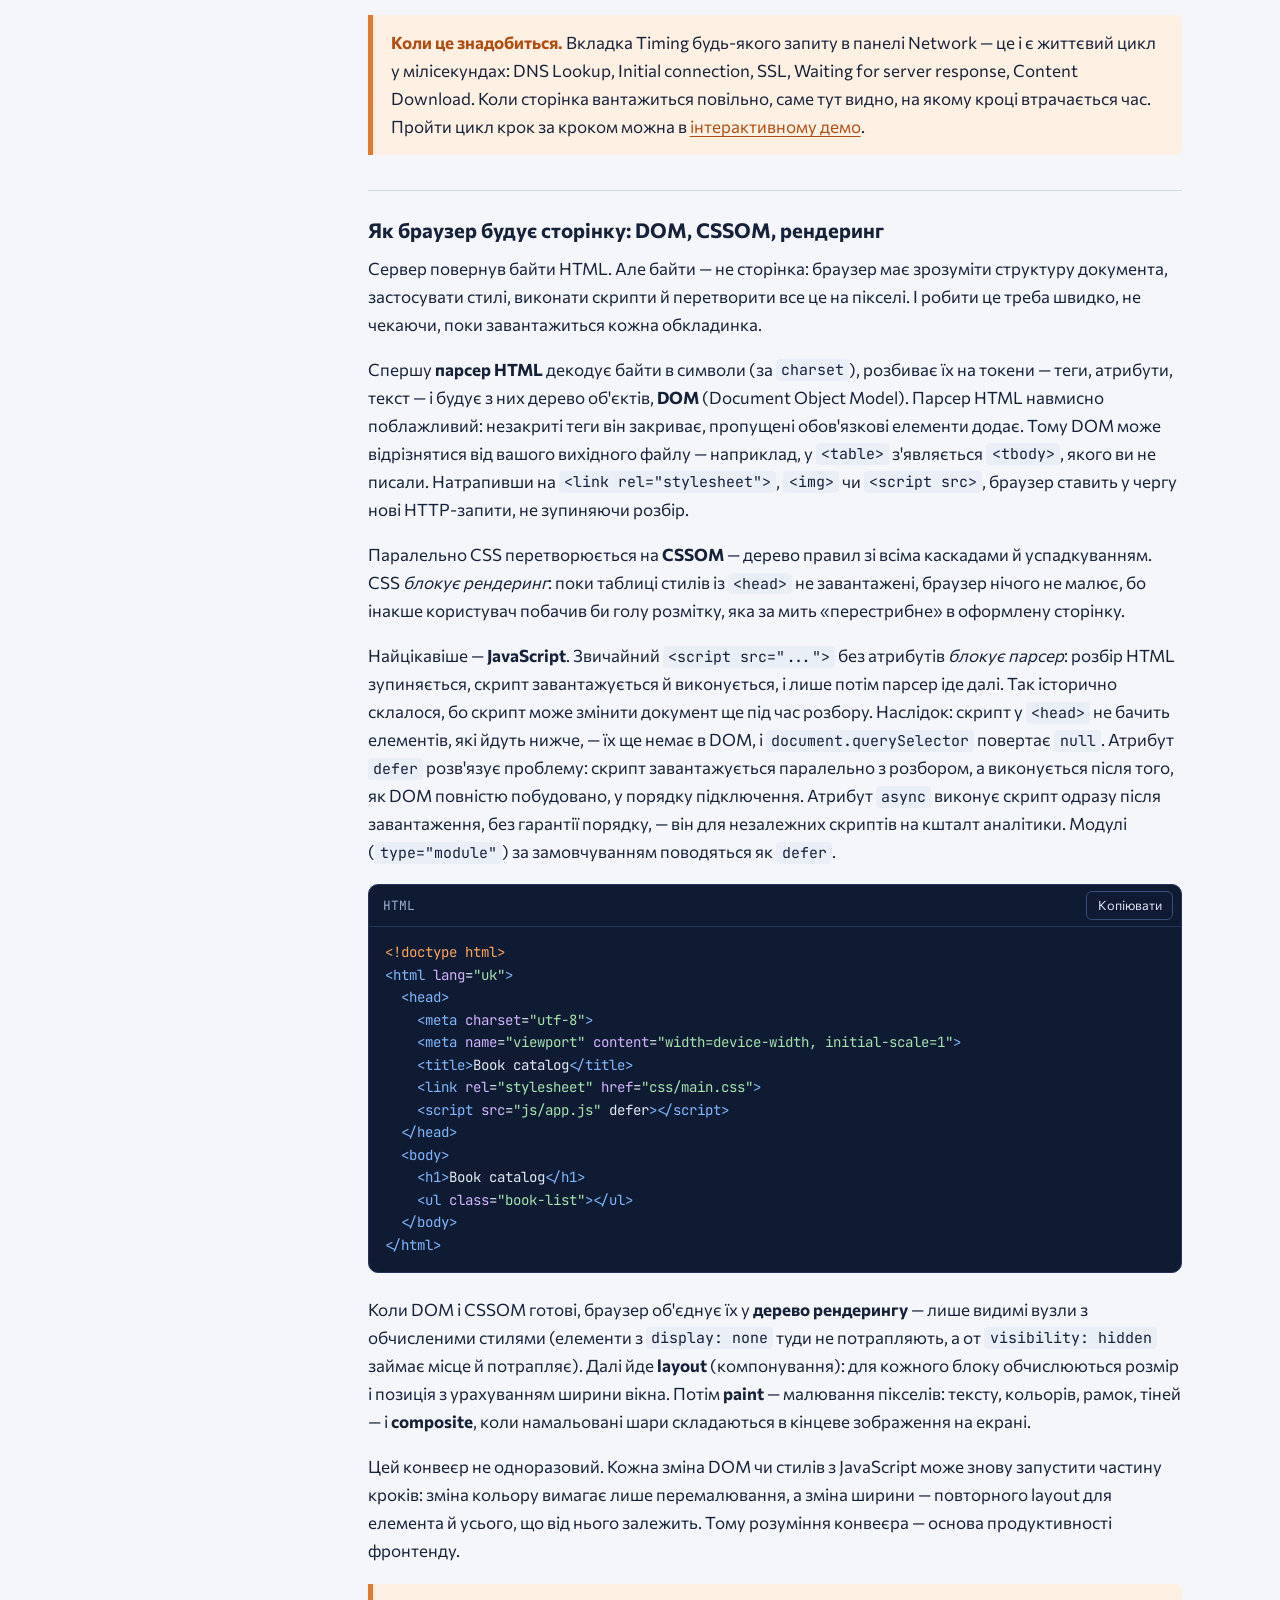
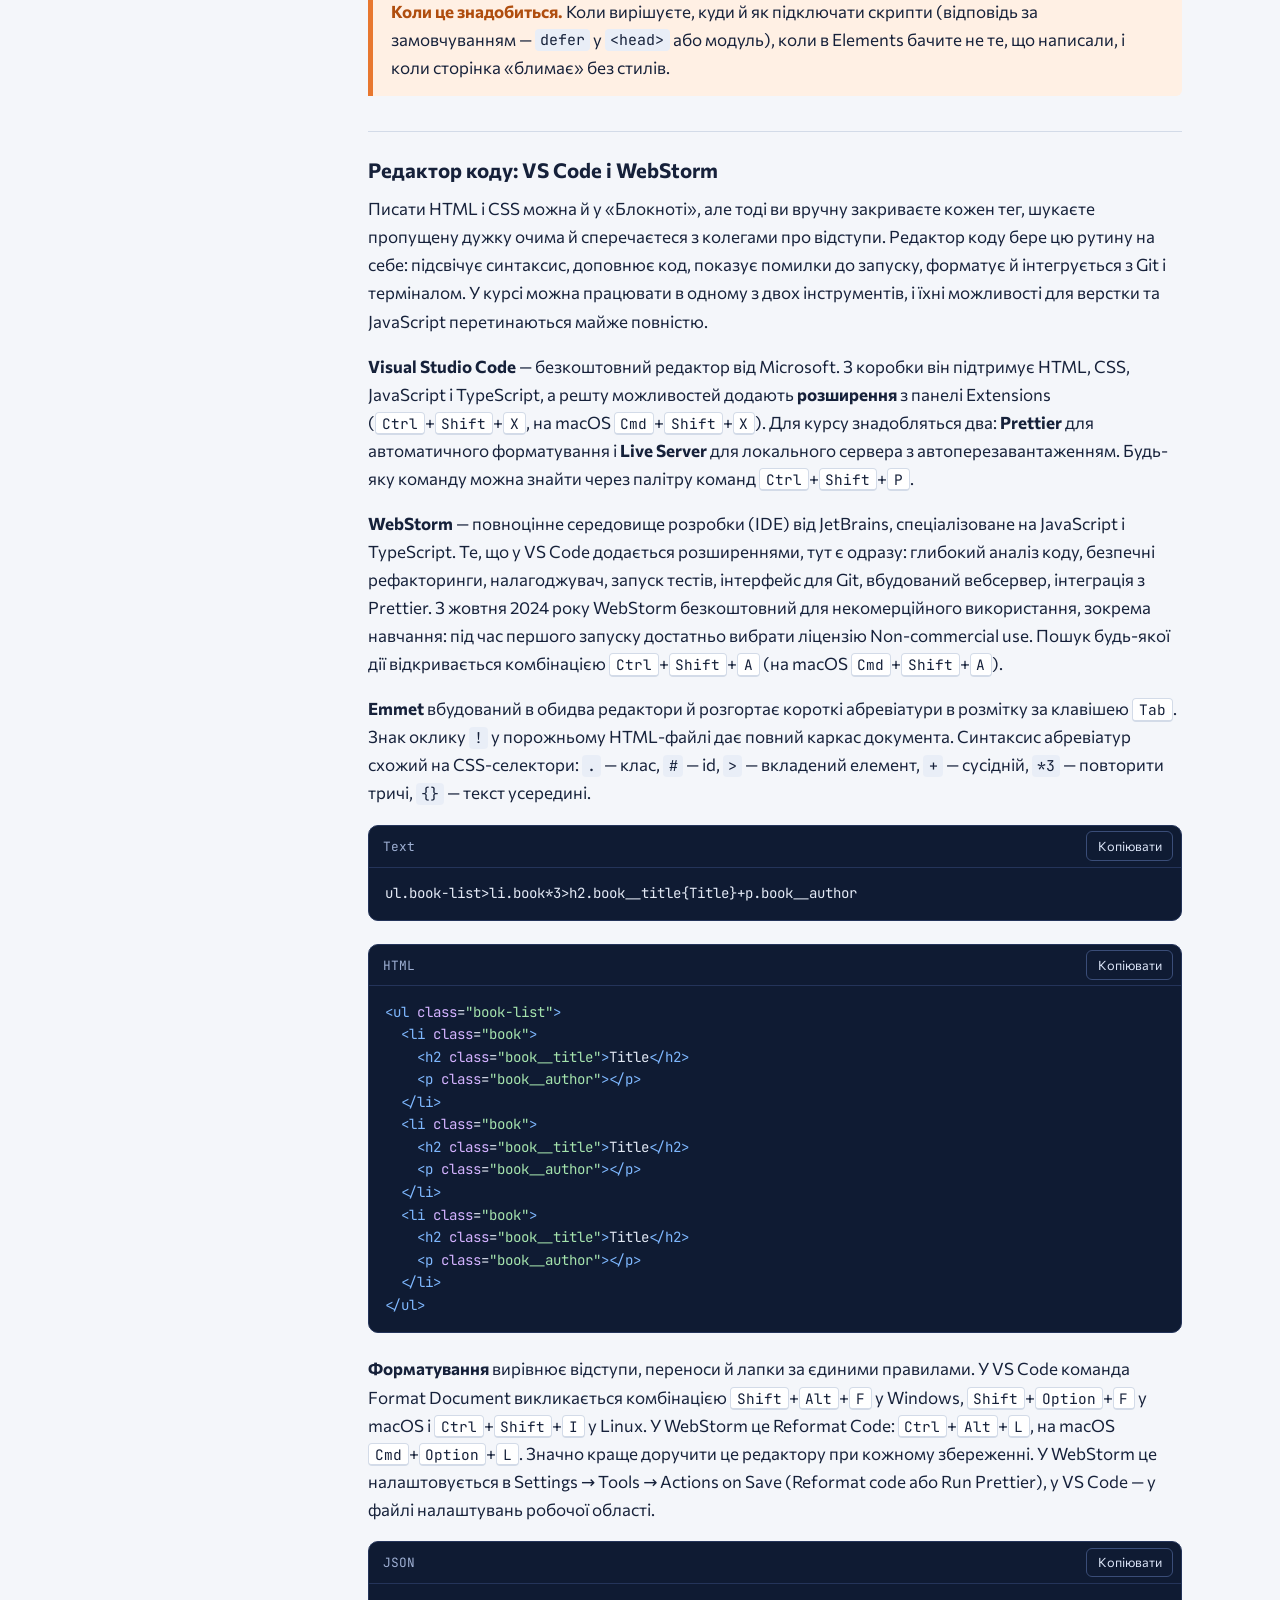
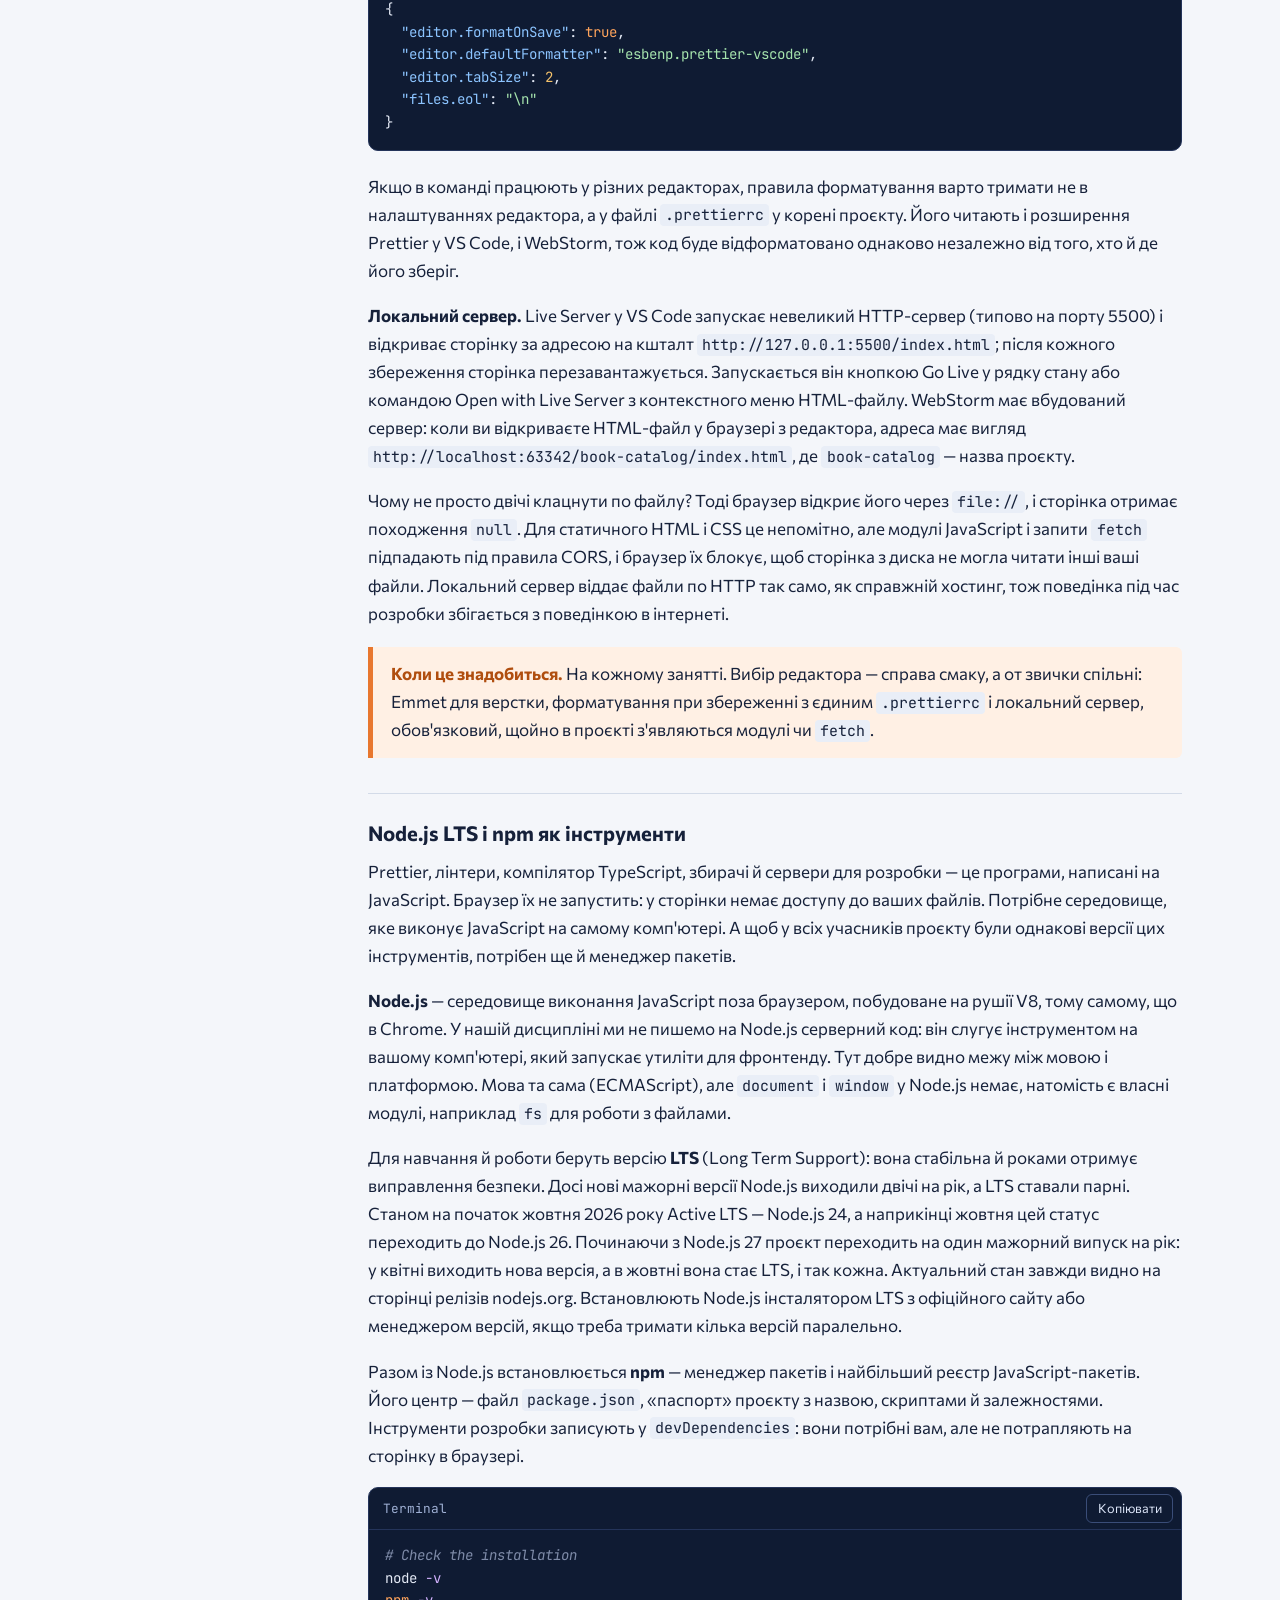
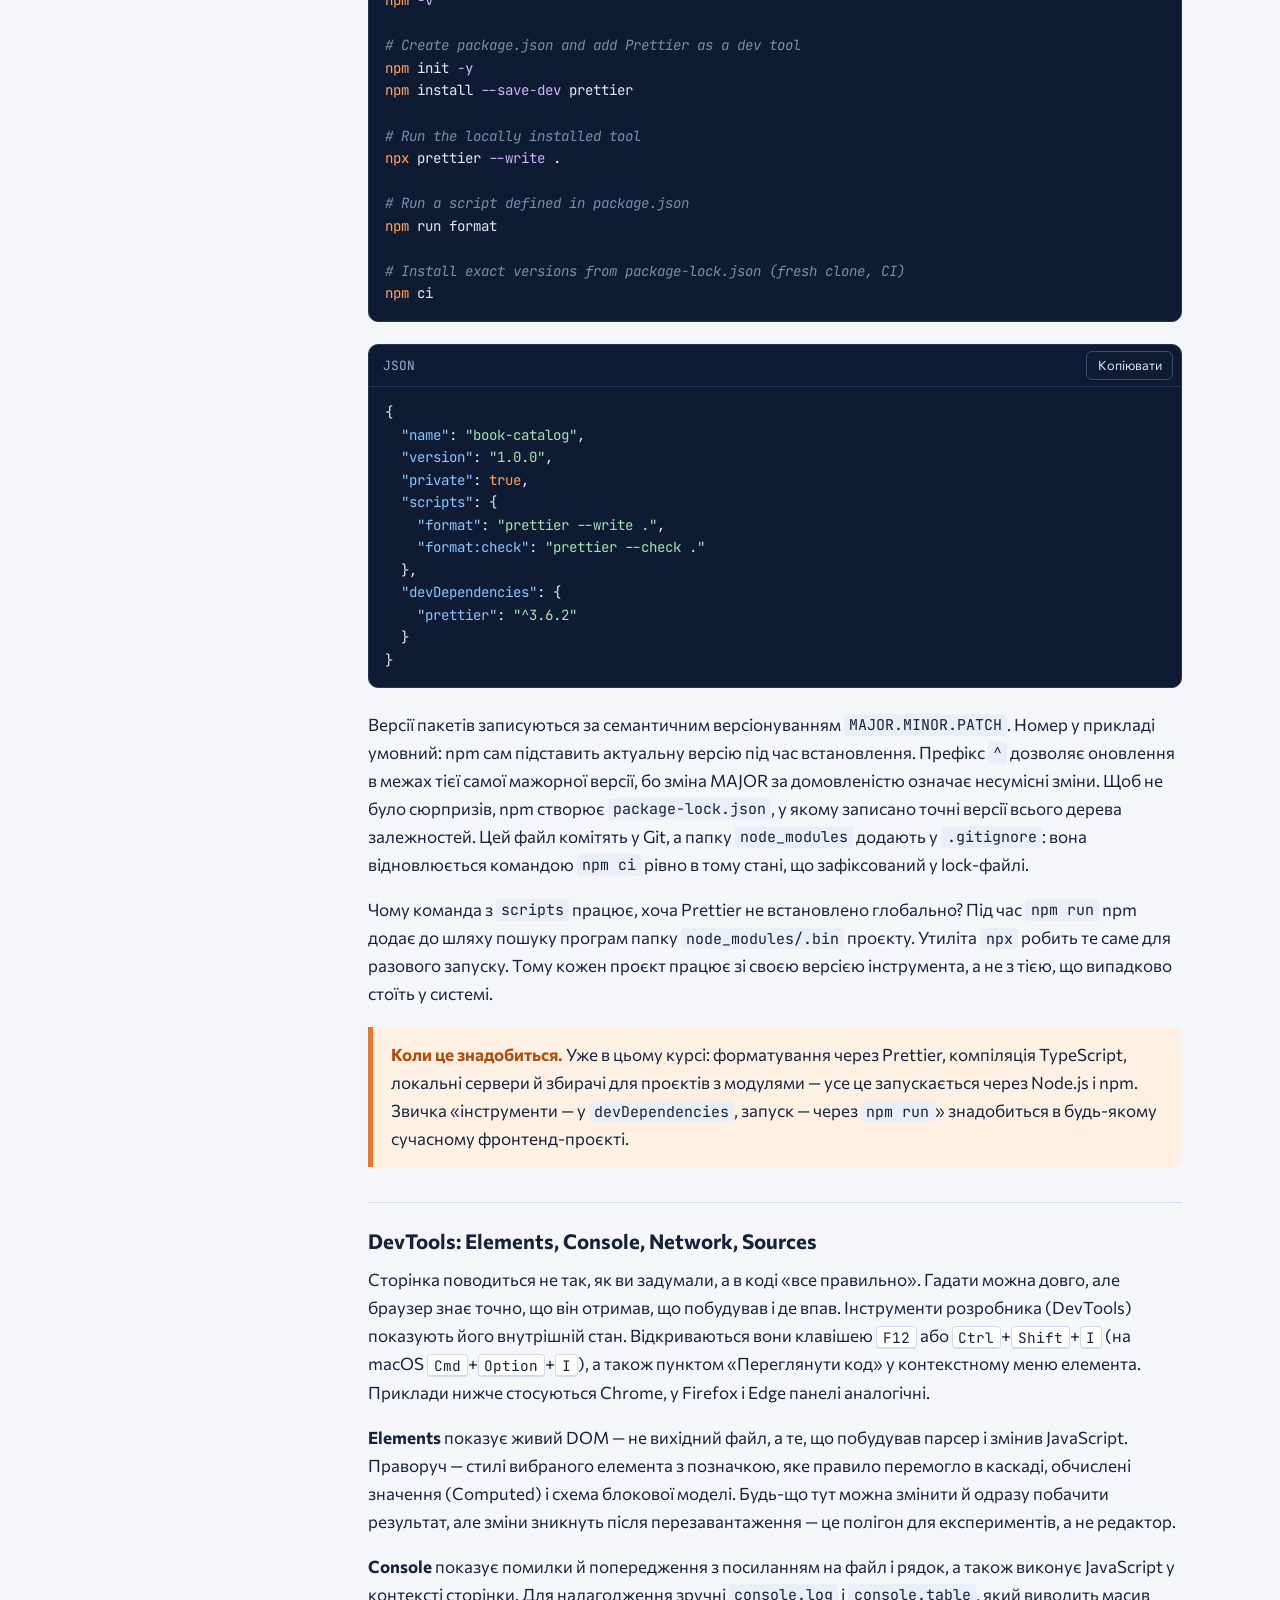
==== commit 27fa58c1: "Update print statement from 'Hello' to 'Goodbye'" ====
--- a/topic-01/lecture-01-how-web-works.html
+++ b/topic-01/lecture-01-how-web-works.html
@@ -2,15 +2,9 @@
 <html lang="uk">
 <head>
 <meta charset="utf-8">
-<script>
-try {
-  var savedTheme = localStorage.getItem("ctw-theme");
-  if (savedTheme === "dark" || savedTheme === "light") document.documentElement.setAttribute("data-theme", savedTheme);
-} catch (error) {}
-</script>
 <meta name="viewport" content="width=device-width, initial-scale=1, viewport-fit=cover">
-<title>Лекція 1. Як працює веб. Середовище розробки</title>
-<meta name="description" content="Клієнтські технології вебпрограмування. Лекція 1: клієнт і сервер, URL, DNS, HTTP, рендеринг у браузері, VS Code, DevTools, Git.">
+<title>Лекція 1. Вступ до клієнтських технологій</title>
+<meta name="description" content="Клієнтські технології вебпрограмування. Лекція 1: клієнт–сервер, HTTP/HTTPS, життєвий цикл запиту, побудова сторінки, стандарти W3C/WHATWG/ECMAScript, VS Code і WebStorm, Node.js LTS і npm, DevTools, Git.">
 <link rel="preconnect" href="https://fonts.googleapis.com">
 <link rel="preconnect" href="https://fonts.gstatic.com" crossorigin>
 <link rel="stylesheet" href="https://fonts.googleapis.com/css2?family=Commissioner:wght@400;500;600;700&family=Unbounded:wght@500;700&family=JetBrains+Mono:wght@400;600&display=swap">
@@ -628,38 +622,6 @@
 .links-group ul { margin: 0; padding-left: 1.2em; }
 .links-group li { margin-bottom: 0.3em; }
 footer { border-top: 1px solid var(--line); padding: 1.5rem 1.25rem 2.5rem; color: var(--ink-soft); font-size: 0.9rem; text-align: center; }
-footer p { margin: 0 0 0.6rem; }
-footer a { font-weight: 700; }
-.page-tools {
-  position: sticky;
-  top: 0;
-  z-index: 6;
-  display: flex;
-  justify-content: space-between;
-  align-items: center;
-  gap: 0.6rem;
-  flex-wrap: wrap;
-  padding: 0.55rem 1.25rem;
-  background: color-mix(in srgb, var(--bg) 90%, transparent);
-  backdrop-filter: blur(12px);
-  border-bottom: 1px solid var(--line);
-}
-.page-tools a, .page-tools button {
-  font: inherit;
-  font-weight: 700;
-  min-height: 44px;
-  display: inline-flex;
-  align-items: center;
-  border-radius: 999px;
-  padding: 0.3rem 0.9rem;
-}
-.page-tools a { color: var(--ink); text-decoration: none; }
-.page-tools button {
-  border: 2px solid var(--line);
-  background: var(--surface);
-  color: var(--ink);
-  cursor: pointer;
-}
 
 @media (prefers-reduced-motion: reduce) {
   html { scroll-behavior: auto; }
@@ -670,7 +632,7 @@
 @media print {
   :root { padding: 0; }
   body { background: #fff; color: #000; font-size: 11pt; }
-  .skip-link, .toc, .copy-btn, .controls, .btn, #quiz, .demo, .page-tools { display: none !important; }
+  .skip-link, .toc, .copy-btn, .controls, .btn, #quiz, .demo { display: none !important; }
   .hero { background: #fff; color: #000; padding: 0 0 1rem; }
   .hero * { color: #000 !important; }
   .code-wrap { background: #f3f5f9; border: 1px solid #ccc; }
@@ -695,16 +657,12 @@
 </head>
 <body>
 <a class="skip-link" href="#content">Перейти до змісту лекції</a>
-<div class="page-tools">
-  <a href="../index.html">← На головну</a>
-  <button type="button" id="theme-toggle" aria-pressed="false">Темна тема</button>
-</div>
 
 <header class="hero">
   <div class="hero-inner">
-    <p class="hero-course">Клієнтські технології вебпрограмування, лекція 1</p>
-    <h1>Як працює веб. Середовище розробки</h1>
-    <p class="hero-lead">Що відбувається між натисканням Enter і першими пікселями на екрані, і які інструменти дають змогу все це побачити, перевірити й зберегти в історії змін.</p>
+    <p class="hero-course">Клієнтські технології вебпрограмування, лекція 1, денна форма навчання</p>
+    <h1>Вступ до клієнтських технологій</h1>
+    <p class="hero-lead">Як браузер і сервер обмінюються даними, як із байтів HTML з'являється сторінка, хто пише правила для всіх браузерів і з якими інструментами ви працюватимете весь курс.</p>
 
     <figure class="hero-url" aria-label="Будова URL-адреси">
       <div class="anatomy">
@@ -722,11 +680,11 @@
     <div class="hero-outcomes">
       <h2>Після лекції ви зможете</h2>
       <ul>
-        <li>пояснити шлях від введеної адреси до готової сторінки: DNS, з'єднання, HTTP-запит і відповідь, побудова DOM і CSSOM, рендеринг;</li>
-        <li>розібрати будь-який URL на частини й сказати, які з них отримає сервер, а які — лише браузер;</li>
-        <li>налаштувати VS Code для верстки: розширення, Emmet, форматування при збереженні, локальний сервер Live Server;</li>
-        <li>знаходити причини проблем у DevTools через панелі Elements, Console, Network і Sources;</li>
-        <li>вести проєкт у Git невеликими комітами з осмисленими повідомленнями й коректним <code>.gitignore</code>.</li>
+        <li>пояснити архітектуру «клієнт–сервер» і пройти весь життєвий цикл запиту: URL, DNS, з'єднання, HTTP-запит і відповідь, кешування, перенаправлення;</li>
+        <li>розрізняти HTTP і HTTPS: що шифрує TLS, що залишається видимим і навіщо сертифікат;</li>
+        <li>описати, як браузер будує сторінку: парсинг, DOM, CSSOM, дерево рендерингу, layout і paint;</li>
+        <li>пояснити, хто створює стандарти вебу (W3C, WHATWG, Ecma TC39) і як перевірити, чи можна вже використовувати нову можливість;</li>
+        <li>підготувати робоче середовище: VS Code або WebStorm, Node.js LTS і npm, DevTools і Git з осмисленими комітами.</li>
       </ul>
     </div>
   </div>
@@ -739,11 +697,15 @@
       <li><a href="#theory">Теорія</a>
         <ol>
           <li><a href="#client-server">Клієнт і сервер</a></li>
+          <li><a href="#standards">Стандарти вебу</a></li>
           <li><a href="#url">Анатомія URL</a></li>
           <li><a href="#dns">DNS</a></li>
           <li><a href="#http">HTTP: запит і відповідь</a></li>
+          <li><a href="#https">HTTPS і TLS</a></li>
+          <li><a href="#lifecycle">Життєвий цикл запиту</a></li>
           <li><a href="#rendering">Як браузер будує сторінку</a></li>
-          <li><a href="#vscode">VS Code і локальний сервер</a></li>
+          <li><a href="#editor">VS Code і WebStorm</a></li>
+          <li><a href="#node">Node.js LTS і npm</a></li>
           <li><a href="#devtools">DevTools</a></li>
           <li><a href="#git">Git: базові команди</a></li>
         </ol>
@@ -769,9 +731,39 @@
         <h3>Клієнт і сервер</h3>
         <p>Коли ви відкриваєте каталог книжок, здається, що сторінка «живе» у вкладці браузера. Насправді HTML-файл, стилі, скрипти й обкладинки лежать на іншому комп'ютері, іноді за тисячі кілометрів. Проблема, яку розв'язує веб, — як мільйонам людей одночасно отримати актуальну версію тих самих файлів, якщо зберігаються вони в одному місці й оновлюються там само.</p>
         <p>Відповідь — модель <strong>клієнт–сервер</strong>. Клієнт — програма, яка ініціює обмін: браузер, мобільний застосунок, утиліта командного рядка. Сервер — програма, яка чекає на запити й відповідає на них. Важливо, що роль визначається тим, хто починає розмову, а не «залізом»: коли ви запускаєте на ноутбуці локальний сервер для розробки, той самий ноутбук одночасно і сервер (програма віддає файли), і клієнт (браузер їх запитує).</p>
-        <p>Між клієнтом і сервером працює стек протоколів, і кожен шар відповідає за своє. IP доставляє пакети даних за адресою, TCP (або QUIC у HTTP/3) стежить, щоб пакети не губилися й приходили в правильному порядку, а HTTP описує зміст розмови: «дай мені цей ресурс» і «ось він». Наша дисципліна — про клієнтський бік: HTML, CSS і JavaScript, які браузер отримує від сервера й виконує на комп'ютері користувача.</p>
+        <p>Між клієнтом і сервером працює стек протоколів, і кожен шар відповідає за своє. IP доставляє пакети даних за адресою, TCP (або QUIC у HTTP/3) стежить, щоб пакети не губилися й приходили в правильному порядку, а HTTP описує зміст розмови: «дай мені цей ресурс» і «ось він». Наша дисципліна — про клієнтський бік: HTML описує структуру й зміст сторінки, CSS — її вигляд, JavaScript (а згодом TypeScript, що компілюється в JavaScript) — поведінку, а Web API браузера дають коду доступ до DOM, мережі та сховищ. Усе це браузер отримує від сервера й виконує на комп'ютері користувача.</p>
         <div class="callout">
           <p><strong>Коли це знадобиться.</strong> Щойно щось не працює, перше запитання — на чиєму боці проблема. Помилка в JavaScript видна в консолі браузера й виправляється в клієнтському коді; статус 500 у панелі Network означає, що впав сервер, і правити клієнтський код марно.</p>
+        </div>
+      </article>
+
+      <!-- Standards -->
+      <article class="concept prose" id="standards">
+        <h3>Стандарти вебу: W3C, WHATWG, ECMAScript</h3>
+        <p>Каталог книжок має однаково виглядати й працювати в Chrome, Edge, Firefox і Safari. Це продукти різних компаній на різних рушіях: Blink, Gecko, WebKit. Без спільних правил кожен браузер трактував би розмітку по-своєму. Так і було наприкінці 1990-х, у часи «війн браузерів», коли сайти чесно писали «найкраще переглядати в такому-то браузері», а розробники підтримували кілька версій однієї сторінки.</p>
+        <p>Розв'язання — <strong>стандарти</strong>: специфікації, які описують поведінку настільки точно, що незалежні реалізації дають однаковий результат. Специфікація HTML, наприклад, визначає не лише теги, а й алгоритм парсингу аж до того, як виправляти помилки в розмітці. Саме тому однаково «зламаний» HTML усі сучасні браузери перетворюють на однаковий DOM. Для клієнтських технологій важливі три організації.</p>
+        <p><strong>W3C</strong> (World Wide Web Consortium) заснований 1994 року творцем вебу Тімом Бернерсом-Лі. Тут розробляють CSS: CSS Working Group видає специфікацію модулями, і кожен модуль розвивається окремо, тому «CSS3» як єдиної версії не існує. Тут же створено настанови доступності WCAG і чимало програмних інтерфейсів браузера.</p>
+        <p><strong>WHATWG</strong> (Web Hypertext Application Technology Working Group) створили 2004 року розробники Apple, Mozilla та Opera, а сьогодні в його керівному комітеті Apple, Google, Microsoft і Mozilla. WHATWG веде HTML, DOM, URL, Fetch, Encoding та інші специфікації як <em>Living Standard</em>: одну безперервно оновлювану версію замість нумерованих випусків. З 2019 року за угодою між W3C і WHATWG єдину версію HTML і DOM розвиває WHATWG. Тому слово «HTML5» сьогодні означає просто HTML.</p>
+        <p><strong>Ecma International</strong> через технічний комітет <strong>TC39</strong> розвиває стандарт ECMA-262, тобто <strong>ECMAScript</strong>. Це специфікація мови, а JavaScript — її реалізація в браузерах і Node.js. З 2015 року видання виходять щороку в червні. ECMAScript 2026, 17-те видання, Генеральна асамблея Ecma затвердила 30 червня 2026 року, а чернетка наступного вже публікується на <code>tc39.es</code>. Нові можливості проходять стадії пропозицій. На Stage 3 специфікація вважається готовою, і браузери починають її реалізовувати. Stage 4 означає, що є сумісні реалізації й тести, і пропозиція потрапить до найближчого щорічного видання.</p>
+        <p>Важливо розуміти межу. ECMAScript описує саму мову: змінні, функції, об'єкти, масиви, проміси, модулі. А <code>document</code>, <code>fetch</code>, <code>console</code> чи <code>localStorage</code> — це <strong>Web API</strong>, описані специфікаціями WHATWG і W3C. Браузер надає їх «навколо» мови, а Node.js натомість має власні API, наприклад модуль <code>fs</code> для роботи з файлами.</p>
+        <pre class="code" data-lang="js"><code>// ECMAScript: the language itself, works in browsers and in Node.js
+function getTitles(books) {
+  return books.map((book) => book.title);
+}
+
+// Web APIs: provided by the browser, not by the language
+function renderTitles(titles) {
+  const list = document.querySelector(".book-list"); // DOM Standard (WHATWG)
+  list.replaceChildren(...titles.map((title) => {
+    const item = document.createElement("li");
+    item.textContent = title;
+    return item;
+  }));
+  return list.children.length;
+}</code></pre>
+        <p>Стандарт ще не означає підтримку. Браузери реалізують специфікації у власному темпі, тому перед використанням нової можливості дивляться таблицю <strong>Browser compatibility</strong> на MDN або позначку <strong>Baseline</strong>. Статус «Newly available» означає, що можливість уже є в усіх основних браузерах: Chrome, Edge, Firefox і Safari, на комп'ютерах і мобільних. «Widely available» з'являється через 30 місяців після цього, коли старі версії браузерів практично зникли.</p>
+        <div class="callout">
+          <p><strong>Коли це знадобиться.</strong> Щоразу, коли треба з'ясувати, як щось працює насправді: першоджерело — специфікація та MDN, а не стаття десятирічної давнини. І щоразу, коли вирішуєте, чи можна вже використати нову можливість CSS чи JavaScript у проєкті.</p>
         </div>
       </article>
 
@@ -839,9 +831,62 @@
   ...</code></pre>
         <p><strong>Статус-код</strong> — тризначне число, перша цифра якого задає клас: 2xx — успіх (<code>200 OK</code>, <code>201 Created</code>), 3xx — перенаправлення або «бери з кешу» (<code>301 Moved Permanently</code>, <code>304 Not Modified</code>), 4xx — помилка клієнта (<code>400 Bad Request</code>, <code>401 Unauthorized</code>, <code>403 Forbidden</code>, <code>404 Not Found</code>), 5xx — помилка сервера (<code>500 Internal Server Error</code>, <code>503 Service Unavailable</code>). Заголовок <code>Content-Type</code> вирішальний: саме за ним, а не за розширенням файлу, браузер вирішує, як інтерпретувати тіло — як HTML, CSS, JavaScript чи зображення.</p>
         <p>HTTP <strong>не зберігає стан</strong> між запитами: кожен запит самодостатній, і сервер «не пам'ятає», що ви щойно завантажували. Стан (наприклад, те, що ви увійшли в обліковий запис) передається явно — через cookie чи заголовки. Крім того, кожен ресурс — окремий запит: сторінка каталогу з одним CSS, двома скриптами й двадцятьма обкладинками — це понад двадцять запитів, і всі вони видні в DevTools.</p>
-        <p><strong>HTTPS</strong> — це той самий HTTP поверх TLS: перед обміном браузер перевіряє сертифікат сервера й узгоджує ключі шифрування, тож дані не можна прочитати чи непомітно змінити дорогою. Версії HTTP/2 і HTTP/3 змінили транспорт (кілька запитів в одному з'єднанні, протокол QUIC), але зміст — методи, статуси, заголовки — лишився тим самим. У DevTools для HTTP/2 ви побачите псевдозаголовки <code>:method</code> і <code>:path</code> замість рядка запиту — це ті самі дані в іншому записі.</p>
+        <p>Версії HTTP/2 і HTTP/3 змінили транспорт (кілька запитів в одному з'єднанні, протокол QUIC), але зміст — методи, статуси, заголовки — лишився тим самим. У DevTools для HTTP/2 ви побачите псевдозаголовки <code>:method</code> і <code>:path</code> замість рядка запиту — це ті самі дані в іншому записі.</p>
         <div class="callout">
           <p><strong>Коли це знадобиться.</strong> Постійно: коли стилі «не підтягнулися» (шукайте 404 на CSS-файлі), коли сервер повертає 500, коли браузер показує JavaScript-файл як текст (неправильний <code>Content-Type</code>), і в наступних лекціях про роботу з API через <code>fetch</code>.</p>
+        </div>
+      </article>
+
+      <!-- HTTPS -->
+      <article class="concept prose" id="https">
+        <h3>HTTPS і TLS</h3>
+        <p>HTTP-повідомлення від браузера до сервера проходять через десяток чужих вузлів: роутер кав'ярні, мережу провайдера, магістральні канали. У звичайному HTTP усе передається відкритим текстом. Будь-хто на шляху може прочитати пароль чи cookie, непомітно змінити відповідь, наприклад вставити в сторінку рекламу чи шкідливий скрипт, або видати себе за сервер.</p>
+        <p><strong>HTTPS</strong> — це той самий HTTP, але поверх протоколу <strong>TLS</strong> (сучасна версія — TLS 1.3). TLS дає три гарантії. Перша — конфіденційність: дані зашифровано. Друга — цілісність: будь-яку зміну дорогою буде виявлено. Третя — автентичність: ви говорите саме з <code>books.example.com</code>, а не з підмінним сервером.</p>
+        <p>Автентичність забезпечує <strong>сертифікат</strong>. Це документ, який пов'язує доменне ім'я з публічним ключем сервера і підписаний центром сертифікації (CA). Під час TLS-рукостискання сервер надсилає сертифікат, а браузер перевіряє три речі. Перша — ланцюжок підписів веде до кореневого сертифіката з довіреного сховища системи чи браузера. Друга — ім'я в сертифікаті збігається з хостом. Третя — термін дії не минув. Якщо хоч одна перевірка не проходить, браузер показує повноекранне попередження замість сайту. Потім сторони узгоджують одноразові симетричні ключі сесії, і далі шифрується все HTTP-повідомлення: рядок запиту зі шляхом і параметрами, заголовки, cookie, тіло.</p>
+        <p>Водночас HTTPS не приховує всього. Сторонній спостерігач бачить IP-адресу сервера, ім'я хоста (з DNS-запиту та поля SNI в рукостисканні), обсяг і час передачі. А секрети в URL небезпечні й без перехоплення, бо адреса зберігається в історії браузера та журналах сервера.</p>
+        <p>Кілька механізмів підтримують HTTPS на практиці. Сервер перенаправляє запити з <code>http://</code> на <code>https://</code> статусом <code>301</code> або <code>308</code>. Заголовок <code>Strict-Transport-Security</code> (HSTS) наказує браузеру надалі відкривати домен лише через HTTPS, навіть якщо користувач ввів <code>http://</code>. Якщо сторінка на HTTPS підключає скрипт через <code>http://</code> (<em>mixed content</em>), браузер такий ресурс блокує, бо він зруйнував би захист усієї сторінки. Нарешті, частина Web API доступна лише в <em>безпечному контексті</em> (secure context): геолокація, Service Worker, Clipboard API. Безпечним вважається HTTPS, а також <code>localhost</code> і <code>127.0.0.1</code>, тому під час розробки на Live Server ці API працюють і без сертифіката.</p>
+        <pre class="code" data-lang="http"><code>GET /catalog HTTP/1.1
+Host: books.example.com
+
+HTTP/1.1 301 Moved Permanently
+Location: https://books.example.com/catalog
+
+HTTP/1.1 200 OK
+Strict-Transport-Security: max-age=31536000; includeSubDomains
+Content-Type: text/html; charset=utf-8</code></pre>
+        <div class="callout">
+          <p><strong>Коли це знадобиться.</strong> Коли сторінка показує попередження про сертифікат, коли в консолі з'являється помилка Mixed Content, коли API на кшталт геолокації «не працює» на відкритій через IP адресі, і коли вирішуєте, які дані взагалі можна передавати в URL.</p>
+        </div>
+      </article>
+
+      <!-- Request lifecycle -->
+      <article class="concept prose" id="lifecycle">
+        <h3>Життєвий цикл запиту</h3>
+        <p>Окремі частини ми вже розібрали: URL, DNS, HTTP, TLS. Тепер зберемо їх у повний цикл одного запиту. Важливо пам'ятати, що одна сторінка — це десятки таких циклів: документ, кожен CSS-файл, скрипт, шрифт, зображення. Кожен запит проходить свій шлях, і на кожному кроці браузер намагається зекономити час.</p>
+        <p>Цикл починається з <strong>формування абсолютного URL</strong>: відносний шлях на кшталт <code>css/main.css</code> розв'язується відносно адреси документа. Далі браузер <strong>перевіряє HTTP-кеш</strong>. Якщо збережена копія ще свіжа (сервер дозволив це заголовком <code>Cache-Control: max-age=600</code>), запит у мережу взагалі не йде, і в Network видно «(memory cache)» або «(disk cache)». Якщо копія застаріла, але має мітку версії <code>ETag</code>, браузер надсилає <strong>умовний запит</strong>. Сервер, переконавшись, що файл не змінився, відповідає коротким <code>304 Not Modified</code> без тіла, і браузер бере тіло з кешу.</p>
+        <pre class="code" data-lang="http"><code>GET /css/main.css HTTP/1.1
+Host: books.example.com
+If-None-Match: "a1b2c3"
+
+HTTP/1.1 304 Not Modified
+ETag: "a1b2c3"
+Cache-Control: max-age=600</code></pre>
+        <p>Якщо мережа таки потрібна, браузер <strong>розв'язує ім'я через DNS</strong> (теж з кешем) і <strong>встановлює з'єднання</strong>. Для HTTPS до цього додається ще TLS-рукостискання. Вже відкрите з'єднання з тим самим сервером використовується повторно, а HTTP/2 і HTTP/3 передають кілька запитів одним з'єднанням паралельно. Потім іде <strong>запит</strong>: рядок запиту, заголовки й cookie, які сервер раніше встановив заголовком <code>Set-Cookie</code>. Сервер <strong>обробляє запит</strong> і повертає <strong>відповідь</strong>. Статус 3xx із заголовком <code>Location</code> запускає новий цикл за новою адресою, і в Network такий ланцюжок видно повністю. Статус 2xx означає, що тіло обробляється відповідно до <code>Content-Type</code>.</p>
+        <p>Для HTML-документа цикл не закінчується на відповіді. Парсер знаходить підресурси й породжує нові запити. Сторінка проходить дві ключові події: <code>DOMContentLoaded</code> настає, коли DOM побудовано й виконано скрипти з <code>defer</code>, а <code>load</code> — коли завантажено все, включно із зображеннями й шрифтами.</p>
+        <pre class="code" data-lang="js"><code>function formatPageEvent(eventName) {
+  const elapsed = Math.round(performance.now());
+  return `${eventName}: ${elapsed} ms after navigation start`;
+}
+
+document.addEventListener("DOMContentLoaded", () => {
+  console.log(formatPageEvent("DOMContentLoaded"));
+});
+
+window.addEventListener("load", () => {
+  console.log(formatPageEvent("load"));
+});</code></pre>
+        <div class="callout">
+          <p><strong>Коли це знадобиться.</strong> Вкладка Timing будь-якого запиту в панелі Network — це і є життєвий цикл у мілісекундах: DNS Lookup, Initial connection, SSL, Waiting for server response, Content Download. Коли сторінка вантажиться повільно, саме тут видно, на якому кроці втрачається час. Пройти цикл крок за кроком можна в <a href="#journey-demo">інтерактивному демо</a>.</p>
         </div>
       </article>
 
@@ -873,12 +918,13 @@
         </div>
       </article>
 
-      <!-- VS Code -->
-      <article class="concept prose" id="vscode">
-        <h3>VS Code: розширення, Emmet, форматування, Live Server</h3>
-        <p>Писати HTML і CSS можна й у «Блокноті», але тоді ви вручну закриваєте кожен тег, шукаєте пропущену дужку очима й сперечаєтеся з колегами про відступи. Редактор коду бере цю рутину на себе. Visual Studio Code — безкоштовний редактор із підсвіткою синтаксису, автодоповненням і вбудованою підтримкою HTML, CSS, JavaScript і TypeScript; решту можливостей додають розширення.</p>
-        <p><strong>Розширення</strong> встановлюються з панелі Extensions (<kbd>Ctrl</kbd>+<kbd>Shift</kbd>+<kbd>X</kbd>, на macOS <kbd>Cmd</kbd>+<kbd>Shift</kbd>+<kbd>X</kbd>). Для курсу знадобляться два: <strong>Prettier</strong> (автоматичне форматування) і <strong>Live Server</strong> (локальний сервер з автоперезавантаженням). Будь-яку команду редактора можна знайти через палітру команд <kbd>Ctrl</kbd>+<kbd>Shift</kbd>+<kbd>P</kbd>.</p>
-        <p><strong>Emmet</strong> вбудований у VS Code і розгортає короткі абревіатури в розмітку за клавішею <kbd>Tab</kbd>. Знак оклику <code>!</code> у порожньому HTML-файлі дає повний каркас документа. Синтаксис абревіатур схожий на CSS-селектори: <code>.</code> — клас, <code>#</code> — id, <code>></code> — вкладений елемент, <code>+</code> — сусідній, <code>*3</code> — повторити тричі, <code>{}</code> — текст усередині.</p>
+      <!-- Editor -->
+      <article class="concept prose" id="editor">
+        <h3>Редактор коду: VS Code і WebStorm</h3>
+        <p>Писати HTML і CSS можна й у «Блокноті», але тоді ви вручну закриваєте кожен тег, шукаєте пропущену дужку очима й сперечаєтеся з колегами про відступи. Редактор коду бере цю рутину на себе: підсвічує синтаксис, доповнює код, показує помилки до запуску, форматує й інтегрується з Git і терміналом. У курсі можна працювати в одному з двох інструментів, і їхні можливості для верстки та JavaScript перетинаються майже повністю.</p>
+        <p><strong>Visual Studio Code</strong> — безкоштовний редактор від Microsoft. З коробки він підтримує HTML, CSS, JavaScript і TypeScript, а решту можливостей додають <strong>розширення</strong> з панелі Extensions (<kbd>Ctrl</kbd>+<kbd>Shift</kbd>+<kbd>X</kbd>, на macOS <kbd>Cmd</kbd>+<kbd>Shift</kbd>+<kbd>X</kbd>). Для курсу знадобляться два: <strong>Prettier</strong> для автоматичного форматування і <strong>Live Server</strong> для локального сервера з автоперезавантаженням. Будь-яку команду можна знайти через палітру команд <kbd>Ctrl</kbd>+<kbd>Shift</kbd>+<kbd>P</kbd>.</p>
+        <p><strong>WebStorm</strong> — повноцінне середовище розробки (IDE) від JetBrains, спеціалізоване на JavaScript і TypeScript. Те, що у VS Code додається розширеннями, тут є одразу: глибокий аналіз коду, безпечні рефакторинги, налагоджувач, запуск тестів, інтерфейс для Git, вбудований вебсервер, інтеграція з Prettier. З жовтня 2024 року WebStorm безкоштовний для некомерційного використання, зокрема навчання: під час першого запуску достатньо вибрати ліцензію Non-commercial use. Пошук будь-якої дії відкривається комбінацією <kbd>Ctrl</kbd>+<kbd>Shift</kbd>+<kbd>A</kbd> (на macOS <kbd>Cmd</kbd>+<kbd>Shift</kbd>+<kbd>A</kbd>).</p>
+        <p><strong>Emmet</strong> вбудований в обидва редактори й розгортає короткі абревіатури в розмітку за клавішею <kbd>Tab</kbd>. Знак оклику <code>!</code> у порожньому HTML-файлі дає повний каркас документа. Синтаксис абревіатур схожий на CSS-селектори: <code>.</code> — клас, <code>#</code> — id, <code>></code> — вкладений елемент, <code>+</code> — сусідній, <code>*3</code> — повторити тричі, <code>{}</code> — текст усередині.</p>
         <pre class="code" data-lang="text"><code>ul.book-list>li.book*3>h2.book__title{Title}+p.book__author</code></pre>
         <pre class="code" data-lang="html"><code>&lt;ul class="book-list">
   &lt;li class="book">
@@ -894,17 +940,60 @@
     &lt;p class="book__author">&lt;/p>
   &lt;/li>
 &lt;/ul></code></pre>
-        <p><strong>Форматування</strong> вирівнює відступи, переноси й лапки за єдиними правилами. Вручну його запускає команда Format Document: <kbd>Shift</kbd>+<kbd>Alt</kbd>+<kbd>F</kbd> у Windows, <kbd>Shift</kbd>+<kbd>Option</kbd>+<kbd>F</kbd> у macOS, <kbd>Ctrl</kbd>+<kbd>Shift</kbd>+<kbd>I</kbd> у Linux. Значно краще доручити це редактору: налаштування, збережені в папці <code>.vscode</code> проєкту, діють для всіх, хто його відкриває.</p>
+        <p><strong>Форматування</strong> вирівнює відступи, переноси й лапки за єдиними правилами. У VS Code команда Format Document викликається комбінацією <kbd>Shift</kbd>+<kbd>Alt</kbd>+<kbd>F</kbd> у Windows, <kbd>Shift</kbd>+<kbd>Option</kbd>+<kbd>F</kbd> у macOS і <kbd>Ctrl</kbd>+<kbd>Shift</kbd>+<kbd>I</kbd> у Linux. У WebStorm це Reformat Code: <kbd>Ctrl</kbd>+<kbd>Alt</kbd>+<kbd>L</kbd>, на macOS <kbd>Cmd</kbd>+<kbd>Option</kbd>+<kbd>L</kbd>. Значно краще доручити це редактору при кожному збереженні. У WebStorm це налаштовується в Settings → Tools → Actions on Save (Reformat code або Run Prettier), у VS Code — у файлі налаштувань робочої області.</p>
         <pre class="code" data-lang="json"><code>{
   "editor.formatOnSave": true,
   "editor.defaultFormatter": "esbenp.prettier-vscode",
   "editor.tabSize": 2,
   "files.eol": "\n"
 }</code></pre>
-        <p><strong>Live Server</strong> запускає на вашому комп'ютері невеликий HTTP-сервер (типово на порту 5500) і відкриває сторінку за адресою на кшталт <code>http://127.0.0.1:5500/index.html</code>; після кожного збереження файлу сторінка перезавантажується сама. Запускається він кнопкою Go Live у рядку стану або командою Open with Live Server з контекстного меню HTML-файлу.</p>
+        <p>Якщо в команді працюють у різних редакторах, правила форматування варто тримати не в налаштуваннях редактора, а у файлі <code>.prettierrc</code> у корені проєкту. Його читають і розширення Prettier у VS Code, і WebStorm, тож код буде відформатовано однаково незалежно від того, хто й де його зберіг.</p>
+        <p><strong>Локальний сервер.</strong> Live Server у VS Code запускає невеликий HTTP-сервер (типово на порту 5500) і відкриває сторінку за адресою на кшталт <code>http://127.0.0.1:5500/index.html</code>; після кожного збереження сторінка перезавантажується. Запускається він кнопкою Go Live у рядку стану або командою Open with Live Server з контекстного меню HTML-файлу. WebStorm має вбудований сервер: коли ви відкриваєте HTML-файл у браузері з редактора, адреса має вигляд <code>http://localhost:63342/book-catalog/index.html</code>, де <code>book-catalog</code> — назва проєкту.</p>
         <p>Чому не просто двічі клацнути по файлу? Тоді браузер відкриє його через <code>file://</code>, і сторінка отримає походження <code>null</code>. Для статичного HTML і CSS це непомітно, але модулі JavaScript і запити <code>fetch</code> підпадають під правила CORS, і браузер їх блокує, щоб сторінка з диска не могла читати інші ваші файли. Локальний сервер віддає файли по HTTP так само, як справжній хостинг, тож поведінка під час розробки збігається з поведінкою в інтернеті.</p>
         <div class="callout">
-          <p><strong>Коли це знадобиться.</strong> На кожному занятті: Emmet прискорює верстку в рази, форматування при збереженні прибирає суперечки про стиль, а Live Server обов'язковий, щойно в проєкті з'являються модулі чи <code>fetch</code> — тобто вже в найближчих лекціях про JavaScript.</p>
+          <p><strong>Коли це знадобиться.</strong> На кожному занятті. Вибір редактора — справа смаку, а от звички спільні: Emmet для верстки, форматування при збереженні з єдиним <code>.prettierrc</code> і локальний сервер, обов'язковий, щойно в проєкті з'являються модулі чи <code>fetch</code>.</p>
+        </div>
+      </article>
+
+      <!-- Node.js and npm -->
+      <article class="concept prose" id="node">
+        <h3>Node.js LTS і npm як інструменти</h3>
+        <p>Prettier, лінтери, компілятор TypeScript, збирачі й сервери для розробки — це програми, написані на JavaScript. Браузер їх не запустить: у сторінки немає доступу до ваших файлів. Потрібне середовище, яке виконує JavaScript на самому комп'ютері. А щоб у всіх учасників проєкту були однакові версії цих інструментів, потрібен ще й менеджер пакетів.</p>
+        <p><strong>Node.js</strong> — середовище виконання JavaScript поза браузером, побудоване на рушії V8, тому самому, що в Chrome. У нашій дисципліні ми не пишемо на Node.js серверний код: він слугує інструментом на вашому комп'ютері, який запускає утиліти для фронтенду. Тут добре видно межу між мовою і платформою. Мова та сама (ECMAScript), але <code>document</code> і <code>window</code> у Node.js немає, натомість є власні модулі, наприклад <code>fs</code> для роботи з файлами.</p>
+        <p>Для навчання й роботи беруть версію <strong>LTS</strong> (Long Term Support): вона стабільна й роками отримує виправлення безпеки. Досі нові мажорні версії Node.js виходили двічі на рік, а LTS ставали парні. Станом на початок жовтня 2026 року Active LTS — Node.js 24, а наприкінці жовтня цей статус переходить до Node.js 26. Починаючи з Node.js 27 проєкт переходить на один мажорний випуск на рік: у квітні виходить нова версія, а в жовтні вона стає LTS, і так кожна. Актуальний стан завжди видно на сторінці релізів nodejs.org. Встановлюють Node.js інсталятором LTS з офіційного сайту або менеджером версій, якщо треба тримати кілька версій паралельно.</p>
+        <p>Разом із Node.js встановлюється <strong>npm</strong> — менеджер пакетів і найбільший реєстр JavaScript-пакетів. Його центр — файл <code>package.json</code>, «паспорт» проєкту з назвою, скриптами й залежностями. Інструменти розробки записують у <code>devDependencies</code>: вони потрібні вам, але не потрапляють на сторінку в браузері.</p>
+        <pre class="code" data-lang="bash"><code># Check the installation
+node -v
+npm -v
+
+# Create package.json and add Prettier as a dev tool
+npm init -y
+npm install --save-dev prettier
+
+# Run the locally installed tool
+npx prettier --write .
+
+# Run a script defined in package.json
+npm run format
+
+# Install exact versions from package-lock.json (fresh clone, CI)
+npm ci</code></pre>
+        <pre class="code" data-lang="json"><code>{
+  "name": "book-catalog",
+  "version": "1.0.0",
+  "private": true,
+  "scripts": {
+    "format": "prettier --write .",
+    "format:check": "prettier --check ."
+  },
+  "devDependencies": {
+    "prettier": "^3.6.2"
+  }
+}</code></pre>
+        <p>Версії пакетів записуються за семантичним версіонуванням <code>MAJOR.MINOR.PATCH</code>. Номер у прикладі умовний: npm сам підставить актуальну версію під час встановлення. Префікс <code>^</code> дозволяє оновлення в межах тієї самої мажорної версії, бо зміна MAJOR за домовленістю означає несумісні зміни. Щоб не було сюрпризів, npm створює <code>package-lock.json</code>, у якому записано точні версії всього дерева залежностей. Цей файл комітять у Git, а папку <code>node_modules</code> додають у <code>.gitignore</code>: вона відновлюється командою <code>npm ci</code> рівно в тому стані, що зафіксований у lock-файлі.</p>
+        <p>Чому команда з <code>scripts</code> працює, хоча Prettier не встановлено глобально? Під час <code>npm run</code> npm додає до шляху пошуку програм папку <code>node_modules/.bin</code> проєкту. Утиліта <code>npx</code> робить те саме для разового запуску. Тому кожен проєкт працює зі своєю версією інструмента, а не з тією, що випадково стоїть у системі.</p>
+        <div class="callout">
+          <p><strong>Коли це знадобиться.</strong> Уже в цьому курсі: форматування через Prettier, компіляція TypeScript, локальні сервери й збирачі для проєктів з модулями — усе це запускається через Node.js і npm. Звичка «інструменти — у <code>devDependencies</code>, запуск — через <code>npm run</code>» знадобиться в будь-якому сучасному фронтенд-проєкті.</p>
         </div>
       </article>
 
@@ -999,7 +1088,7 @@
       </div>
 
       <div class="demo" id="journey-demo">
-        <h3>Що відбувається після натискання Enter</h3>
+        <h3>Життєвий цикл запиту: що відбувається після натискання Enter</h3>
         <p style="color:var(--ink-soft)">Адреса: <code>https://books.example.com/catalog</code>. Керуйте кроками кнопками або клавішами <kbd>←</kbd> і <kbd>→</kbd>, коли фокус на кнопках.</p>
         <div class="stage" aria-hidden="true">
           <div class="actor" data-actor="browser">Браузер<small>клієнт</small></div>
@@ -1038,6 +1127,17 @@
         <button class="btn" type="button" id="print-cheatsheet">Друкувати шпаргалку</button>
       </div>
       <div class="cheat-grid">
+        <article class="cheat-card">
+          <h3>Стандарти</h3>
+          <dl>
+            <dt>WHATWG</dt><dd>HTML, DOM, URL, Fetch — Living Standard</dd>
+            <dt>W3C</dt><dd>CSS (модулями), WCAG, частина Web API</dd>
+            <dt>Ecma TC39 → ECMA-262</dt><dd>ECMAScript, видання щочервня; ES2026 — 17-те</dd>
+            <dt>Stage 3 / Stage 4</dt><dd>готово до реалізації / входить у стандарт</dd>
+            <dt>ECMAScript vs Web API</dt><dd>мова vs <code>document</code>, <code>fetch</code>, <code>console</code></dd>
+            <dt>MDN Browser compatibility, Baseline</dt><dd>чи можна вже використовувати</dd>
+          </dl>
+        </article>
         <article class="cheat-card">
           <h3>URL</h3>
           <dl>
@@ -1061,7 +1161,20 @@
             <dt>200 301 304 404 500</dt><dd>OK, переїхав, бери з кешу, не знайдено, збій сервера</dd>
             <dt>Host</dt><dd>ім'я сайту в запиті</dd>
             <dt>Content-Type</dt><dd>як інтерпретувати тіло відповіді</dd>
-            <dt>HTTPS = HTTP + TLS</dt><dd>шифрування й перевірка сертифіката</dd>
+          </dl>
+        </article>
+        <article class="cheat-card">
+          <h3>HTTPS і життєвий цикл запиту</h3>
+          <dl>
+            <dt>HTTPS = HTTP + TLS</dt><dd>конфіденційність, цілісність, автентичність</dd>
+            <dt>Сертифікат</dt><dd>домен + публічний ключ, підпис центру сертифікації</dd>
+            <dt>Зашифровано / видно</dt><dd>шлях, query, заголовки, тіло / хост, IP, обсяг</dd>
+            <dt>Strict-Transport-Security</dt><dd>надалі лише HTTPS (HSTS)</dd>
+            <dt>Mixed content</dt><dd>http-ресурс на https-сторінці блокується</dd>
+            <dt>URL → кеш → DNS → з'єднання + TLS → запит → відповідь</dt><dd>цикл кожного ресурсу</dd>
+            <dt>Cache-Control: max-age / ETag → 304</dt><dd>свіжа копія без мережі / умовний запит</dd>
+            <dt>3xx + Location</dt><dd>новий цикл за новою адресою</dd>
+            <dt>DOMContentLoaded / load</dt><dd>DOM готовий / завантажено все</dd>
           </dl>
         </article>
         <article class="cheat-card">
@@ -1077,15 +1190,29 @@
           </dl>
         </article>
         <article class="cheat-card">
-          <h3>VS Code</h3>
+          <h3>VS Code і WebStorm</h3>
           <dl>
-            <dt>Ctrl+Shift+X</dt><dd>розширення</dd>
-            <dt>Ctrl+Shift+P</dt><dd>палітра команд</dd>
-            <dt>Shift+Alt+F</dt><dd>форматувати (macOS: Shift+Option+F)</dd>
-            <dt>"editor.formatOnSave": true</dt><dd>форматувати при збереженні</dd>
-            <dt>! + Tab</dt><dd>каркас HTML-документа</dd>
-            <dt>. # &gt; + * {}</dt><dd>клас, id, вкладення, сусід, повтор, текст</dd>
-            <dt>Go Live</dt><dd>Live Server на http://127.0.0.1:5500</dd>
+            <dt>Ctrl+Shift+P / Ctrl+Shift+A</dt><dd>пошук команди (VS Code / WebStorm)</dd>
+            <dt>Shift+Alt+F / Ctrl+Alt+L</dt><dd>форматувати (macOS: Shift+Option+F / Cmd+Option+L)</dd>
+            <dt>"editor.formatOnSave": true</dt><dd>VS Code: форматувати при збереженні</dd>
+            <dt>Actions on Save</dt><dd>WebStorm: Reformat code або Run Prettier</dd>
+            <dt>.prettierrc</dt><dd>єдині правила для обох редакторів</dd>
+            <dt>! + Tab · ul>li*3 · .class · #id · + · {text}</dt><dd>Emmet</dd>
+            <dt>:5500 / :63342</dt><dd>Live Server / вбудований сервер WebStorm</dd>
+          </dl>
+        </article>
+        <article class="cheat-card">
+          <h3>Node.js і npm</h3>
+          <dl>
+            <dt>node -v · npm -v</dt><dd>перевірити встановлення</dd>
+            <dt>LTS</dt><dd>стабільна гілка з довгою підтримкою; жовтень 2026: 24 → 26</dd>
+            <dt>npm init -y</dt><dd>створити package.json</dd>
+            <dt>npm i -D prettier</dt><dd>інструмент у devDependencies</dd>
+            <dt>npx prettier --write .</dt><dd>разовий запуск локального пакета</dd>
+            <dt>npm run format</dt><dd>скрипт з package.json</dd>
+            <dt>npm ci</dt><dd>точно за package-lock.json</dd>
+            <dt>^3.6.2</dt><dd>MAJOR.MINOR.PATCH, дозволено minor і patch</dd>
+            <dt>package-lock.json / node_modules</dt><dd>комітити / ігнорувати</dd>
           </dl>
         </article>
         <article class="cheat-card">
@@ -1151,7 +1278,10 @@
         <div class="good-block">
           <span class="verdict good">✓ Добре</span>
           <pre class="code" data-lang="text"><code>VS Code → right-click index.html → Open with Live Server
-http://127.0.0.1:5500/index.html</code></pre>
+http://127.0.0.1:5500/index.html
+
+WebStorm → open index.html → Open in Browser
+http://localhost:63342/book-catalog/index.html</code></pre>
         </div>
       </article>
 
@@ -1264,6 +1394,25 @@
 # 2. If the folder is already tracked, stop tracking it (files stay on disk)
 git rm -r --cached node_modules
 git commit -m "Stop tracking node_modules"</code></pre>
+        </div>
+      </article>
+
+      <article class="pattern">
+        <h3>Встановлювати інструменти глобально замість devDependencies</h3>
+        <div class="bad-block">
+          <span class="verdict bad">✗ Погано</span>
+          <pre class="code" data-lang="bash"><code>npm install -g prettier
+prettier --write .
+# package.json does not mention Prettier at all</code></pre>
+        </div>
+        <p class="why"><strong>Чому це погано.</strong> Версія інструмента ніде в проєкті не записана. В одногрупника глобально стоїть інша версія або жодної, тож той самий код форматується інакше, і кожен коміт тягне «зміни», яких ніхто не робив. Новий учасник не дізнається з репозиторію, що проєкту потрібен Prettier. А глобальне встановлення часто вимагає прав адміністратора й змішує версії між різними проєктами на одному комп'ютері.</p>
+        <div class="good-block">
+          <span class="verdict good">✓ Добре</span>
+          <pre class="code" data-lang="bash"><code>npm init -y
+npm install --save-dev prettier
+npm pkg set scripts.format="prettier --write ."
+npm run format</code></pre>
+          <p class="why">Версію записано в <code>package.json</code> і <code>package-lock.json</code>; будь-хто після <code>npm ci</code> отримає ту саму.</p>
         </div>
       </article>
 
@@ -1309,12 +1458,14 @@
   .gitignore
   .prettierrc
   index.html
+  package.json
+  package-lock.json
   README.md</code></pre>
       </article>
 
       <article class="pattern">
         <h3>Автоформатування при збереженні</h3>
-        <p class="why">Редактор, а не людина, відповідає за відступи й переноси. Код завжди виглядає однаково, у <code>diff</code> потрапляють лише справжні зміни, а не переформатовані рядки, і неправильна вкладеність тегів одразу стає помітною. Налаштування зберігаються в проєкті, тож працюють для кожного, хто його відкриє, а файл рекомендацій підкаже VS Code запропонувати потрібні розширення.</p>
+        <p class="why">Редактор, а не людина, відповідає за відступи й переноси. Код завжди виглядає однаково, у <code>diff</code> потрапляють лише справжні зміни, а не переформатовані рядки, і неправильна вкладеність тегів одразу стає помітною. Правила форматування зберігаються в <code>.prettierrc</code> у проєкті, тож однаково працюють у VS Code і WebStorm. У VS Code файл рекомендацій підкаже встановити потрібні розширення, а в WebStorm достатньо ввімкнути Run Prettier в Settings → Tools → Actions on Save.</p>
         <pre class="code" data-lang="json"><code>// .vscode/extensions.json
 {
   "recommendations": ["esbenp.prettier-vscode", "ritwickdey.LiveServer"]
@@ -1350,10 +1501,12 @@
 .DS_Store
 Thumbs.db
 
-# Editor: ignore personal settings, keep shared ones
+# Editors: ignore personal settings, keep shared ones
 .vscode/*
 !.vscode/settings.json
 !.vscode/extensions.json
+.idea/workspace.xml
+.idea/shelf/
 
 # Logs and build output
 *.log
@@ -1367,6 +1520,20 @@
 git add js/search.js
 git diff --staged
 git commit -m "Ignore letter case in title search"</code></pre>
+      </article>
+
+      <article class="pattern">
+        <h3>Node.js LTS і зафіксовані залежності</h3>
+        <p class="why">LTS-версія Node.js отримує виправлення безпеки роками, а інструменти фронтенду тестуються насамперед на ній. Щоб у всіх учасників проєкту була та сама версія середовища й пакетів, мінімальну версію Node.js вказують у <code>engines</code>, <code>package-lock.json</code> комітять, а залежності встановлюють командою <code>npm ci</code>. Тоді «у мене працює» означає «працює в усіх».</p>
+        <pre class="code" data-lang="json"><code>{
+  "name": "book-catalog",
+  "private": true,
+  "engines": {
+    "node": ">=24"
+  }
+}</code></pre>
+        <pre class="code" data-lang="bash"><code>node -v   # an LTS line, e.g. v24.x
+npm ci    # exact versions from package-lock.json</code></pre>
       </article>
 
       <article class="pattern">
@@ -1403,15 +1570,25 @@
     <section id="links" aria-labelledby="links-title">
       <h2 id="links-title">Корисні посилання</h2>
       <div class="links-group">
-        <h3>Як працює веб, URL, DNS, HTTP</h3>
+        <h3>Стандарти вебу</h3>
+        <ul>
+          <li><a href="https://whatwg.org/" target="_blank" rel="noopener">WHATWG</a> і специфікації <a href="https://html.spec.whatwg.org/" target="_blank" rel="noopener">HTML</a>, <a href="https://dom.spec.whatwg.org/" target="_blank" rel="noopener">DOM</a>, <a href="https://url.spec.whatwg.org/" target="_blank" rel="noopener">URL</a></li>
+          <li><a href="https://www.w3.org/Style/CSS/" target="_blank" rel="noopener">W3C: CSS — специфікації та статус модулів</a></li>
+          <li><a href="https://tc39.es/ecma262/" target="_blank" rel="noopener">ECMA-262: чинна чернетка ECMAScript</a> і <a href="https://ecma-international.org/publications-and-standards/standards/ecma-262/" target="_blank" rel="noopener">затверджені видання</a></li>
+          <li><a href="https://tc39.es/process-document/" target="_blank" rel="noopener">TC39: процес і стадії пропозицій</a></li>
+          <li><a href="https://developer.mozilla.org/en-US/docs/Glossary/Baseline/Compatibility" target="_blank" rel="noopener">MDN Glossary: Baseline (compatibility)</a></li>
+        </ul>
+      </div>
+      <div class="links-group">
+        <h3>Як працює веб, URL, DNS, HTTP, HTTPS</h3>
         <ul>
           <li><a href="https://developer.mozilla.org/en-US/docs/Learn_web_development/Getting_started/Web_standards/How_the_web_works" target="_blank" rel="noopener">MDN: How the web works</a></li>
-          <li><a href="https://developer.mozilla.org/en-US/docs/Learn_web_development/Howto/Web_mechanics/What_is_a_URL" target="_blank" rel="noopener">MDN: What is a URL?</a></li>
-          <li><a href="https://developer.mozilla.org/en-US/docs/Web/API/URL" target="_blank" rel="noopener">MDN: URL API</a></li>
-          <li><a href="https://url.spec.whatwg.org/" target="_blank" rel="noopener">WHATWG URL Standard</a></li>
+          <li><a href="https://developer.mozilla.org/en-US/docs/Learn_web_development/Howto/Web_mechanics/What_is_a_URL" target="_blank" rel="noopener">MDN: What is a URL?</a> і <a href="https://developer.mozilla.org/en-US/docs/Web/API/URL" target="_blank" rel="noopener">URL API</a></li>
           <li><a href="https://developer.mozilla.org/en-US/docs/Glossary/DNS" target="_blank" rel="noopener">MDN Glossary: DNS</a></li>
-          <li><a href="https://developer.mozilla.org/en-US/docs/Web/HTTP/Overview" target="_blank" rel="noopener">MDN: An overview of HTTP</a></li>
-          <li><a href="https://developer.mozilla.org/en-US/docs/Web/HTTP/Status" target="_blank" rel="noopener">MDN: HTTP response status codes</a></li>
+          <li><a href="https://developer.mozilla.org/en-US/docs/Web/HTTP/Overview" target="_blank" rel="noopener">MDN: An overview of HTTP</a> і <a href="https://developer.mozilla.org/en-US/docs/Web/HTTP/Status" target="_blank" rel="noopener">статус-коди</a></li>
+          <li><a href="https://developer.mozilla.org/en-US/docs/Web/HTTP/Caching" target="_blank" rel="noopener">MDN: HTTP caching</a> і <a href="https://developer.mozilla.org/en-US/docs/Web/HTTP/Redirections" target="_blank" rel="noopener">Redirections in HTTP</a></li>
+          <li><a href="https://developer.mozilla.org/en-US/docs/Glossary/HTTPS" target="_blank" rel="noopener">MDN Glossary: HTTPS</a>, <a href="https://developer.mozilla.org/en-US/docs/Web/HTTP/Headers/Strict-Transport-Security" target="_blank" rel="noopener">Strict-Transport-Security</a></li>
+          <li><a href="https://developer.mozilla.org/en-US/docs/Web/Security/Mixed_content" target="_blank" rel="noopener">MDN: Mixed content</a> і <a href="https://developer.mozilla.org/en-US/docs/Web/Security/Secure_Contexts" target="_blank" rel="noopener">Secure contexts</a></li>
         </ul>
       </div>
       <div class="links-group">
@@ -1420,17 +1597,30 @@
           <li><a href="https://developer.mozilla.org/en-US/docs/Web/Performance/How_browsers_work" target="_blank" rel="noopener">MDN: How browsers work</a></li>
           <li><a href="https://developer.mozilla.org/en-US/docs/Web/HTML/Element/script" target="_blank" rel="noopener">MDN: &lt;script&gt; — атрибути defer, async, type="module"</a></li>
           <li><a href="https://developer.mozilla.org/en-US/docs/Web/JavaScript/Guide/Modules" target="_blank" rel="noopener">MDN: JavaScript modules</a></li>
+          <li><a href="https://developer.mozilla.org/en-US/docs/Web/API/Document/DOMContentLoaded_event" target="_blank" rel="noopener">MDN: DOMContentLoaded</a> і <a href="https://developer.mozilla.org/en-US/docs/Web/API/Window/load_event" target="_blank" rel="noopener">load</a></li>
         </ul>
       </div>
       <div class="links-group">
-        <h3>Інструменти</h3>
+        <h3>Редактори та інструменти</h3>
         <ul>
-          <li><a href="https://code.visualstudio.com/docs/editing/codebasics" target="_blank" rel="noopener">VS Code: Basic editing (форматування)</a></li>
-          <li><a href="https://code.visualstudio.com/docs/editing/emmet" target="_blank" rel="noopener">VS Code: Emmet</a></li>
+          <li><a href="https://code.visualstudio.com/docs/editing/codebasics" target="_blank" rel="noopener">VS Code: Basic editing</a> і <a href="https://code.visualstudio.com/docs/editing/emmet" target="_blank" rel="noopener">Emmet</a></li>
           <li><a href="https://marketplace.visualstudio.com/items?itemName=ritwickdey.LiveServer" target="_blank" rel="noopener">Live Server — сторінка розширення</a></li>
+          <li><a href="https://www.jetbrains.com/help/webstorm/" target="_blank" rel="noopener">WebStorm: документація</a> і <a href="https://www.jetbrains.com/help/webstorm/reformat-and-rearrange-code.html" target="_blank" rel="noopener">Reformat code</a></li>
           <li><a href="https://prettier.io/docs/" target="_blank" rel="noopener">Prettier: документація</a></li>
-          <li><a href="https://developer.chrome.com/docs/devtools" target="_blank" rel="noopener">Chrome DevTools</a></li>
-          <li><a href="https://firefox-source-docs.mozilla.org/devtools-user/" target="_blank" rel="noopener">Firefox DevTools User Docs</a></li>
+          <li><a href="https://developer.chrome.com/docs/devtools" target="_blank" rel="noopener">Chrome DevTools</a> і <a href="https://firefox-source-docs.mozilla.org/devtools-user/" target="_blank" rel="noopener">Firefox DevTools</a></li>
+        </ul>
+      </div>
+      <div class="links-group">
+        <h3>Node.js і npm</h3>
+        <ul>
+          <li><a href="https://nodejs.org/en/about/previous-releases" target="_blank" rel="noopener">Node.js: релізи та статуси LTS</a> і <a href="https://nodejs.org/en/download" target="_blank" rel="noopener">завантаження</a></li>
+          <li><a href="https://docs.npmjs.com/cli/configuring-npm/package-json" target="_blank" rel="noopener">npm: package.json</a>, <a href="https://docs.npmjs.com/cli/commands/npm-ci" target="_blank" rel="noopener">npm ci</a>, <a href="https://docs.npmjs.com/cli/commands/npx" target="_blank" rel="noopener">npx</a></li>
+          <li><a href="https://docs.npmjs.com/about-semantic-versioning" target="_blank" rel="noopener">npm: About semantic versioning</a></li>
+        </ul>
+      </div>
+      <div class="links-group">
+        <h3>Git</h3>
+        <ul>
           <li><a href="https://git-scm.com/book/uk/v2" target="_blank" rel="noopener">Pro Git (українською)</a></li>
           <li><a href="https://git-scm.com/docs/gitignore" target="_blank" rel="noopener">Git: gitignore</a></li>
         </ul>
@@ -1440,8 +1630,7 @@
 </div>
 
 <footer>
-  <p>Клієнтські технології вебпрограмування. Лекція 1: як працює веб, середовище розробки.</p>
-  <p><a href="../index.html">На головну</a></p>
+  Клієнтські технології вебпрограмування. Лекція 1: вступ до клієнтських технологій.
 </footer>
 
 <script>
@@ -1811,10 +2000,13 @@
    ========================================================= */
 const QUIZ_TOPICS = {
   url: { title: "Анатомія URL", anchor: "#url" },
-  dns: { title: "DNS", anchor: "#dns" },
+  standards: { title: "Стандарти вебу: W3C, WHATWG, ECMAScript", anchor: "#standards" },
   http: { title: "HTTP: запит і відповідь", anchor: "#http" },
+  https: { title: "HTTPS і TLS", anchor: "#https" },
+  lifecycle: { title: "Життєвий цикл запиту", anchor: "#lifecycle" },
   rendering: { title: "Як браузер будує сторінку", anchor: "#rendering" },
-  vscode: { title: "VS Code і локальний сервер", anchor: "#vscode" },
+  editor: { title: "Редактор коду: VS Code і WebStorm", anchor: "#editor" },
+  node: { title: "Node.js LTS і npm", anchor: "#node" },
   devtools: { title: "DevTools", anchor: "#devtools" },
   git: { title: "Git: базові команди", anchor: "#git" },
 };
@@ -1826,21 +2018,35 @@
     code: "https://books.example.com/catalog?page=2#reviews", lang: "text",
     options: ["#reviews", "?page=2", "/catalog", "books.example.com"],
     correct: 0,
-    explanation: "Фрагмент обробляє лише браузер: він прокручує сторінку до елемента з id=\"reviews\". Шлях і рядок запиту йдуть у рядку запиту GET /catalog?page=2, а ім'я хоста — у заголовку Host. Пастка — думати, що хост «не потрібен», бо вже відомий IP: на одному IP можуть жити сотні сайтів, і сервер розрізняє їх саме за Host.",
+    explanation: "Фрагмент обробляє лише браузер: він прокручує сторінку до елемента з id=\"reviews\". Шлях і рядок запиту йдуть у рядку запиту GET /catalog?page=2, а ім'я хоста — у заголовку Host. Пастка в тому, щоб вважати хост «непотрібним», бо IP уже відомий: на одному IP можуть працювати сотні сайтів, і сервер розрізняє їх саме за Host.",
   },
   {
-    id: "q-dns", topic: "dns",
-    text: "Що саме повертає DNS-резолвер у відповідь на запит про books.example.com?",
-    options: ["IP-адресу сервера (запис A або AAAA)", "HTML-код головної сторінки сайту", "TLS-сертифікат сайту", "Список файлів, доступних на сервері"],
+    id: "q-standards", topic: "standards",
+    text: "У статті сказано, що метод описано в ECMAScript 2026. Що треба перевірити, перш ніж використати його на сторінці?",
+    options: ["Підтримку в цільових браузерах: таблицю Browser compatibility на MDN або статус Baseline", "Нічого: якщо метод є в стандарті, його вже підтримують усі браузери", "Чи затвердив цей метод W3C", "Чи встановлено відповідний пакет через npm"],
     correct: 0,
-    explanation: "DNS лише перетворює ім'я на адресу — «телефонна книга», а не сам телефонний дзвінок. HTML браузер отримує пізніше від сервера по HTTP, сертифікат — під час TLS-рукостискання з тим самим сервером, а список файлів сервер взагалі не зобов'язаний розкривати.",
+    explanation: "Стандарт описує, як має працювати мова, а браузери реалізують його у своєму темпі, тож потрібна перевірка сумісності. ECMAScript розвиває Ecma TC39, а не W3C: W3C відповідає за CSS та частину Web API. Вбудовані методи мови є частиною рушія браузера, npm-пакет їх не «вмикає».",
   },
   {
     id: "q-404-css", topic: "http",
     text: "У панелі Network видно: index.html — 200, css/main.css — 404. Що побачить користувач?",
     options: ["Сторінку з вмістом, але без стилів із main.css", "Порожній білий екран", "Сторінку помилки 404 замість сайту", "Звичайну сторінку зі стилями, бо браузер візьме CSS із кешу"],
     correct: 0,
-    explanation: "Кожен ресурс — окремий HTTP-запит зі своїм статусом. HTML прийшов успішно, тож DOM побудовано й сторінка відмалюється, просто без правил із файлу, якого немає. Сторінка помилки показується лише тоді, коли 404 повернули на сам документ. Відповідь 404 — це нова відповідь сервера, а не привід використати стару копію з кешу.",
+    explanation: "Кожен ресурс — окремий HTTP-запит зі своїм статусом. HTML прийшов успішно, тож DOM побудовано, і сторінка відмалюється, просто без правил із файлу, якого немає. Сторінку помилки браузер показує лише тоді, коли 404 повернуто на сам документ. Відповідь 404 — це нова відповідь сервера, а не привід брати стару копію з кешу.",
+  },
+  {
+    id: "q-https", topic: "https",
+    text: "Студент у публічній Wi-Fi відкриває https://books.example.com/account?token=abc123. Що може дізнатися сторонній спостерігач у цій мережі?",
+    options: ["Ім'я хоста та IP-адресу сервера, але не шлях, параметри, заголовки чи тіло", "Повну адресу разом із ?token=abc123", "Нічого, навіть того, до якого сайту йде з'єднання", "Усе, бо HTTPS шифрує лише паролі у формах"],
+    correct: 0,
+    explanation: "TLS шифрує все HTTP-повідомлення, включно з рядком запиту, тому шлях і параметри дорогою не видно. Ім'я хоста розкривається через DNS-запит і поле SNI в рукостисканні, а IP — через самі пакети. Проте токен в URL однаково небезпечний: адреса зберігається в історії браузера й журналах сервера.",
+  },
+  {
+    id: "q-cache-304", topic: "lifecycle",
+    text: "При повторному відкритті сторінки запит на main.css має статус 304 і майже нульовий розмір. Що сталося?",
+    options: ["Браузер надіслав умовний запит з ETag, сервер підтвердив, що файл не змінився, і тіло взято з кешу", "Сервер не знайшов файл, і стилі не застосовано", "Браузер узагалі не звертався до сервера", "Файл завантажився повністю, але DevTools показує неправильний розмір"],
+    correct: 0,
+    explanation: "304 Not Modified — відповідь на умовний запит з If-None-Match: сервер повертає лише заголовки без тіла, а браузер використовує збережену копію. Якщо ж до сервера не звертаються взагалі, бо копія ще свіжа за Cache-Control, у Network видно «(memory cache)» або «(disk cache)», а не 304. Відсутній файл дав би 404.",
   },
   {
     id: "q-script-head", topic: "rendering",
@@ -1851,71 +2057,57 @@
     lang2: "js",
     options: ["У Console з'явиться TypeError, бо querySelector повернув null", "У списку з'явиться текст «Loading...»", "Браузер дочекається появи ul і тоді виконає рядок", "Нічого: рядок мовчки пропуститься без помилки"],
     correct: 0,
-    explanation: "Скрипт без defer виконується одразу, щойно парсер до нього дійшов, а <body> ще не розібрано. Елемента .book-list у DOM немає, querySelector повертає null, і звернення до textContent на null кидає TypeError. Браузер нічого не «чекає» — ця можливість з'являється лише з defer або type=\"module\".",
-  },
-  {
-    id: "q-file-module", topic: "vscode",
-    text: "Сторінку відкрито як file:///C:/projects/book-catalog/index.html, у ній підключено <script type=\"module\" src=\"js/app.js\">. Модуль не завантажується. Чому?",
-    options: ["Сторінка з file:// має походження null, і браузер блокує модуль за правилами CORS", "У файлі app.js обов'язково є синтаксична помилка", "Модулі працюють лише в TypeScript-проєктах", "Модулю бракує атрибута async"],
-    correct: 0,
-    explanation: "Модулі завантажуються за правилами CORS, а для походження null браузер їх не дозволяє, щоб сторінка з диска не читала інші локальні файли. Код тут ні до чого: той самий файл через Live Server (http://127.0.0.1:5500) працює. Атрибут async не змінює правил безпеки, а модулі — стандартна можливість JavaScript.",
+    explanation: "Скрипт без defer виконується одразу, щойно парсер до нього дійшов, а <body> ще не розібрано. Елемента .book-list у DOM немає, querySelector повертає null, і звернення до textContent на null кидає TypeError. Браузер нічого не «чекає»: таку поведінку дають лише defer або type=\"module\".",
   },
   {
     id: "q-tbody", topic: "rendering",
     text: "У файлі написано <table><tr><td>CSS</td></tr></table>, а в панелі Elements між table і tr з'явився <tbody>. Чому?",
-    options: ["Elements показує DOM, а парсер HTML за специфікацією додає tbody", "Prettier змінив файл під час збереження", "Live Server вставляє tbody у відповідь", "Elements показує вихідний файл, де tbody був прихований"],
+    options: ["Elements показує DOM, а парсер HTML за специфікацією додає tbody", "Prettier змінив файл під час збереження", "Локальний сервер вставляє tbody у відповідь", "Elements показує вихідний файл, де tbody був прихований"],
     correct: 0,
-    explanation: "Панель Elements — це живий DOM, а не текст вашого файлу. Парсер HTML поблажливий і виправляє структуру за правилами специфікації, зокрема додає неявний tbody. Відкрийте «Переглянути код сторінки» (view-source) — там tbody немає, тож ні редактор, ні сервер файл не змінювали.",
+    explanation: "Панель Elements — це живий DOM, а не текст вашого файлу. Специфікація HTML описує алгоритм парсингу разом із виправленням помилок, і за цим алгоритмом рядок таблиці отримує неявний tbody. У перегляді коду сторінки (view-source) tbody немає, тож ні редактор, ні сервер файл не змінювали.",
   },
   {
-    id: "q-cssom", topic: "rendering",
-    text: "Чому браузер не малює сторінку, доки не завантажиться CSS із <link rel=\"stylesheet\"> у <head>?",
-    options: ["Для дерева рендерингу потрібен CSSOM; без нього сторінка з'явилася б без стилів і одразу перемалювалася", "CSS-файли завжди завантажуються раніше за HTML", "Браузер не вміє показувати HTML без CSS", "Так поводиться лише Live Server"],
+    id: "q-file-module", topic: "editor",
+    text: "Сторінку відкрито як file:///C:/projects/book-catalog/index.html, у ній підключено <script type=\"module\" src=\"js/app.js\">. Модуль не завантажується. Чому?",
+    options: ["Сторінка з file:// має походження null, і браузер блокує модуль за правилами CORS", "У файлі app.js обов'язково є синтаксична помилка", "Модулі працюють лише в TypeScript-проєктах", "Модулю бракує атрибута async"],
     correct: 0,
-    explanation: "Дерево рендерингу поєднує DOM і CSSOM, тож браузер чекає на стилі, щоб не показати «голу» розмітку, яка за мить перестрибне в оформлену. HTML без CSS браузер показати вміє — зі стилями за замовчуванням, коли таблиць стилів немає. CSS запитується після того, як парсер знайшов <link>, тобто після початку завантаження HTML.",
+    explanation: "Модулі завантажуються за правилами CORS, а для походження null браузер їх не дозволяє, щоб сторінка з диска не читала інші локальні файли. Код тут ні до чого: той самий файл через Live Server чи вбудований сервер WebStorm працює. Атрибут async правил безпеки не змінює, а модулі — стандартна можливість JavaScript.",
+  },
+  {
+    id: "q-npm-ci", topic: "node",
+    text: "Ви склонували репозиторій. У ньому є package.json і package-lock.json, а node_modules додано в .gitignore. Як отримати ті самі версії інструментів, що й в автора?",
+    options: ["npm ci", "npm install -g prettier", "Скопіювати папку node_modules у автора", "npm init -y"],
+    correct: 0,
+    explanation: "npm ci встановлює залежності рівно за package-lock.json, тож версії збігаються з авторськими. Глобальне встановлення ставить якусь версію в систему й ніяк не пов'язане з lock-файлом. Копіювання node_modules ламається між різними ОС і саме тому не потрапляє в Git. npm init -y лише створює новий package.json.",
+  },
+  {
+    id: "q-npm-scripts", topic: "node",
+    text: "Після npm ci ви виконуєте npm run format. Prettier глобально не встановлено. Що станеться?",
+    code: "{\n  \"scripts\": { \"format\": \"prettier --write .\" },\n  \"devDependencies\": { \"prettier\": \"^3.6.2\" }\n}",
+    lang: "json",
+    options: ["Prettier відформатує файли: npm додає node_modules/.bin до шляху пошуку програм", "Помилка «prettier: command not found»", "npm спершу встановить Prettier глобально", "Скрипт запуститься в браузері"],
+    correct: 0,
+    explanation: "Під час npm run у PATH додається node_modules/.bin проєкту, тож знаходиться локальна версія Prettier з devDependencies. Помилка з'явилася б, якби той самий рядок набрали прямо в терміналі без npx. Нічого глобально npm не встановлює, а скрипти виконуються в Node.js, не в браузері.",
   },
   {
     id: "q-git-staging", topic: "git",
     text: "Що виведе Git після останньої команди?",
-    code: "git add index.html\ngit commit -m \"Add catalog markup\"\n# edit index.html in VS Code and save\ngit commit -m \"Fix heading\"",
+    code: "git add index.html\ngit commit -m \"Add catalog markup\"\n# edit index.html in the editor and save\ngit commit -m \"Fix heading\"",
     lang: "bash",
-    options: ["Повідомлення no changes added to commit: у індексі немає змін", "Буде створено коміт «Fix heading» зі зміненим index.html", "Попередній коміт перезапишеться новою версією", "Git сам виконає git add і створить коміт"],
+    options: ["Повідомлення no changes added to commit: в індексі немає змін", "Буде створено коміт «Fix heading» зі зміненим index.html", "Попередній коміт перезапишеться новою версією", "Git сам виконає git add і створить коміт"],
     correct: 0,
-    explanation: "Коміт фіксує вміст індексу, а після першого коміту індекс збігається з останнім знімком. Нові правки лежать лише в робочій директорії, тож Git підкаже виконати git add. Автоматичного add немає, а коміти не перезаписуються — кожен новий додається до історії.",
-  },
-  {
-    id: "q-gitignore-tracked", topic: "git",
-    text: "Папку node_modules уже закомітили. Потім у .gitignore додали рядок node_modules/. Що відбудеться?",
-    options: ["Git і далі відстежуватиме папку, доки не виконати git rm -r --cached node_modules", "Git автоматично прибере папку з репозиторію", "Папка зникне з диска", "Git видаватиме помилку при кожному коміті"],
-    correct: 0,
-    explanation: ".gitignore діє лише на файли, які Git ще не відстежує. Уже відстежувані файли він продовжує порівнювати з історією. git rm -r --cached прибирає папку з індексу, не чіпаючи файли на диску, а наступний коміт зафіксує, що вона більше не відстежується. Помилок чи видалень з диска .gitignore не спричиняє.",
-  },
-  {
-    id: "q-emmet", topic: "vscode",
-    text: "Що згенерує Emmet з абревіатури ul.book-list>li.book*3?",
-    options: ["Один <ul class=\"book-list\"> з трьома <li class=\"book\"> усередині", "Три <ul class=\"book-list\">, у кожному один <li class=\"book\">", "<ul> і три <li> поруч на одному рівні", "Один <li class=\"book*3\">"],
-    correct: 0,
-    explanation: "Знак > означає вкладення, а *3 множить лише найближчий елемент ліворуч — li.book. Щоб елементи стояли поруч, потрібен +, а щоб повторився ul, множник мав би стояти після нього.",
-  },
-  {
-    id: "q-relative-url", topic: "url",
-    text: "Що виведе цей код?",
-    code: "const base = \"https://books.example.com/catalog/list/index.html\";\nconst url = new URL(\"../img/cover.png\", base);\nconsole.log(url.href);",
-    lang: "js",
-    options: ["https://books.example.com/catalog/img/cover.png", "https://books.example.com/catalog/list/img/cover.png", "https://books.example.com/img/cover.png", "../img/cover.png"],
-    correct: 0,
-    explanation: "Відносна адреса розв'язується від папки документа: ім'я файлу index.html відкидається, лишається /catalog/list/, а .. піднімає на рівень вище — до /catalog/. Варіант без підйому ігнорує .., варіант з /img/ піднімає на два рівні, а href завжди повертає абсолютну адресу.",
+    explanation: "Коміт фіксує вміст індексу, а після першого коміту індекс збігається з останнім знімком. Нові правки лежать лише в робочій директорії, тож Git підкаже виконати git add. Автоматичного add немає, а коміти не перезаписуються: кожен новий додається до історії.",
   },
   {
     id: "q-breakpoint", topic: "devtools",
     text: "Функція пошуку повертає порожній масив, хоча книжки з такою назвою є. У Console помилок немає. Що найшвидше покаже значення змінної normalized усередині функції під час виконання?",
     options: ["Breakpoint у Sources і перегляд змінних у Scope", "Перезавантаження з увімкненим Disable cache", "Перегляд панелі Elements", "Фільтр Fetch/XHR у панелі Network"],
     correct: 0,
-    explanation: "Помилки немає — отже, проблема в логіці, а не в синтаксисі. Точка зупинки зупиняє код саме в тому місці й показує поточні значення всіх змінних. Elements показує DOM, Network — запити, а Disable cache допоможе лише тоді, коли браузер виконує стару версію файлу.",
+    explanation: "Помилки немає, отже, проблема в логіці, а не в синтаксисі. Точка зупинки зупиняє код саме в цьому місці й показує поточні значення всіх змінних. Elements показує DOM, Network — запити, а Disable cache допомагає лише тоді, коли браузер виконує стару версію файлу.",
   },
 ];
 
-const QUIZ_STORAGE_KEY = "cwt-lecture-01-quiz-v1";
+const QUIZ_STORAGE_KEY = "cwt-lecture-01-quiz-v2";
 
 function shuffle(items) {
   const copy = [...items];
@@ -2100,37 +2292,5 @@
 initPrint();
 initQuiz();
 </script>
-<script>
-function bindThemeToggle() {
-  var button = document.getElementById("theme-toggle");
-  if (!button) return;
-  function saved() {
-    try {
-      var value = localStorage.getItem("ctw-theme");
-      return value === "dark" || value === "light" ? value : "";
-    } catch (error) {
-      return "";
-    }
-  }
-  function current() {
-    var value = saved();
-    if (value) return value;
-    return window.matchMedia("(prefers-color-scheme: dark)").matches ? "dark" : "light";
-  }
-  function paint(theme) {
-    button.textContent = theme === "dark" ? "Світла тема" : "Темна тема";
-    button.setAttribute("aria-pressed", theme === "dark" ? "true" : "false");
-  }
-  var theme = current();
-  paint(theme);
-  button.addEventListener("click", function () {
-    theme = theme === "dark" ? "light" : "dark";
-    document.documentElement.setAttribute("data-theme", theme);
-    try { localStorage.setItem("ctw-theme", theme); } catch (error) {}
-    paint(theme);
-  });
-}
-bindThemeToggle();
-</script>
 </body>
 </html>
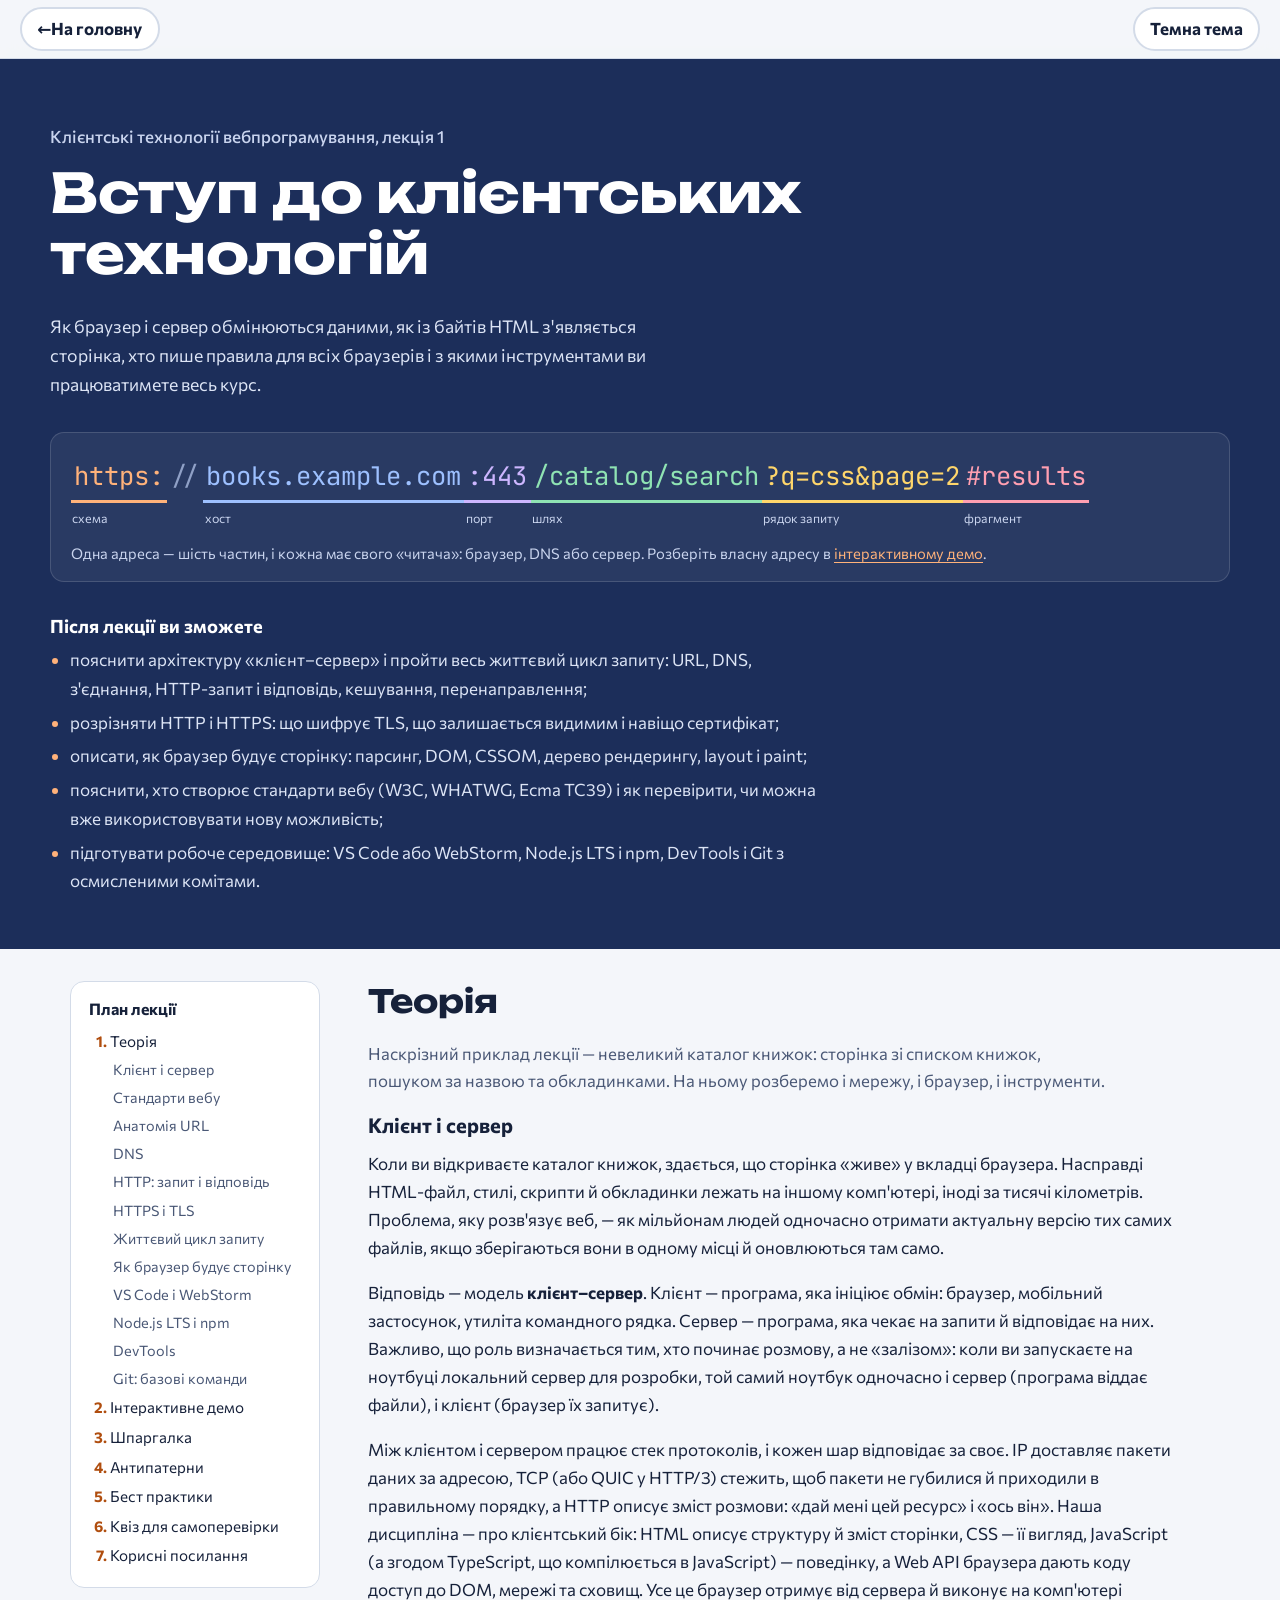
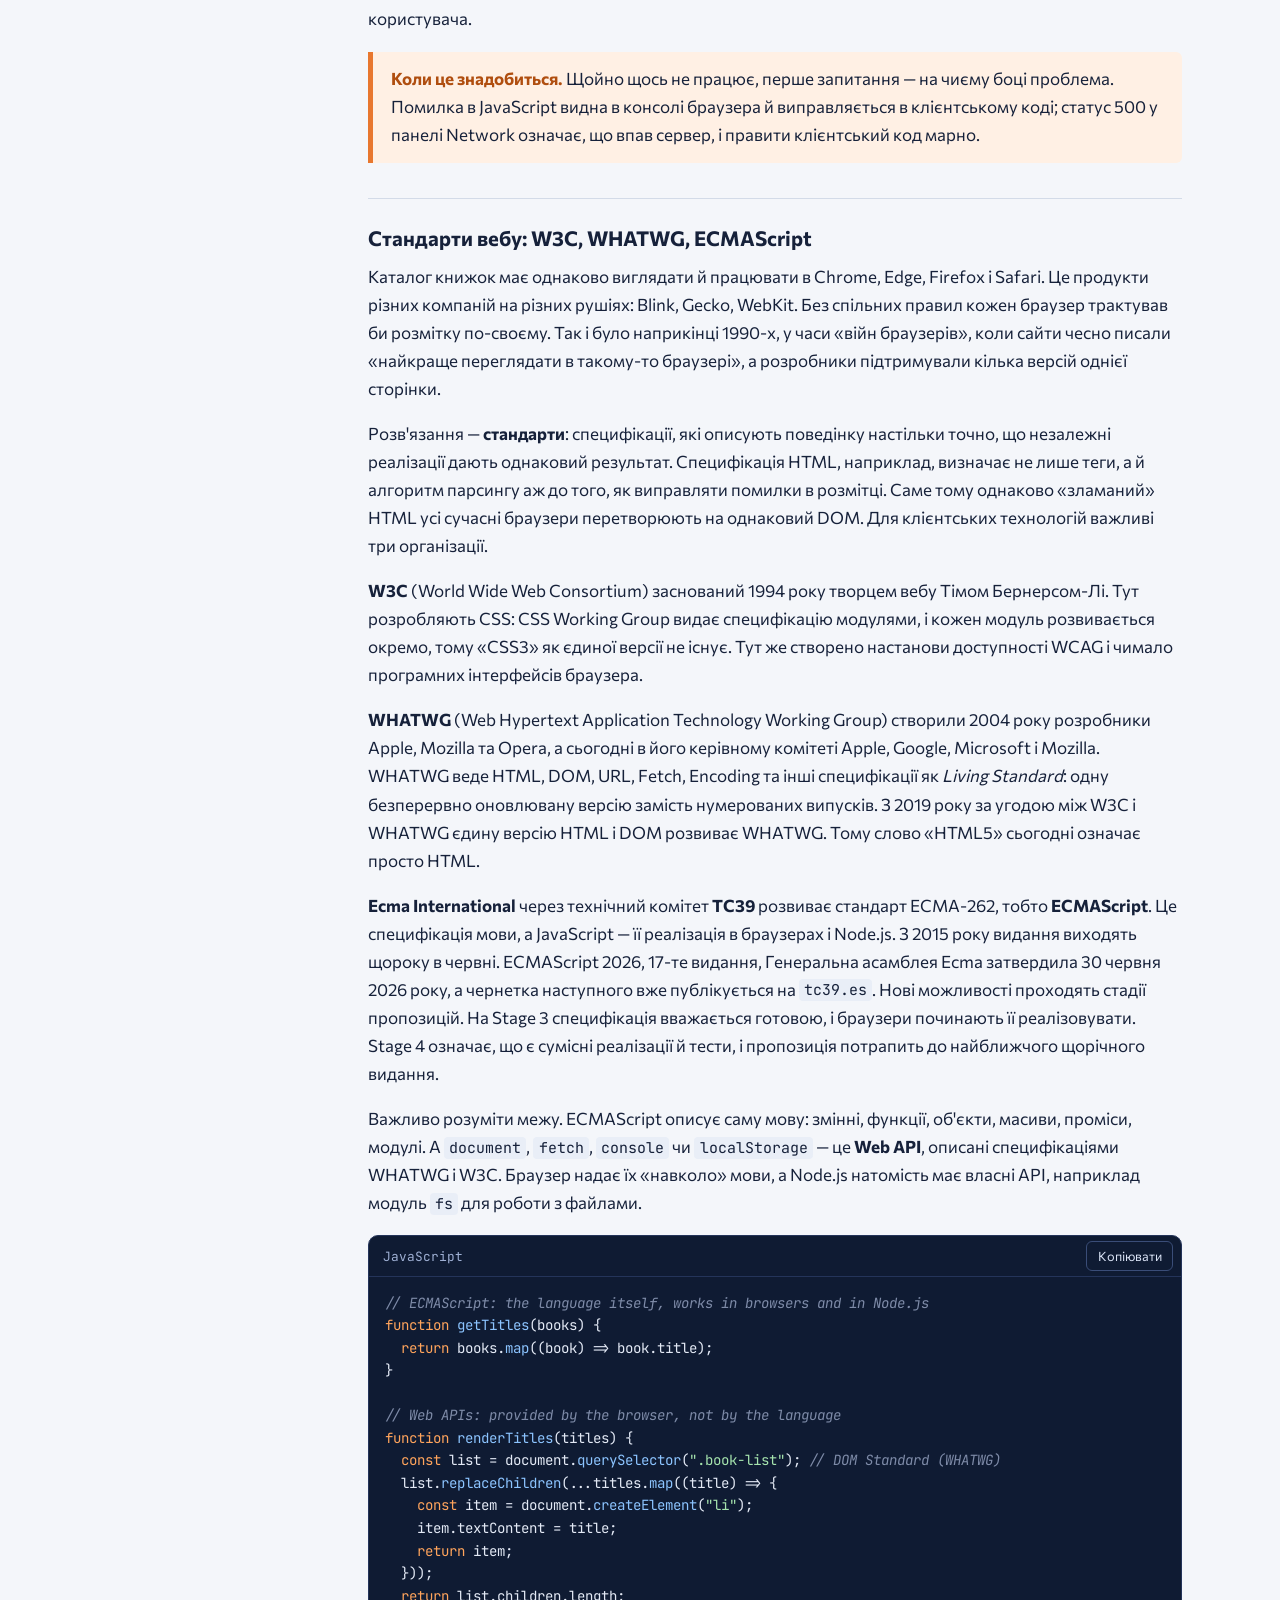
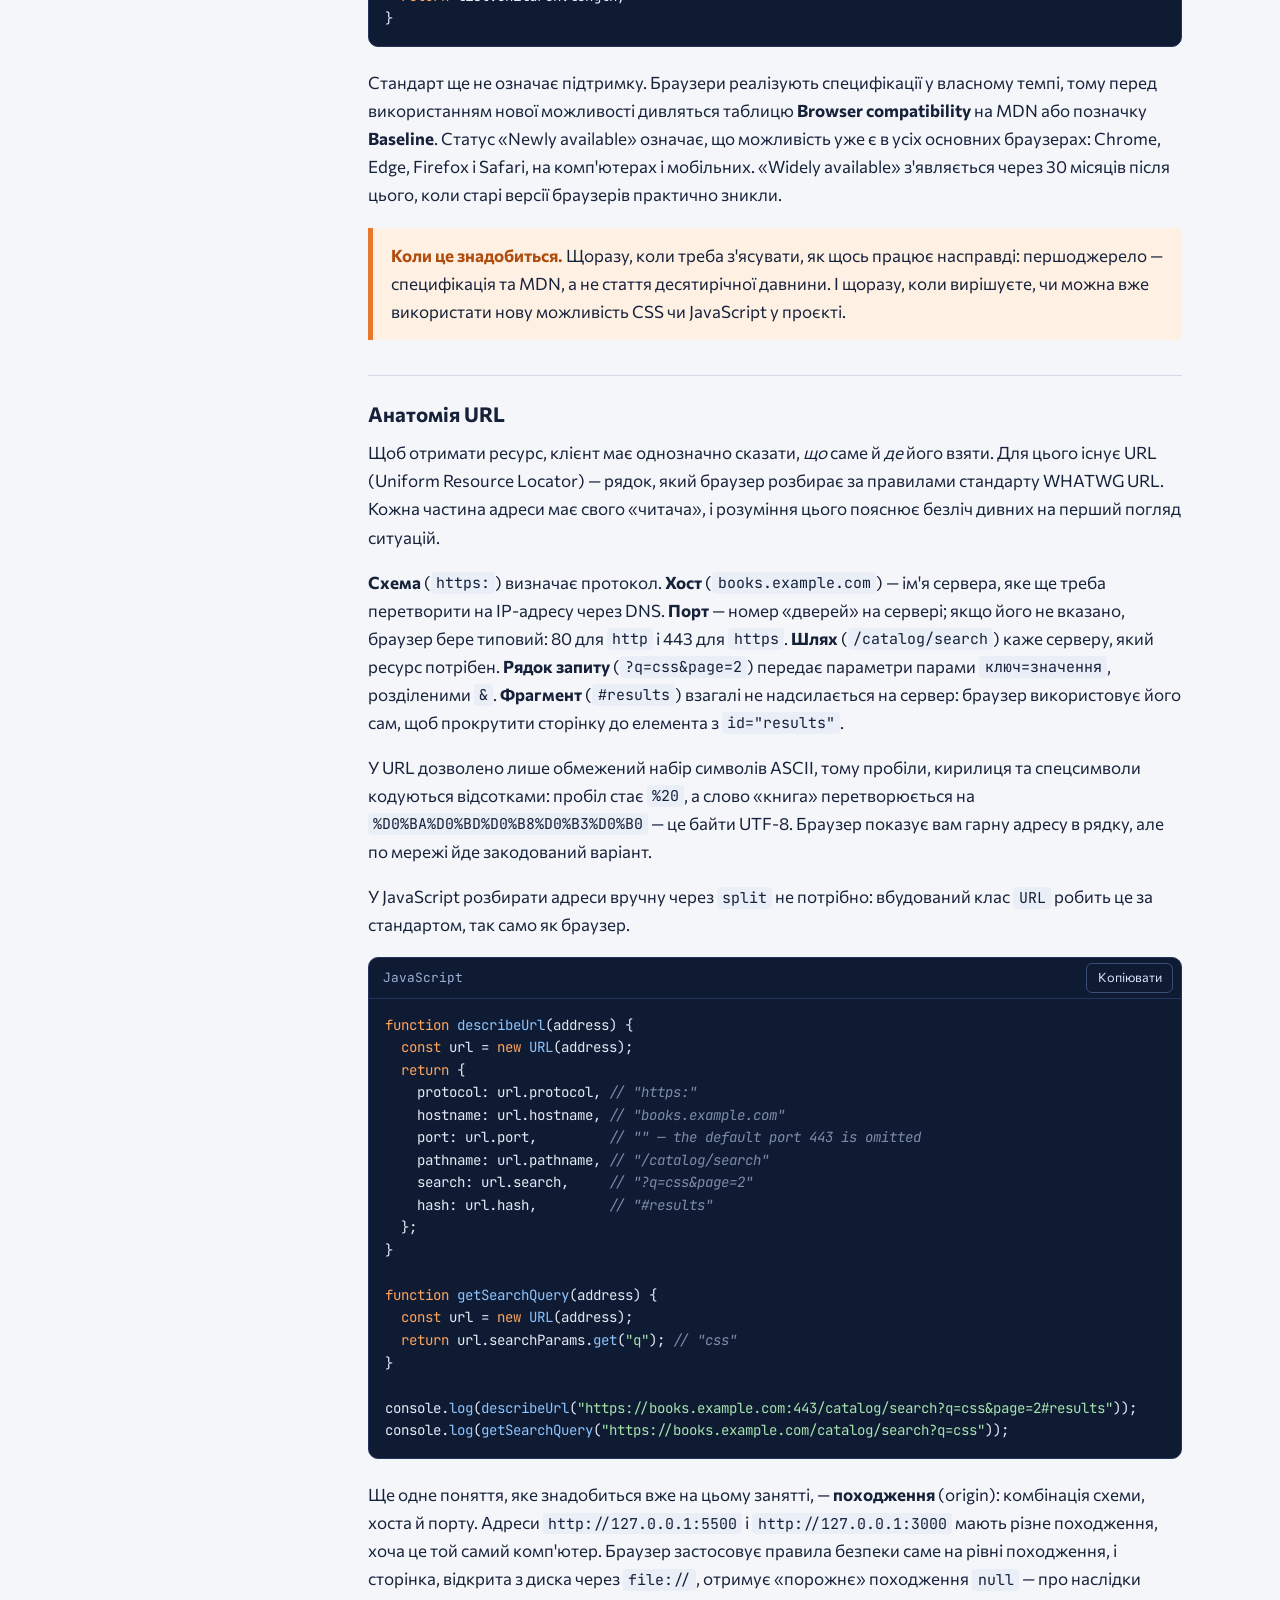
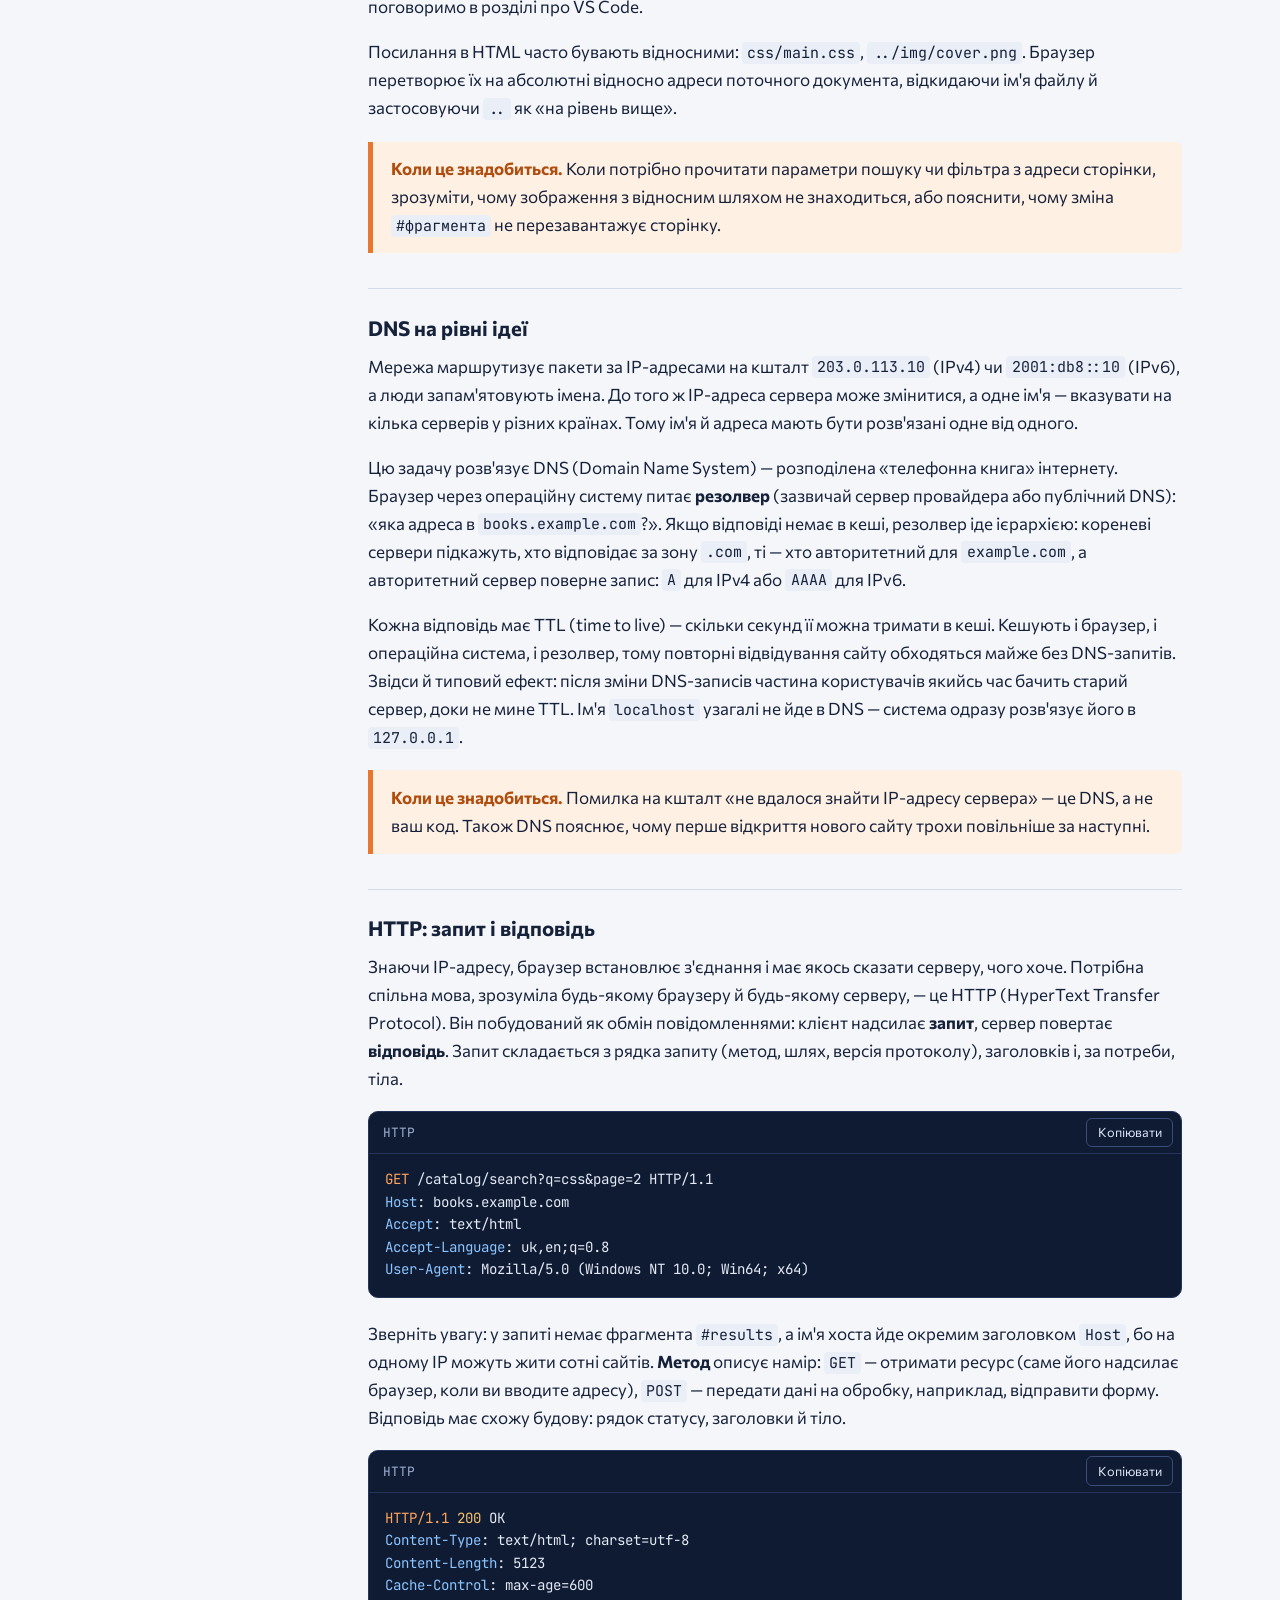
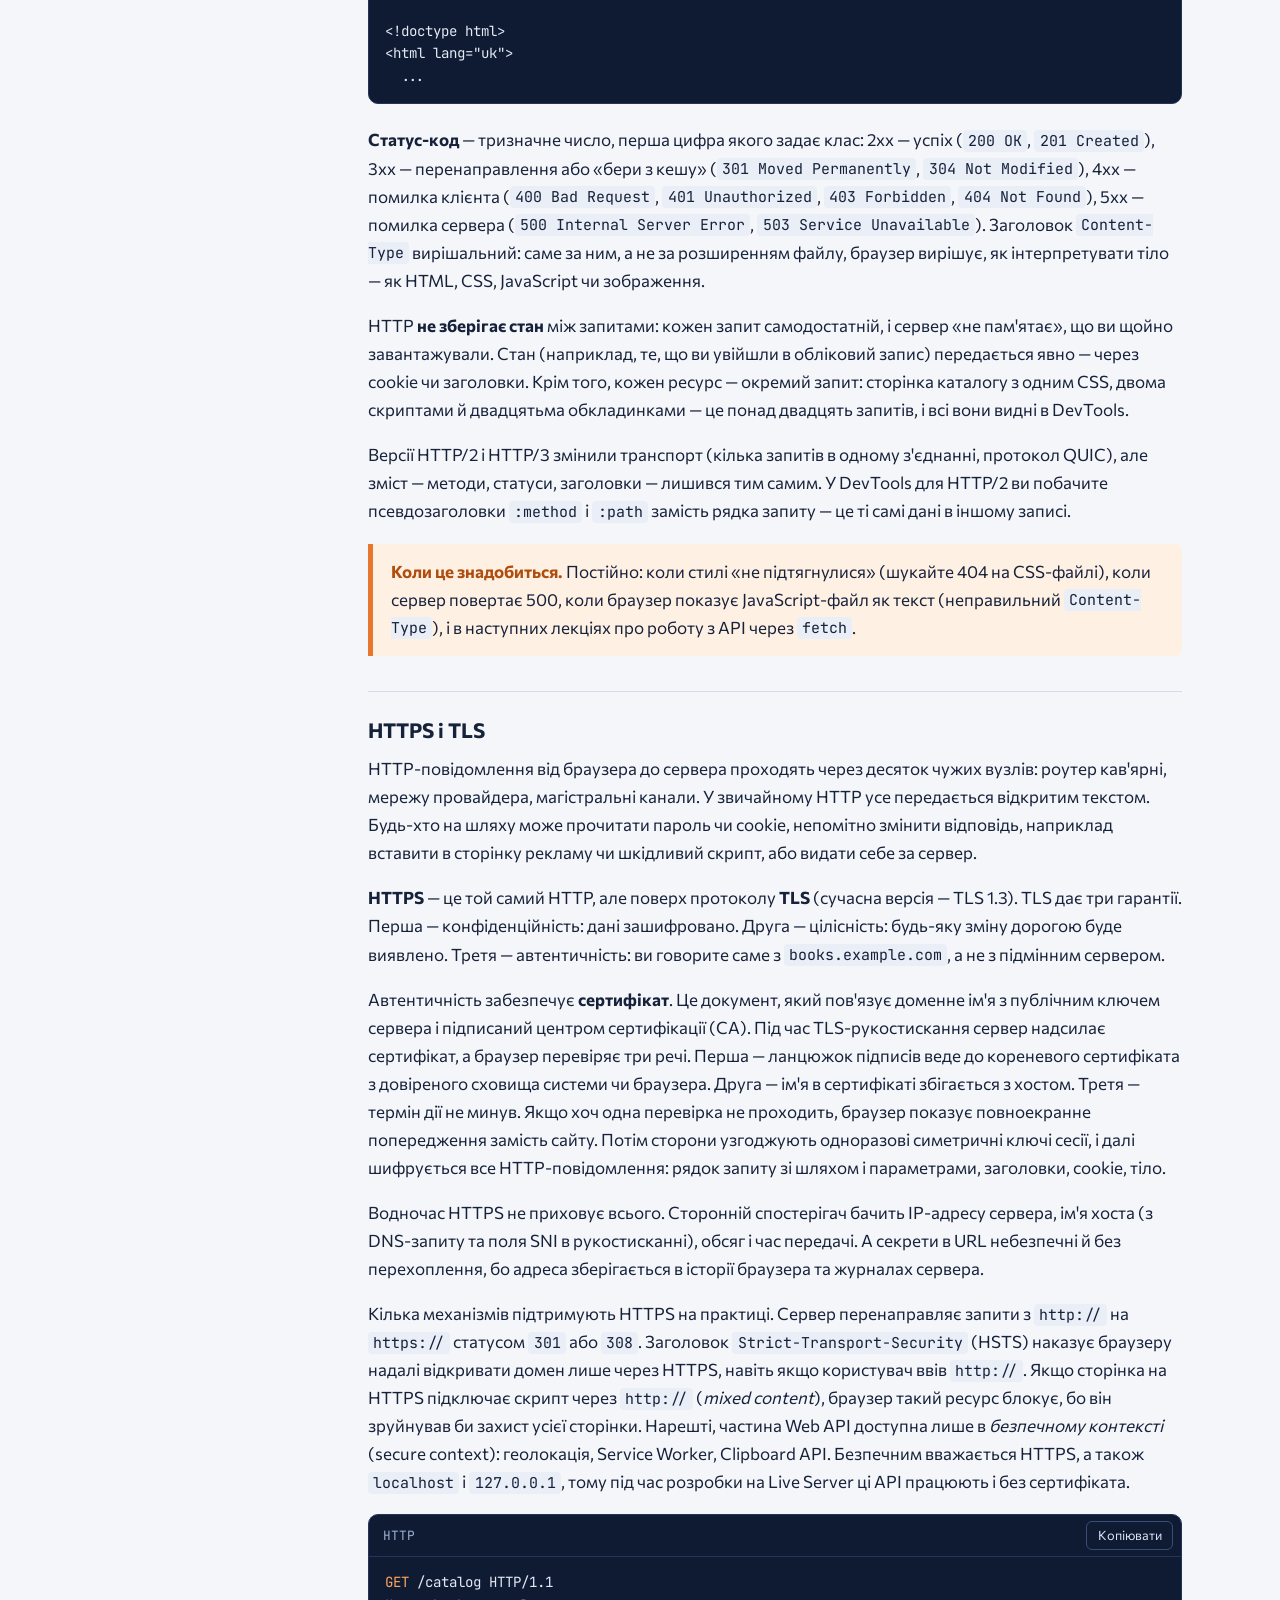
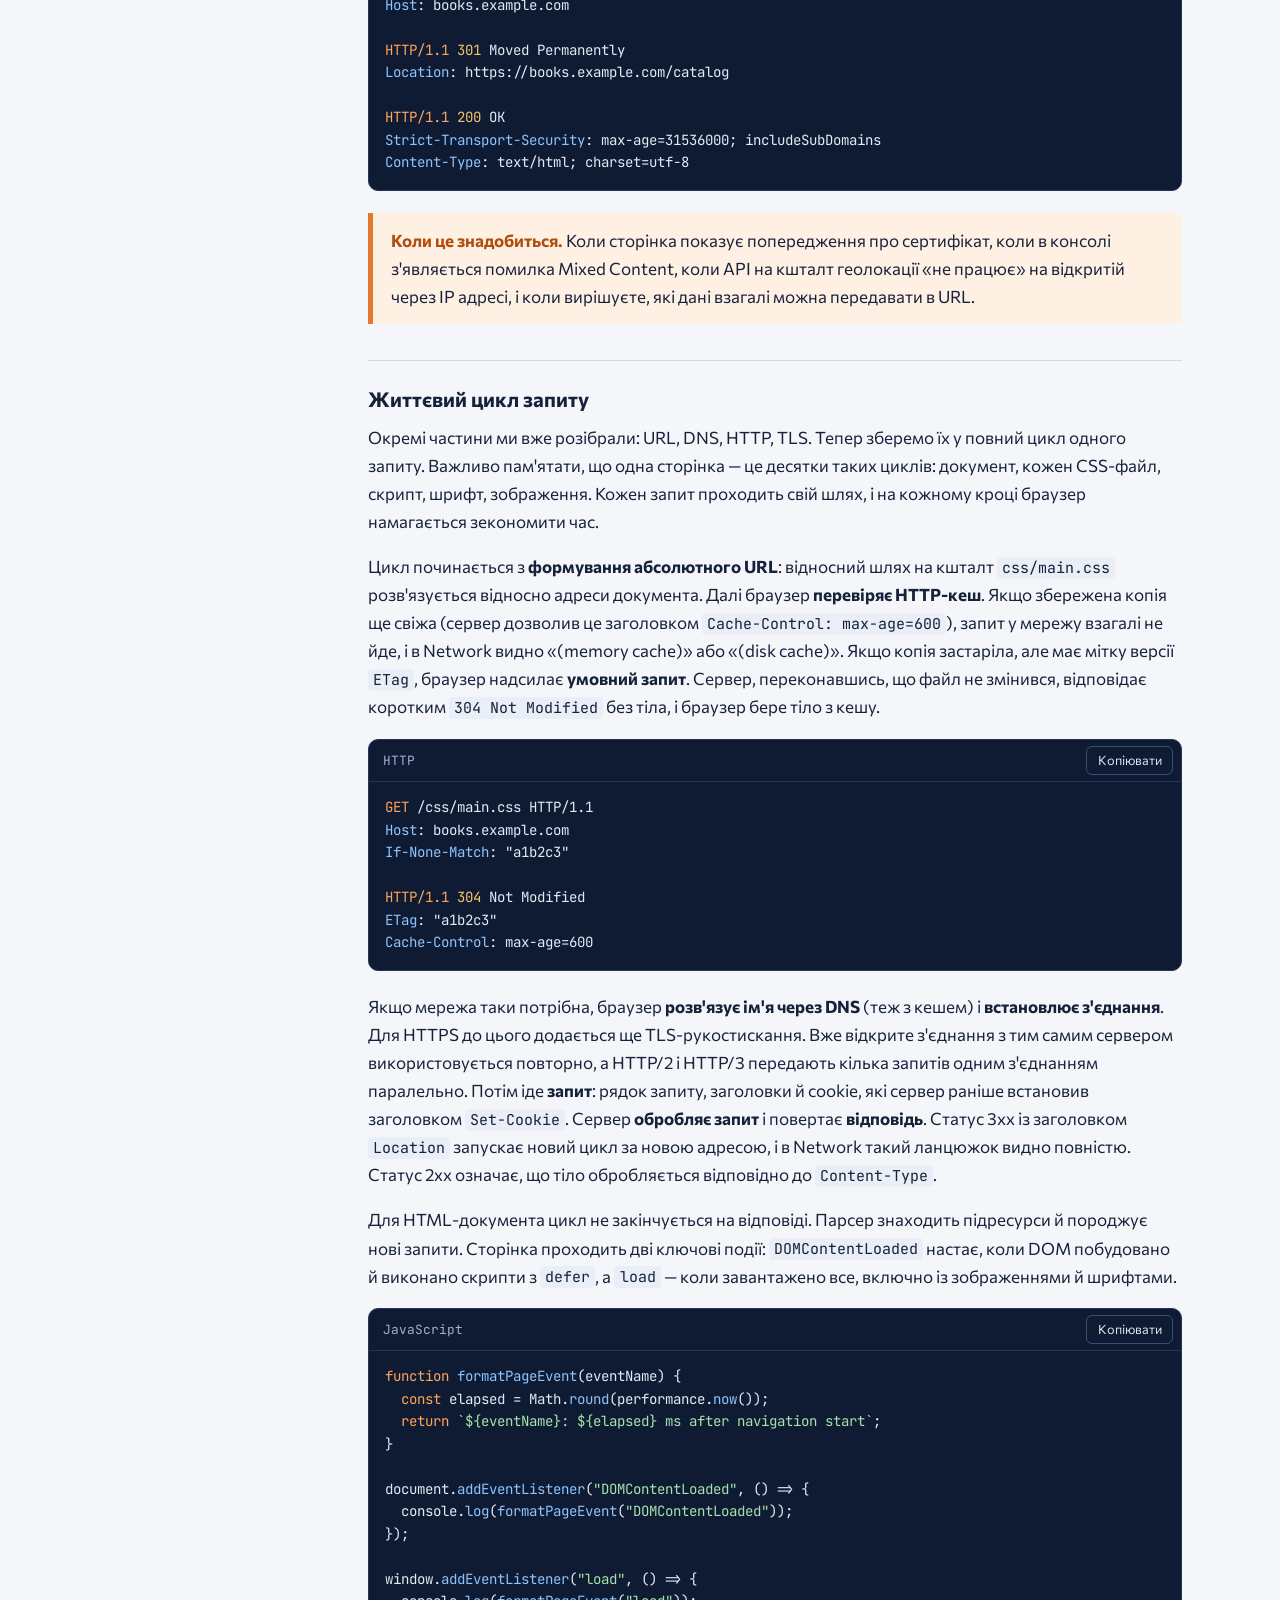
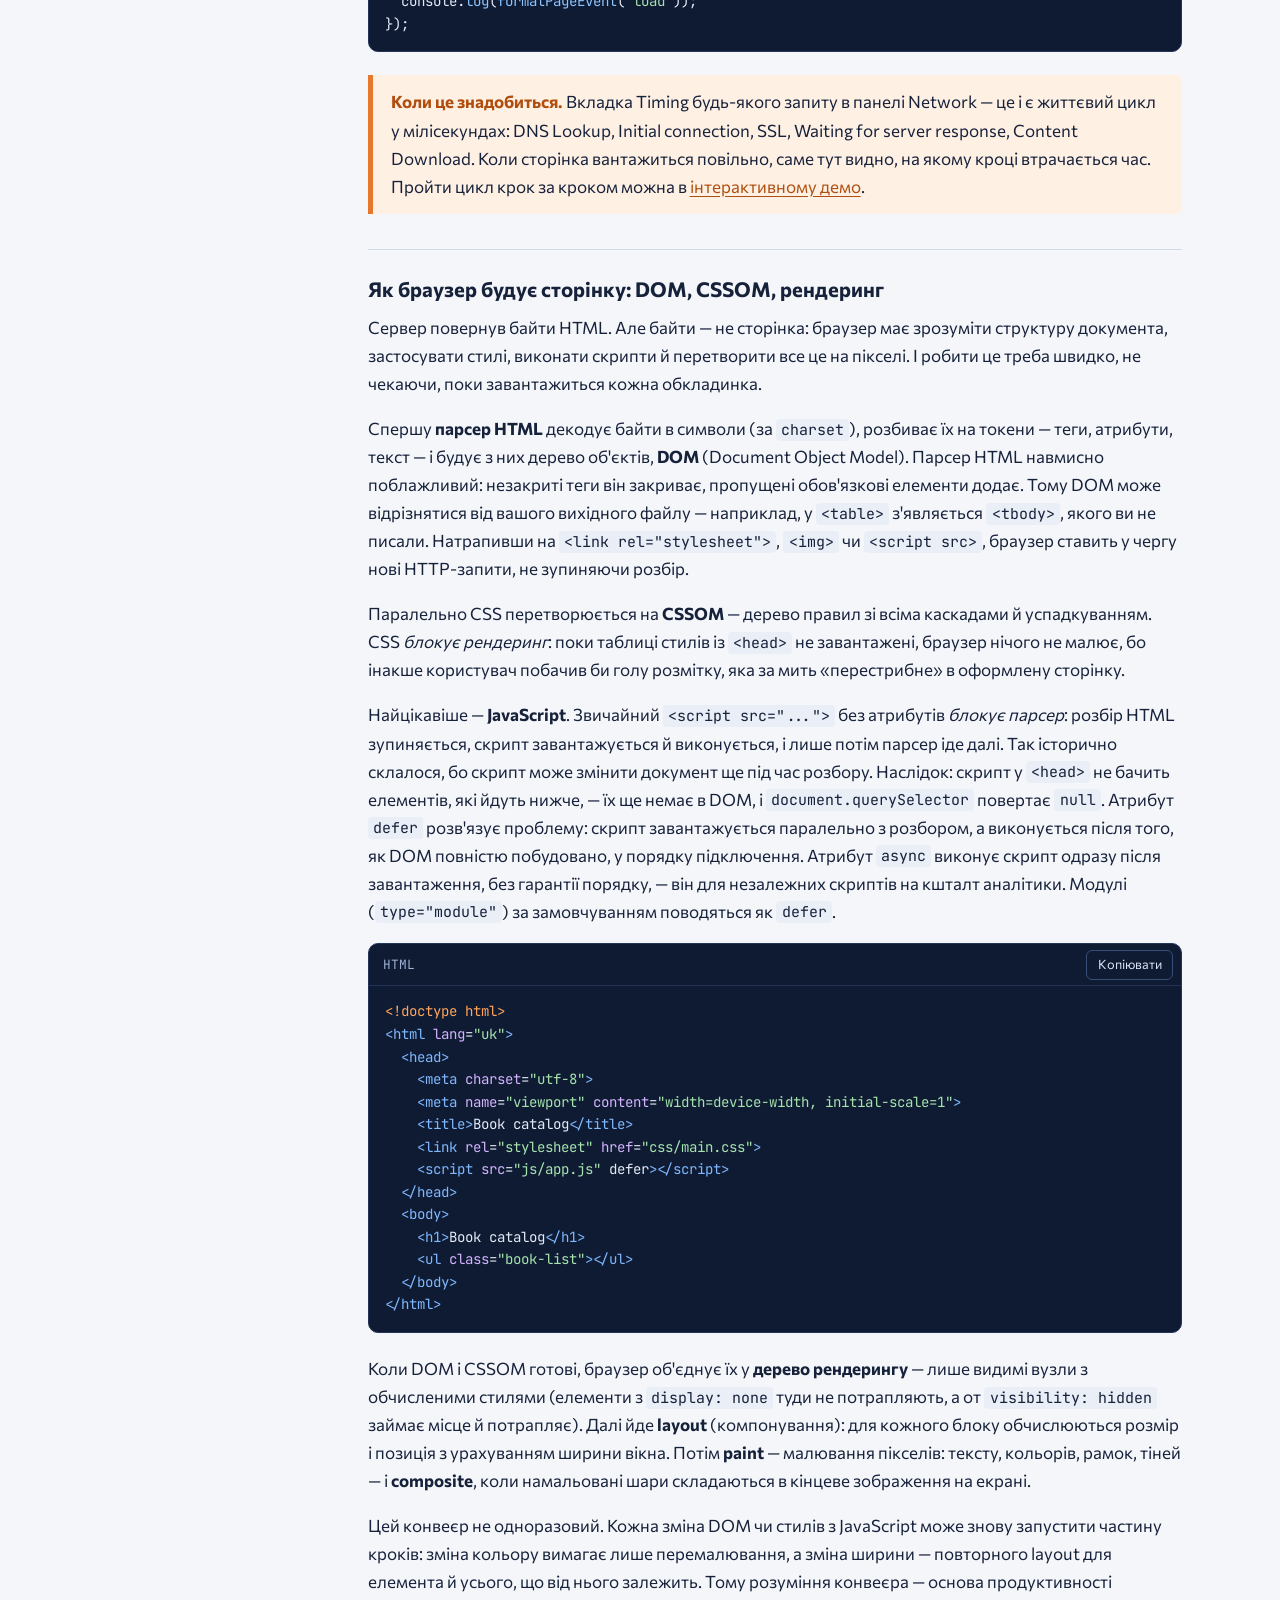
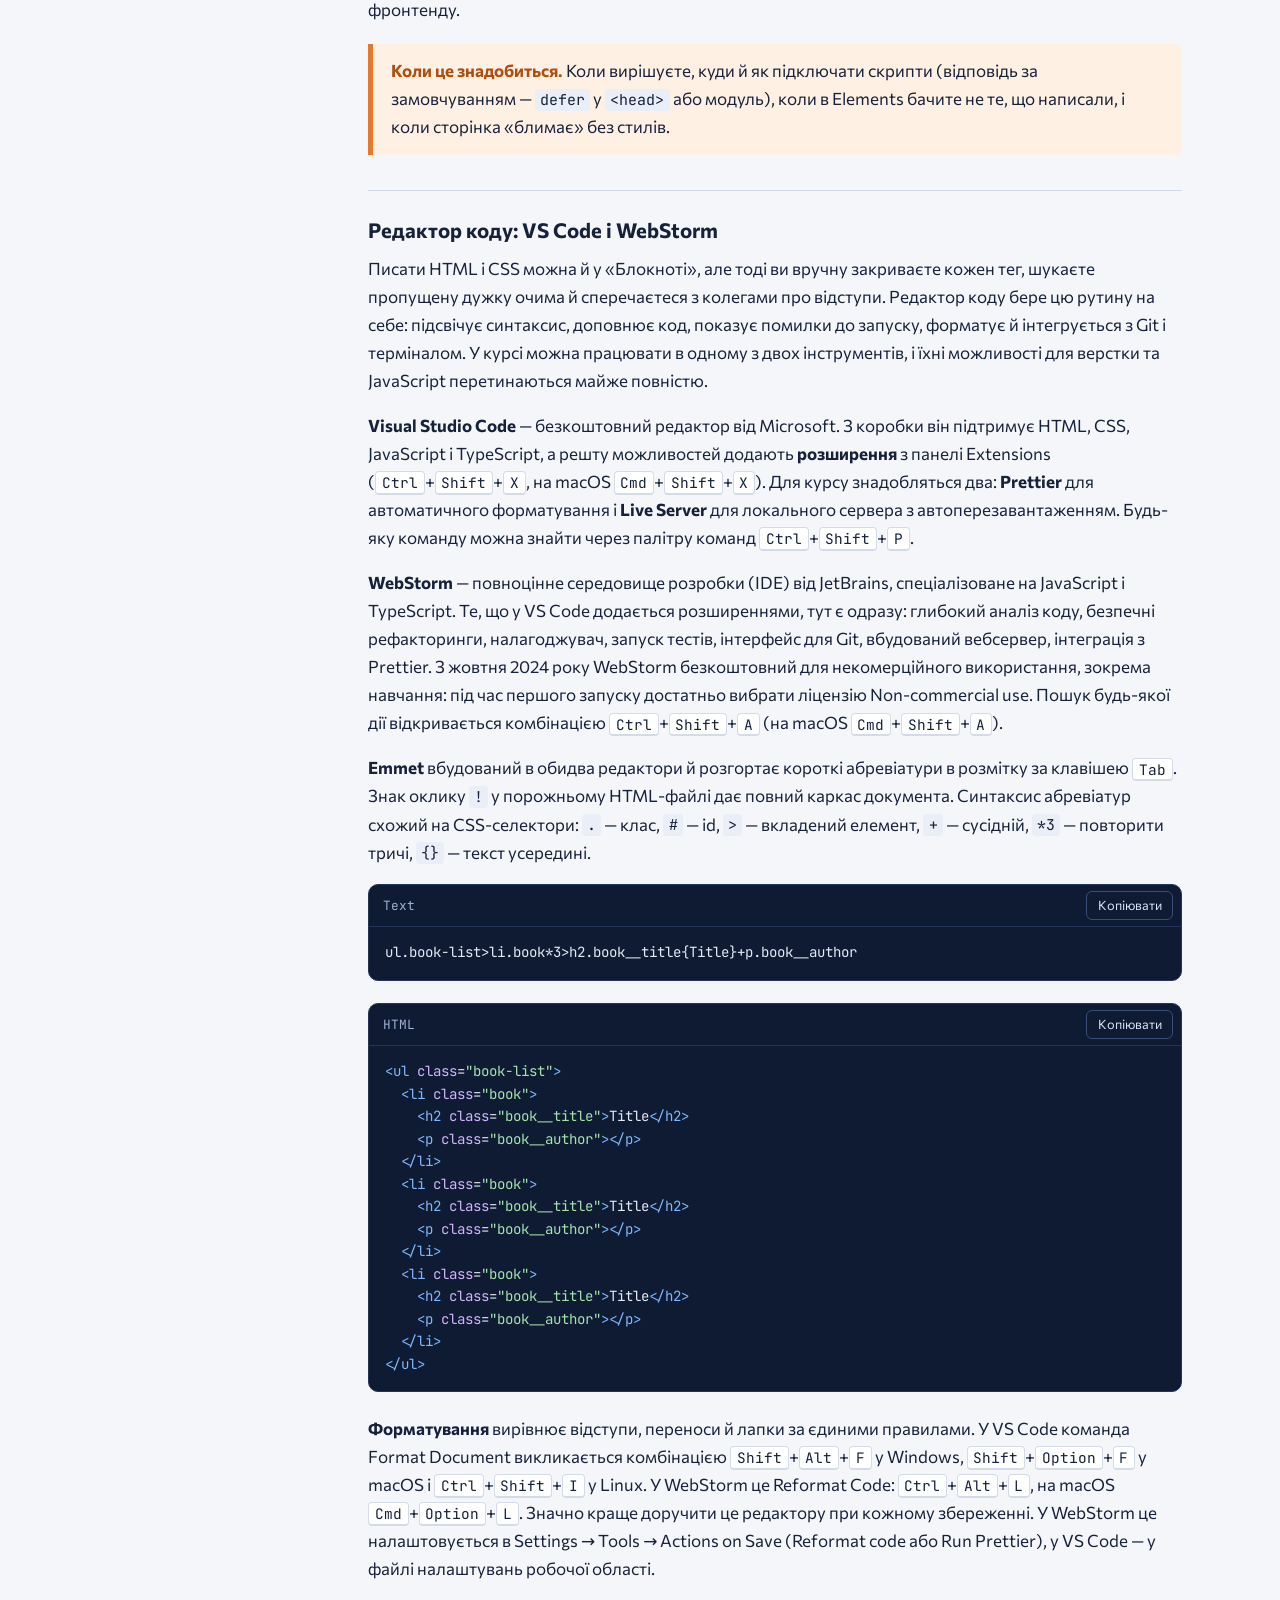
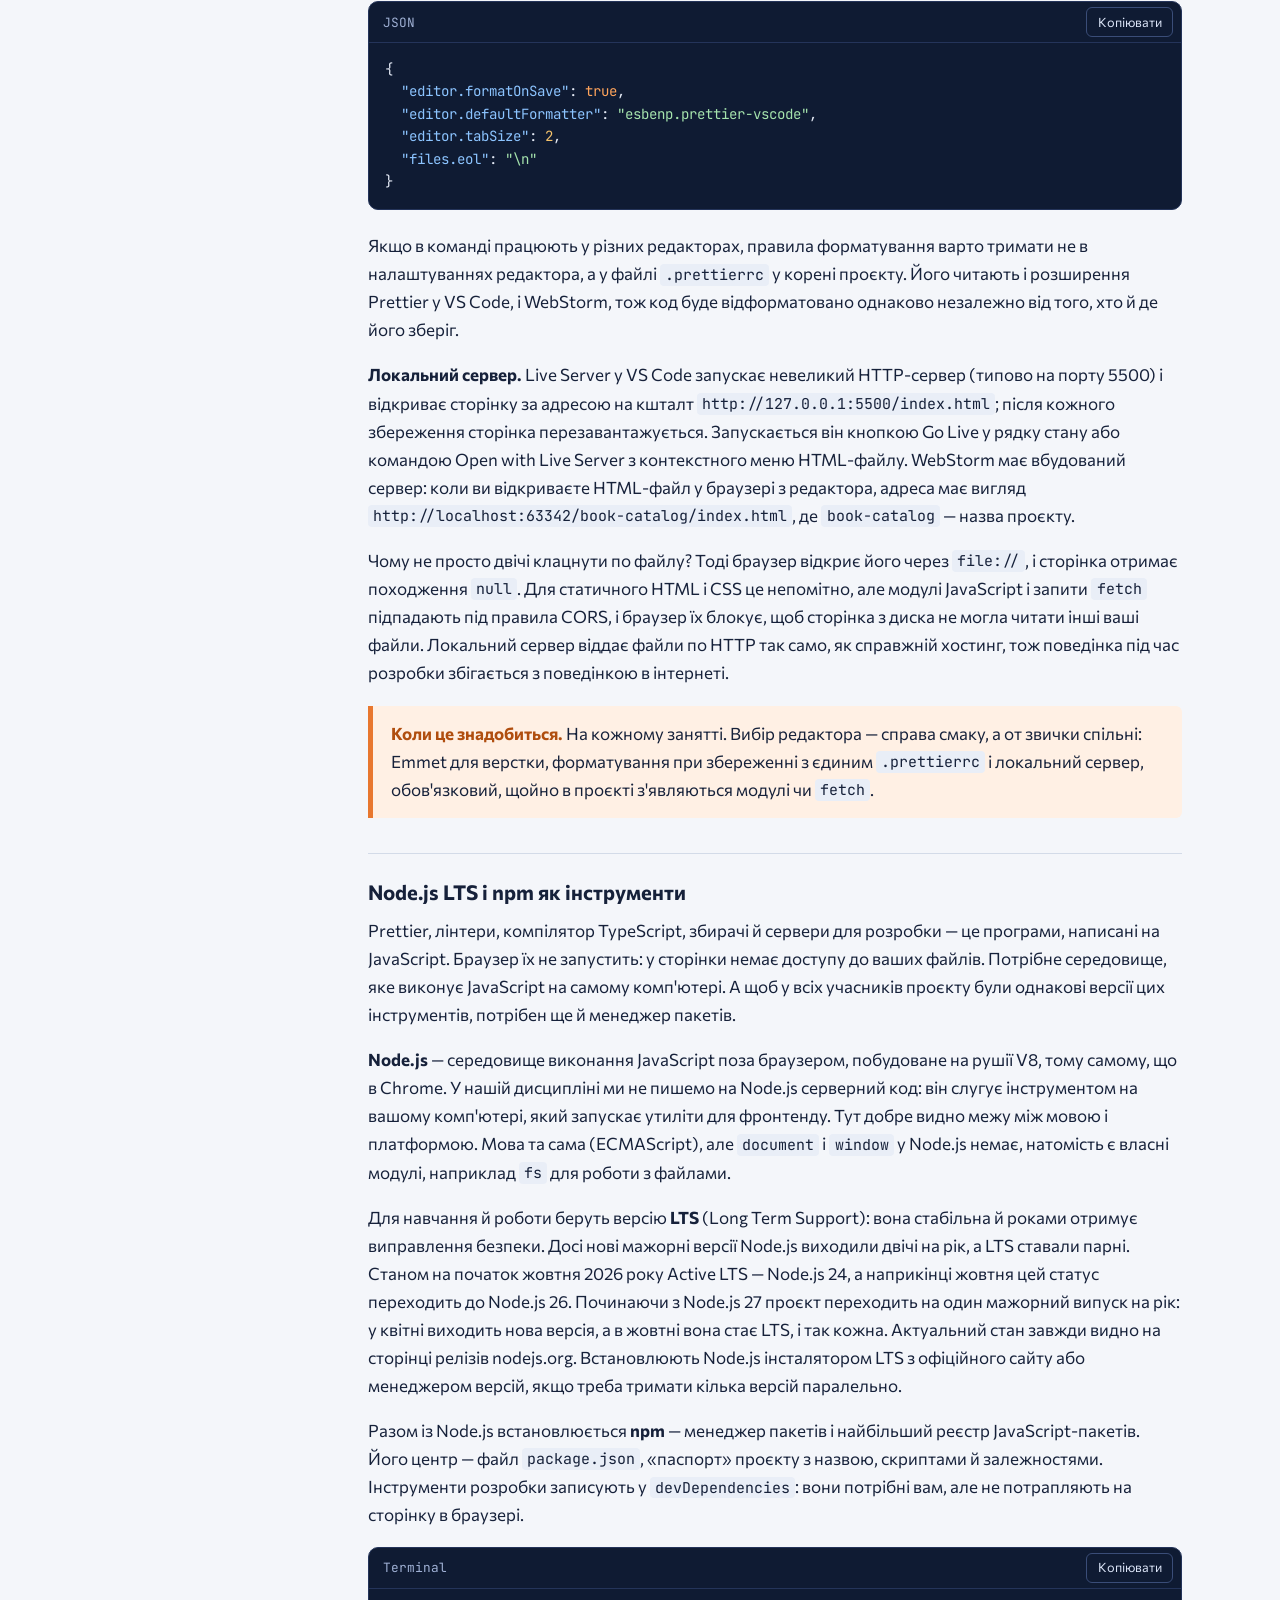
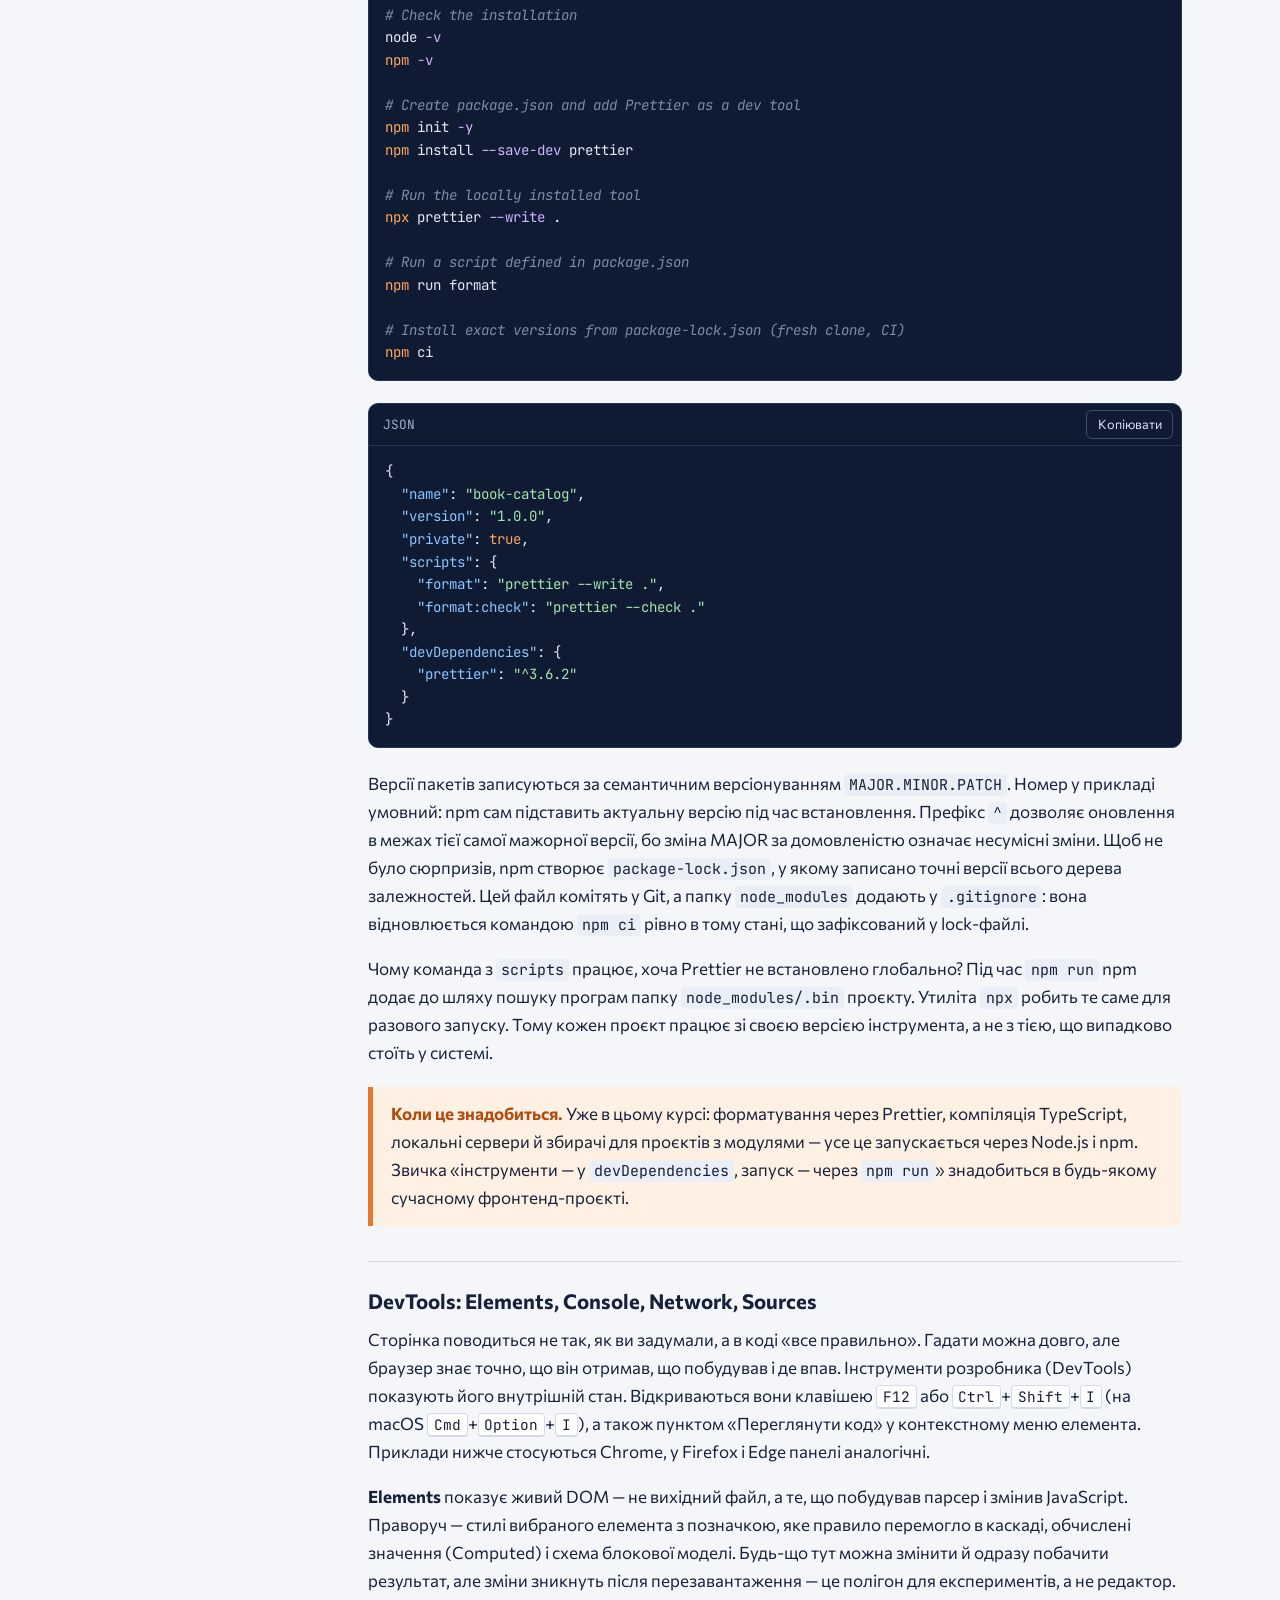
==== commit d0e90346: "topics-06" ====
--- a/topic-01/lecture-01-how-web-works.html
+++ b/topic-01/lecture-01-how-web-works.html
@@ -3,11 +3,18 @@
 <head>
 <meta charset="utf-8">
 <meta name="viewport" content="width=device-width, initial-scale=1, viewport-fit=cover">
+<script>
+try {
+  var savedTheme = localStorage.getItem("ctw-theme");
+  if (savedTheme === "dark" || savedTheme === "light") document.documentElement.setAttribute("data-theme", savedTheme);
+} catch (error) {}
+</script>
 <title>Лекція 1. Вступ до клієнтських технологій</title>
-<meta name="description" content="Клієнтські технології вебпрограмування. Лекція 1: клієнт–сервер, HTTP/HTTPS, життєвий цикл запиту, побудова сторінки, стандарти W3C/WHATWG/ECMAScript, VS Code і WebStorm, Node.js LTS і npm, DevTools, Git.">
+<meta name="description" content="Клієнтські технології вебпрограмування.">
 <link rel="preconnect" href="https://fonts.googleapis.com">
 <link rel="preconnect" href="https://fonts.gstatic.com" crossorigin>
 <link rel="stylesheet" href="https://fonts.googleapis.com/css2?family=Commissioner:wght@400;500;600;700&family=Unbounded:wght@500;700&family=JetBrains+Mono:wght@400;600&display=swap">
+<link rel="stylesheet" href="../styles/course.css">
 <style>
 /* ---------- Tokens ---------- */
 :root {
@@ -657,10 +664,14 @@
 </head>
 <body>
 <a class="skip-link" href="#content">Перейти до змісту лекції</a>
+<div class="course-bar">
+  <a class="course-bar__home" href="../index.html">На головну</a>
+  <button type="button" class="course-bar__theme" id="theme-toggle" aria-pressed="false">Темна тема</button>
+</div>
 
 <header class="hero">
   <div class="hero-inner">
-    <p class="hero-course">Клієнтські технології вебпрограмування, лекція 1, денна форма навчання</p>
+    <p class="hero-course">Клієнтські технології вебпрограмування, лекція 1</p>
     <h1>Вступ до клієнтських технологій</h1>
     <p class="hero-lead">Як браузер і сервер обмінюються даними, як із байтів HTML з'являється сторінка, хто пише правила для всіх браузерів і з якими інструментами ви працюватимете весь курс.</p>
 
@@ -1630,7 +1641,8 @@
 </div>
 
 <footer>
-  Клієнтські технології вебпрограмування. Лекція 1: вступ до клієнтських технологій.
+  <p>Клієнтські технології вебпрограмування. Лекція 1: вступ до клієнтських технологій.</p>
+  <p><a href="../index.html">На головну</a></p>
 </footer>
 
 <script>
@@ -2292,5 +2304,6 @@
 initPrint();
 initQuiz();
 </script>
+<script src="../styles/course-theme.js"></script>
 </body>
 </html>
--- a/styles/course.css
+++ b/styles/course.css
@@ -0,0 +1,88 @@
+/* Shared lecture chrome: return home and theme control.
+   Lecture-specific layout, demos, and code samples stay in each page. */
+
+.course-bar {
+  --bar-bg: #f4f6fa;
+  --bar-ink: #16213a;
+  --bar-line: #d3dbe8;
+  --bar-surface: #ffffff;
+  --bar-focus: #e8772e;
+  position: sticky;
+  top: 0;
+  z-index: 30;
+  display: flex;
+  justify-content: space-between;
+  align-items: center;
+  gap: 0.6rem;
+  flex-wrap: wrap;
+  min-height: 3.25rem;
+  padding: 0.45rem 1.25rem;
+  padding-top: calc(env(safe-area-inset-top, 0px) + 0.45rem);
+  background: color-mix(in srgb, var(--bar-bg) 88%, transparent);
+  backdrop-filter: blur(12px);
+  border-bottom: 1px solid var(--bar-line);
+  font-family: Commissioner, "Segoe UI", system-ui, sans-serif;
+}
+
+@media (prefers-color-scheme: dark) {
+  :root:not([data-theme="light"]) .course-bar {
+    --bar-bg: #0d1526;
+    --bar-ink: #e7ecf5;
+    --bar-line: #2b3a5c;
+    --bar-surface: #141f36;
+    --bar-focus: #ffae6b;
+  }
+}
+
+:root[data-theme="dark"] .course-bar {
+  --bar-bg: #0d1526;
+  --bar-ink: #e7ecf5;
+  --bar-line: #2b3a5c;
+  --bar-surface: #141f36;
+  --bar-focus: #ffae6b;
+}
+
+.course-bar__home,
+.course-bar__theme {
+  display: inline-flex;
+  align-items: center;
+  justify-content: center;
+  min-height: 44px;
+  padding: 0.35rem 0.95rem;
+  border-radius: 999px;
+  border: 2px solid var(--bar-line);
+  background: var(--bar-surface);
+  color: var(--bar-ink);
+  font: inherit;
+  font-weight: 700;
+  text-decoration: none;
+  cursor: pointer;
+}
+
+.course-bar__home::before {
+  content: "← ";
+}
+
+.course-bar__home:hover,
+.course-bar__theme:hover {
+  border-color: var(--bar-ink);
+}
+
+.course-bar :focus-visible {
+  outline: 3px solid var(--bar-focus);
+  outline-offset: 3px;
+}
+
+html:has(.course-bar) {
+  scroll-padding-top: calc(env(safe-area-inset-top, 0px) + 4.5rem);
+}
+
+html:has(.course-bar) .toc {
+  top: calc(env(safe-area-inset-top, 0px) + 4.5rem);
+}
+
+@media print {
+  .course-bar {
+    display: none !important;
+  }
+}
